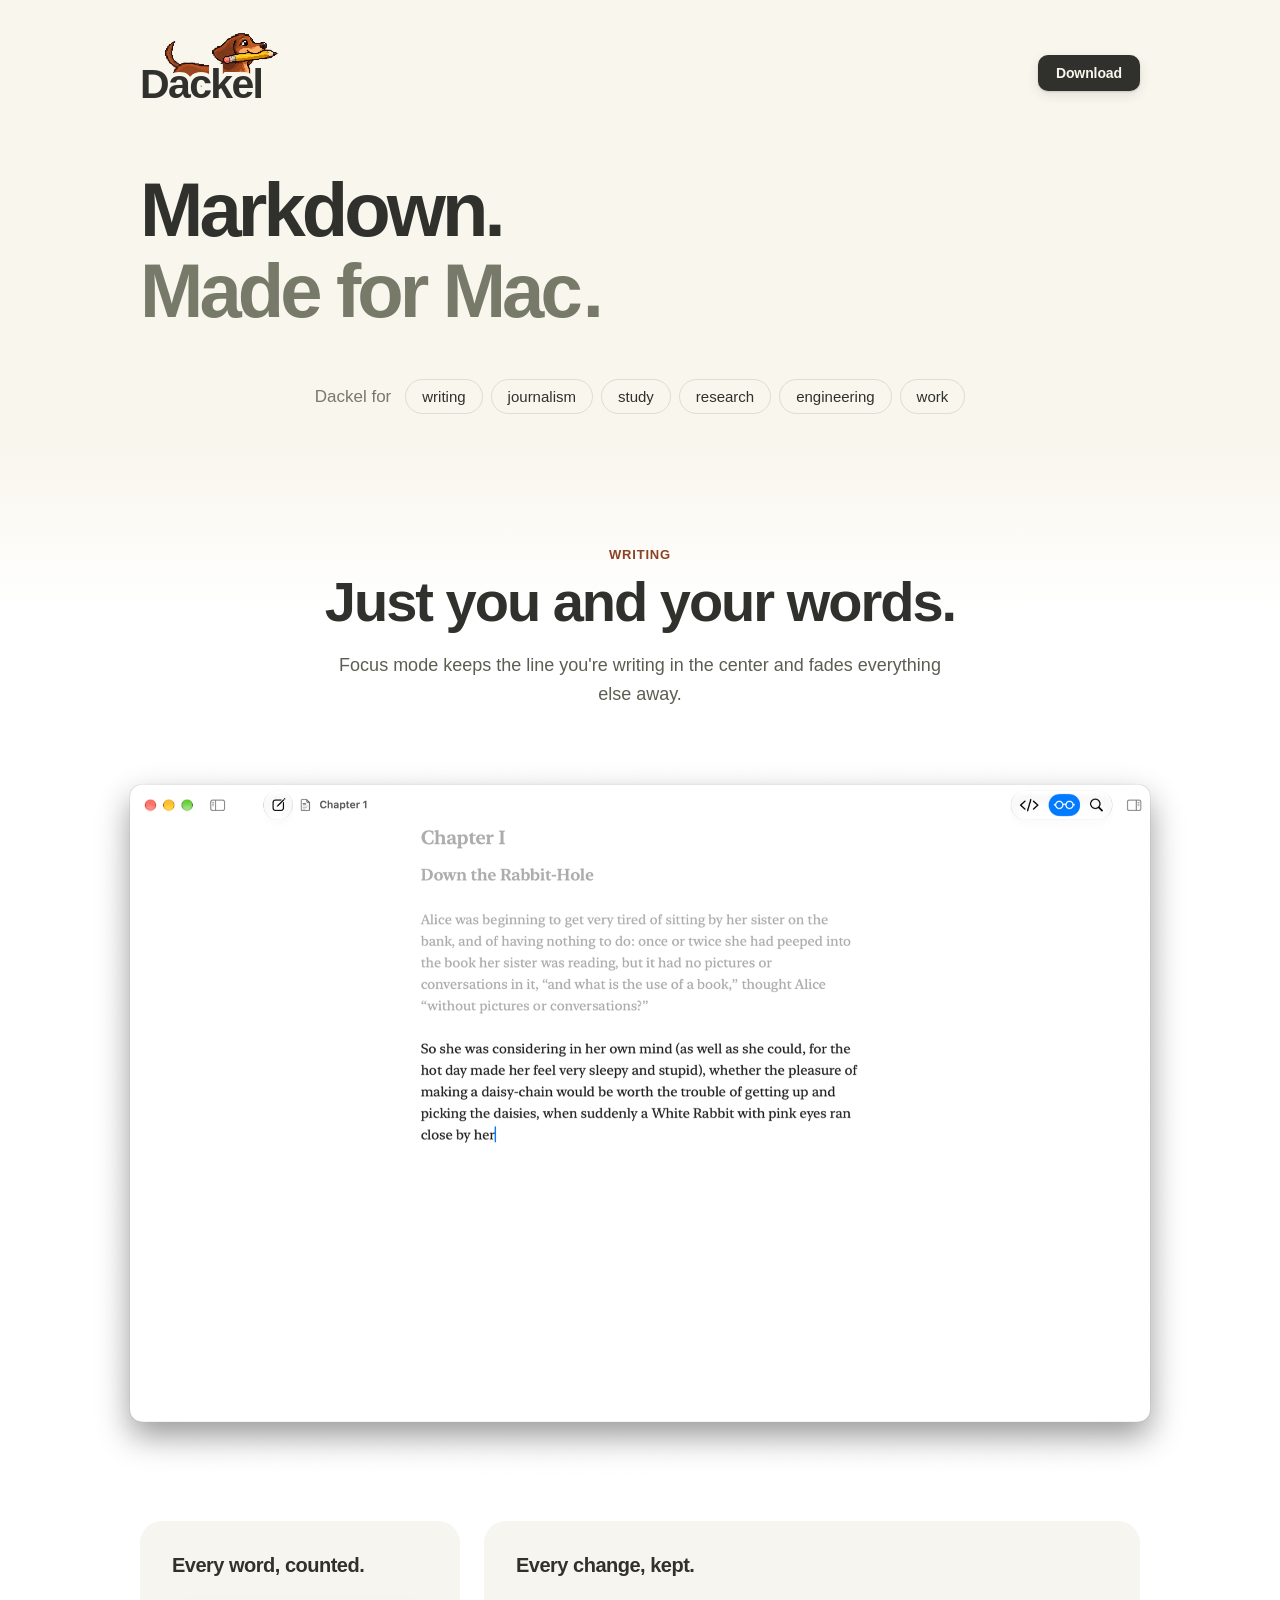
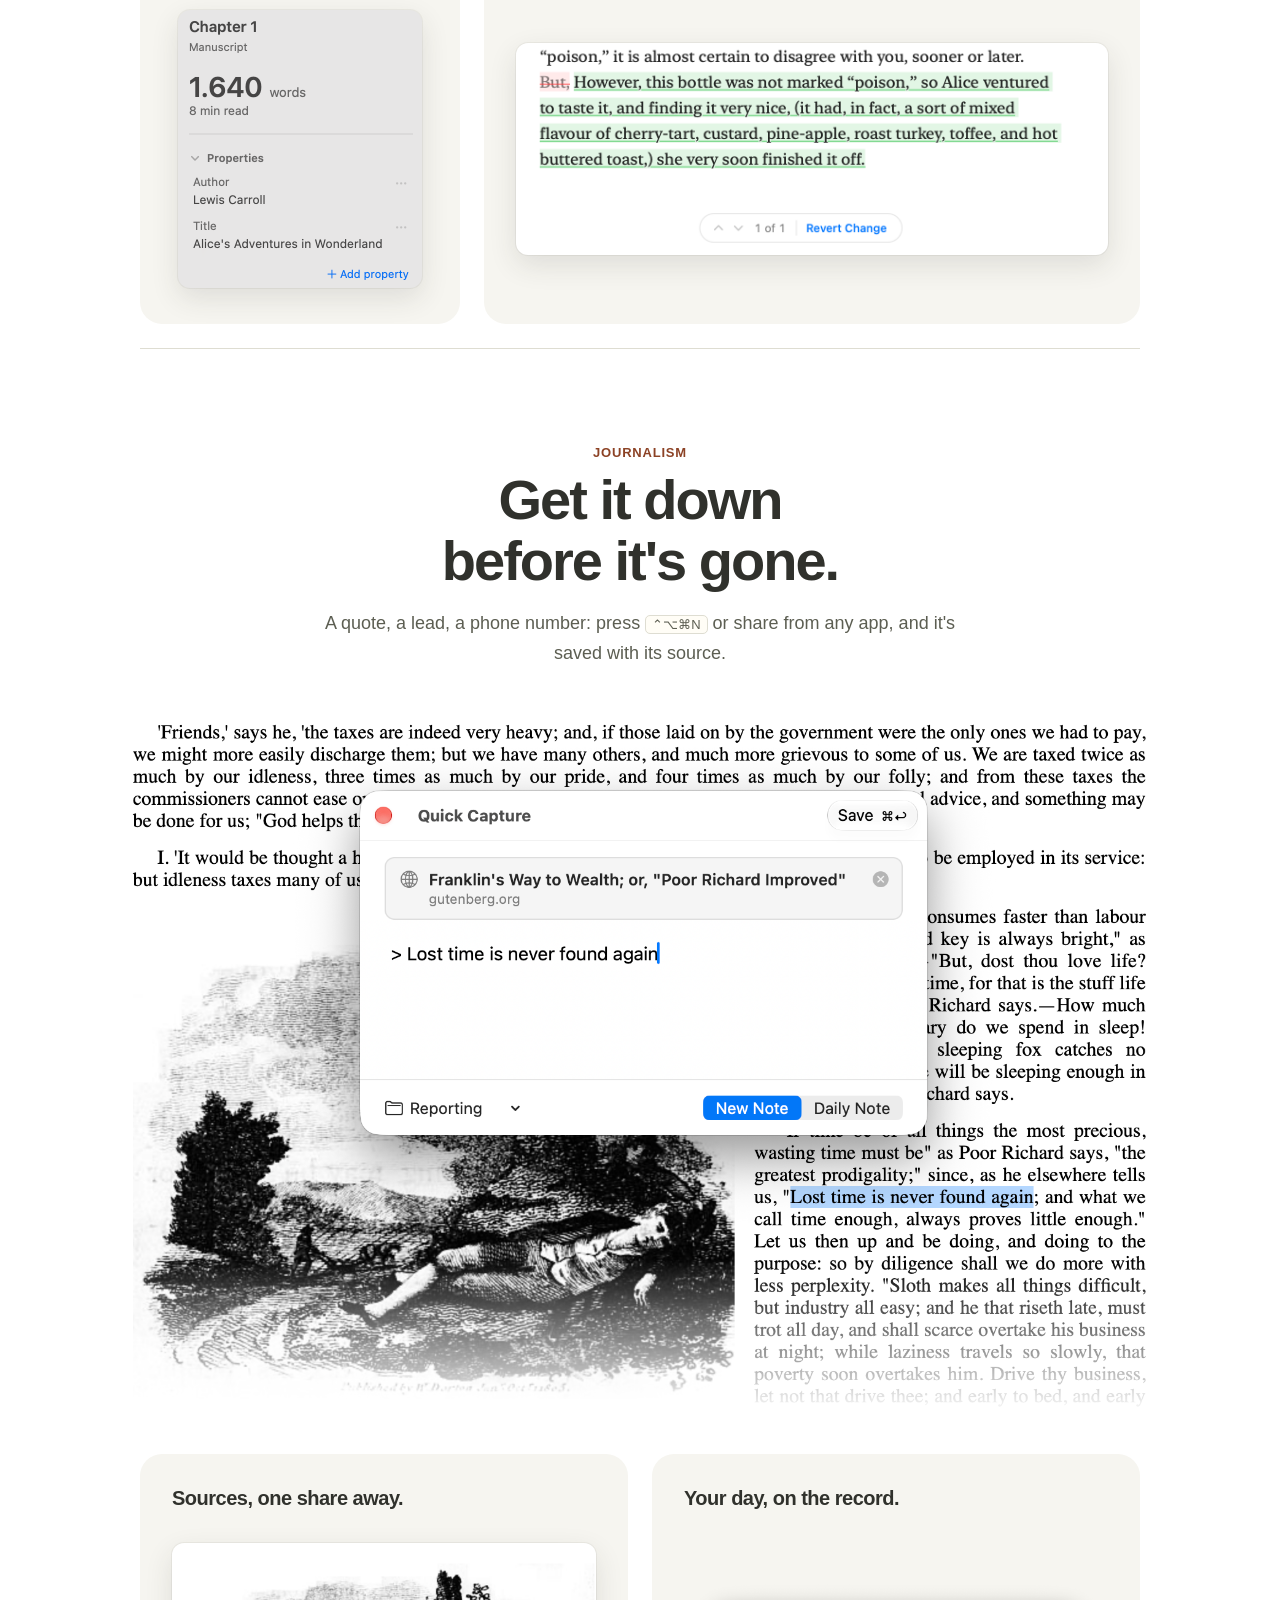
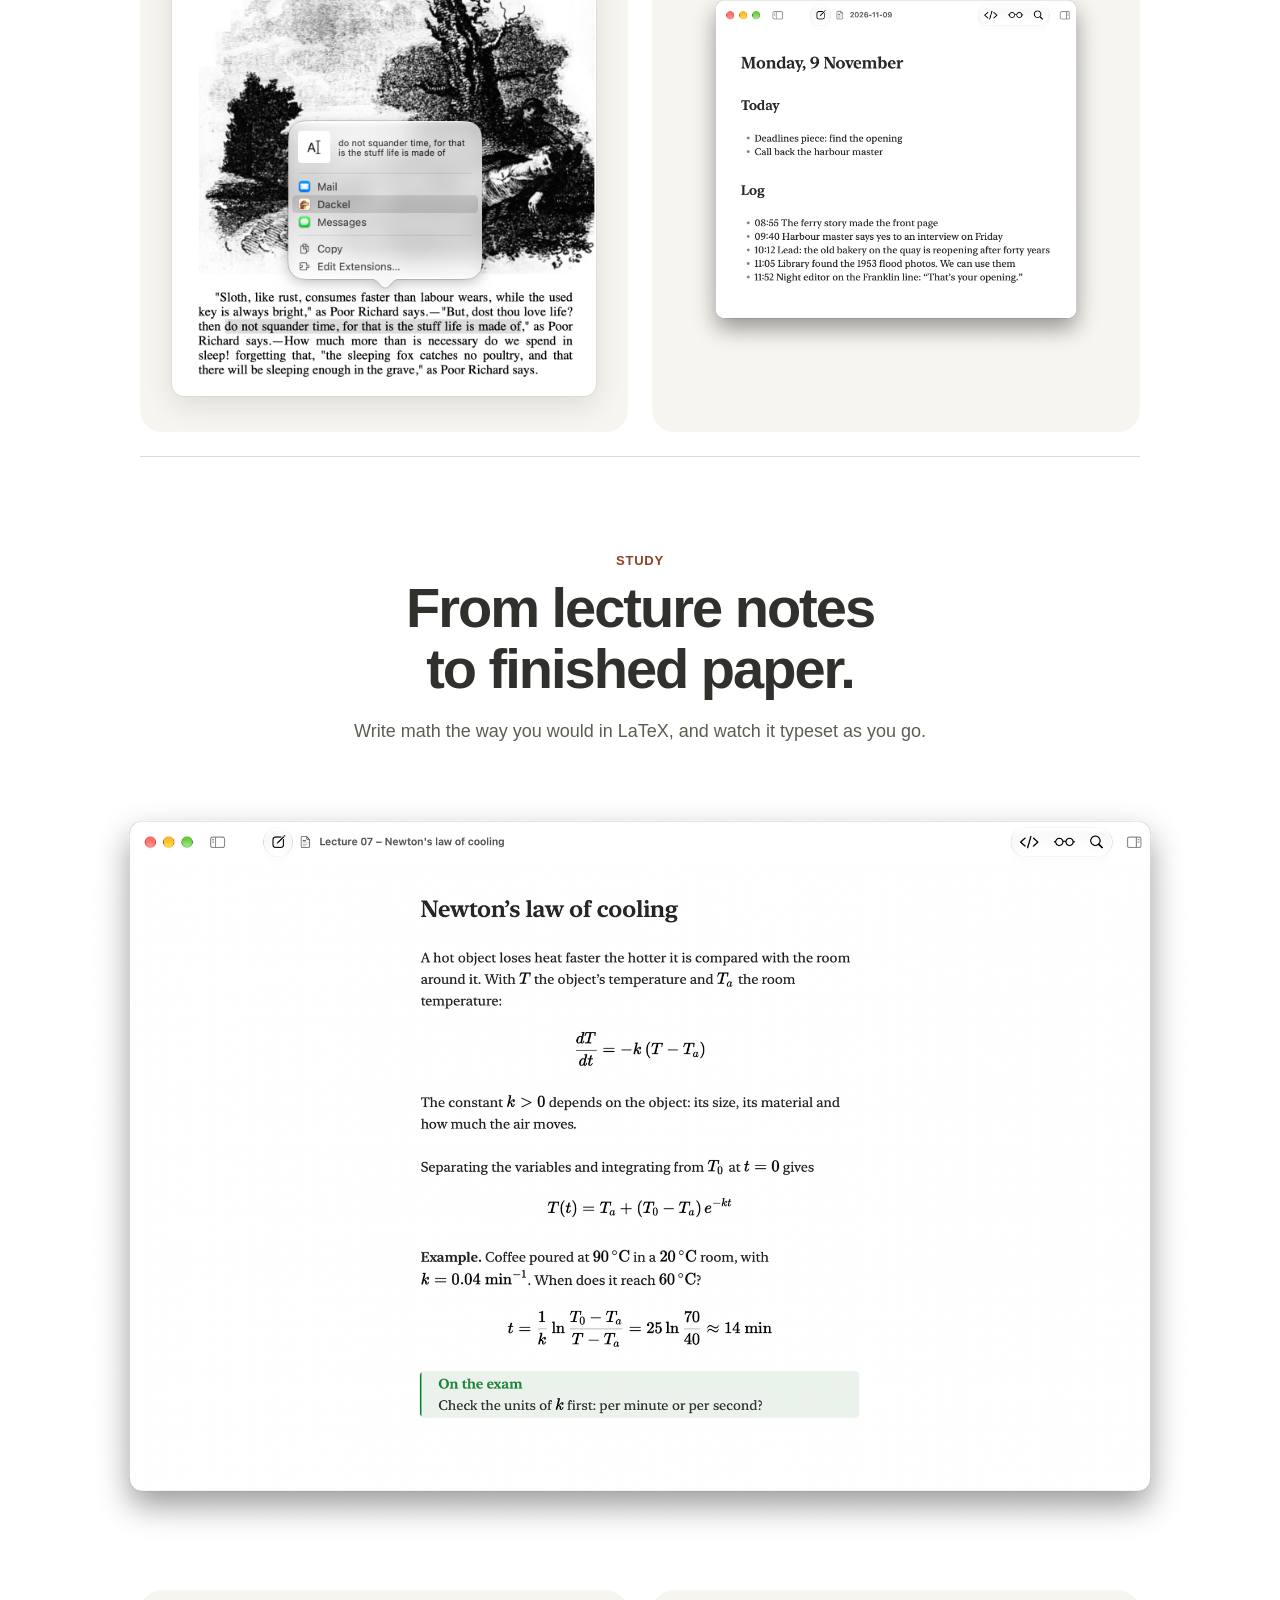
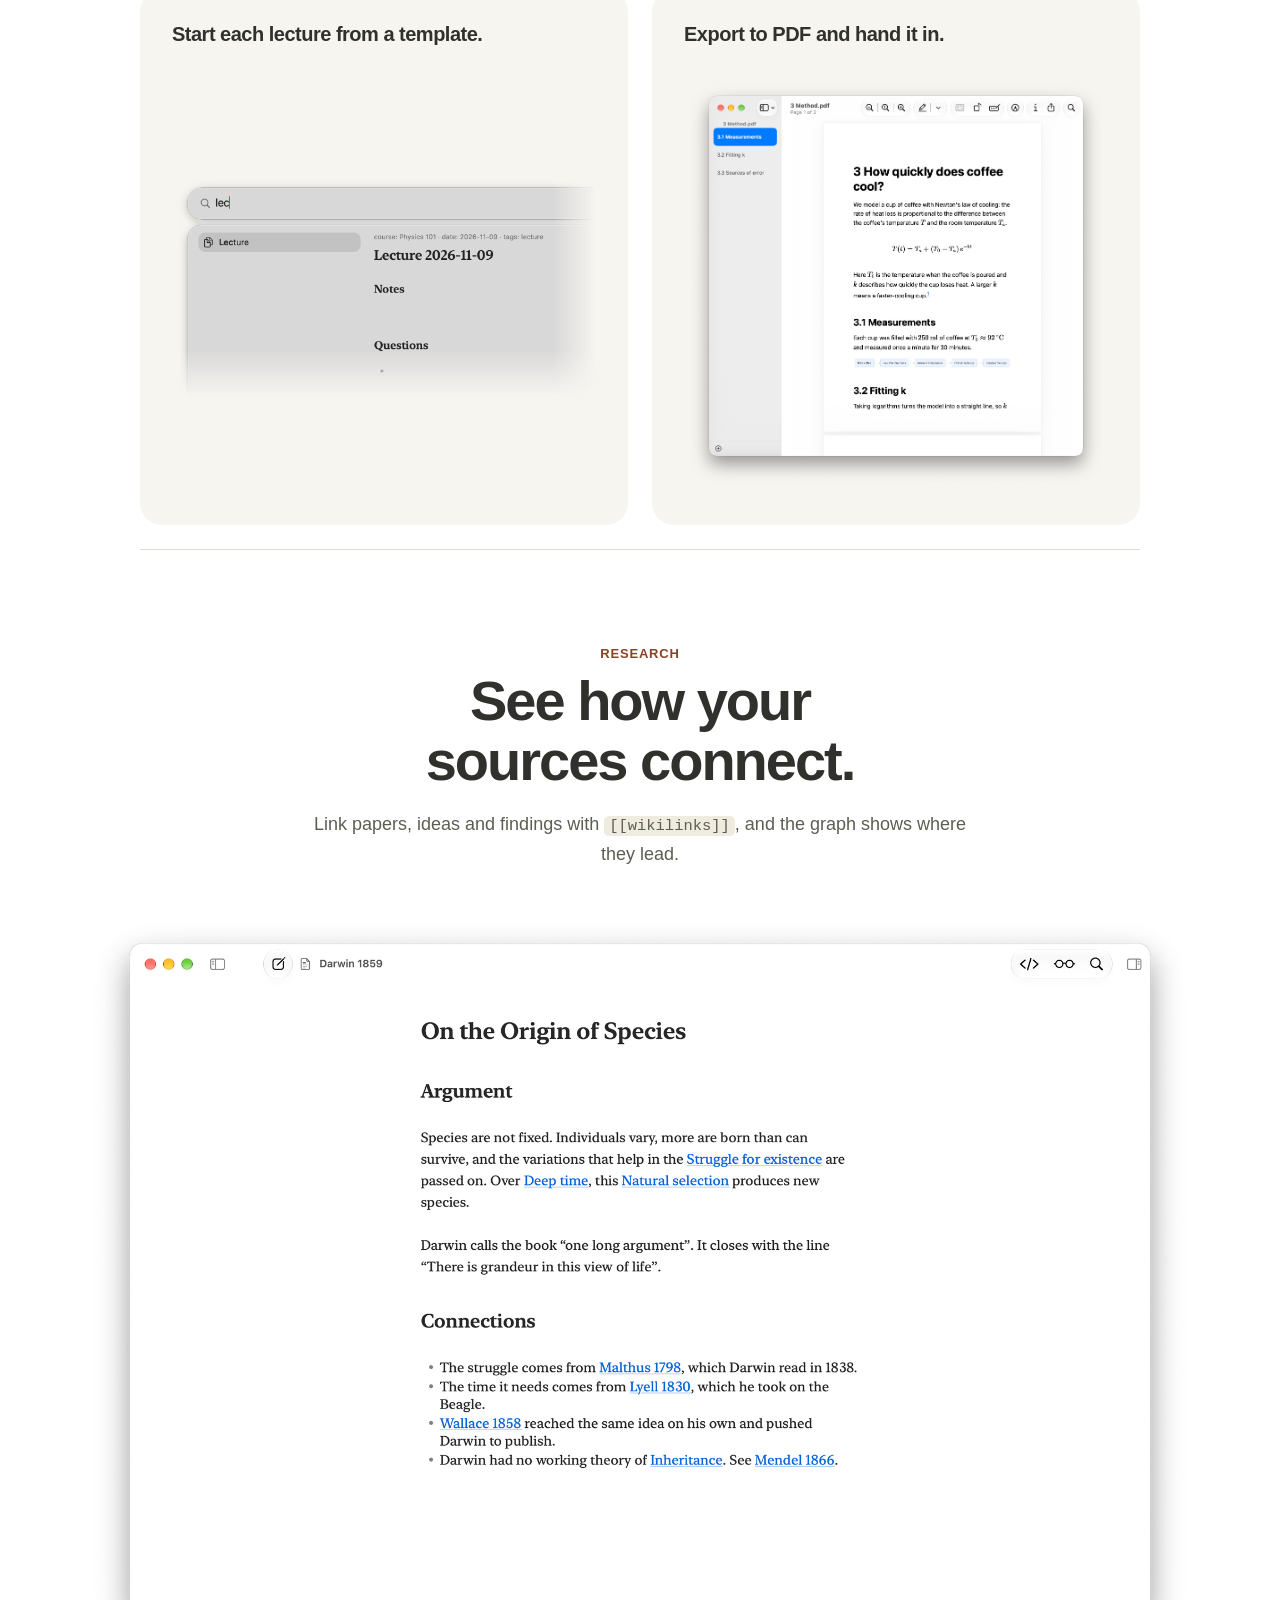
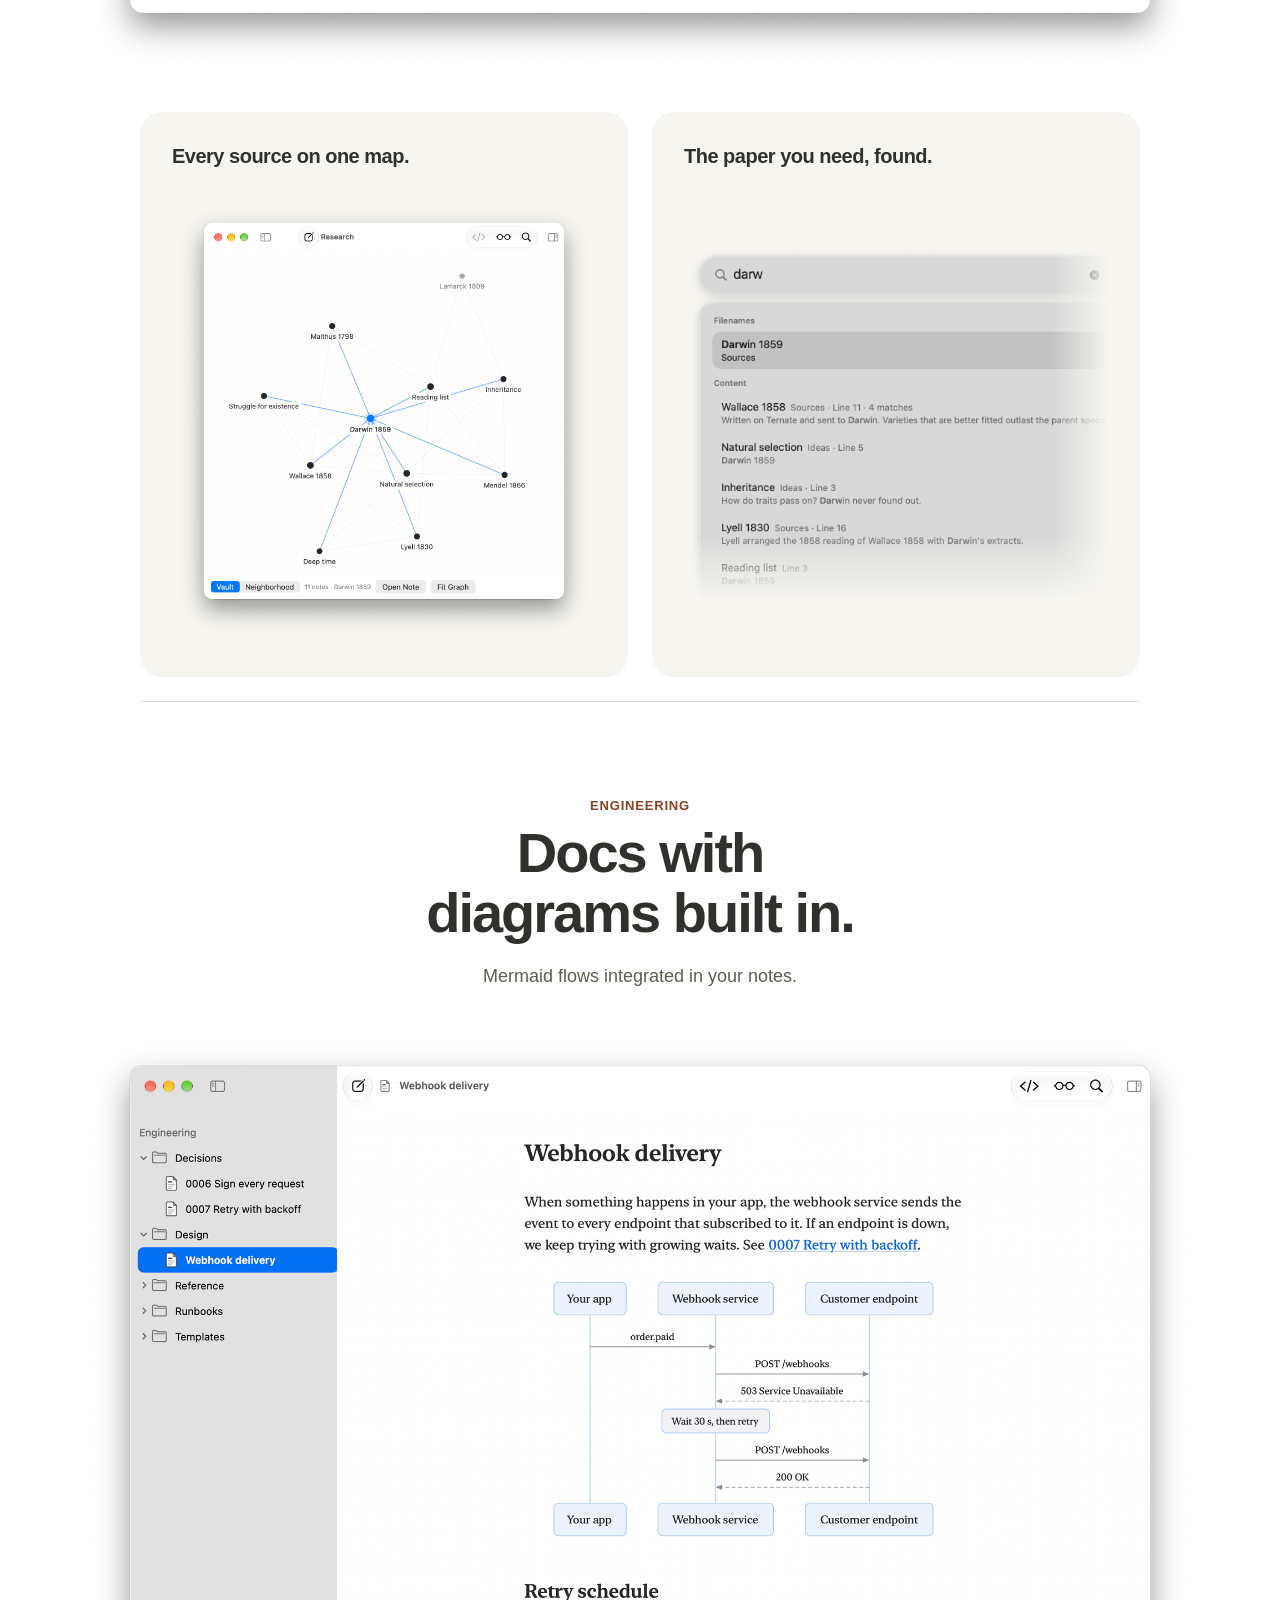
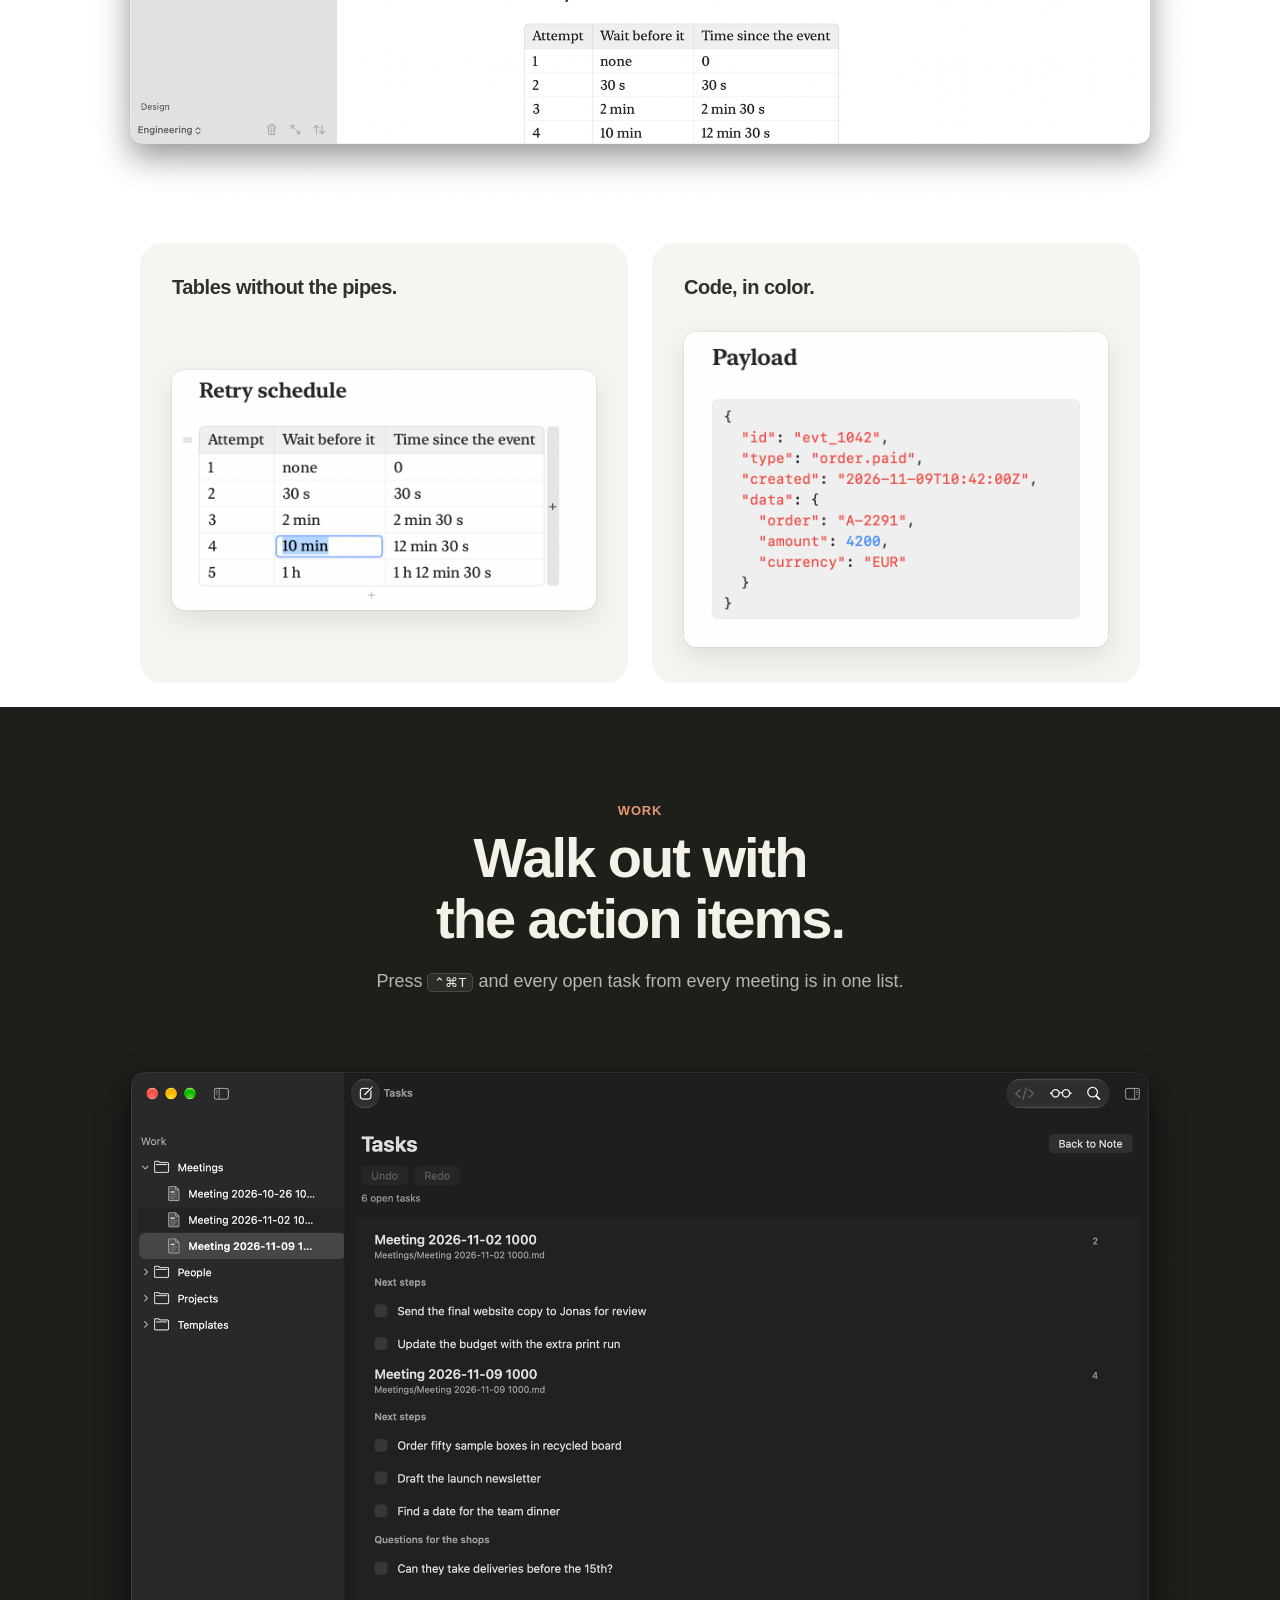
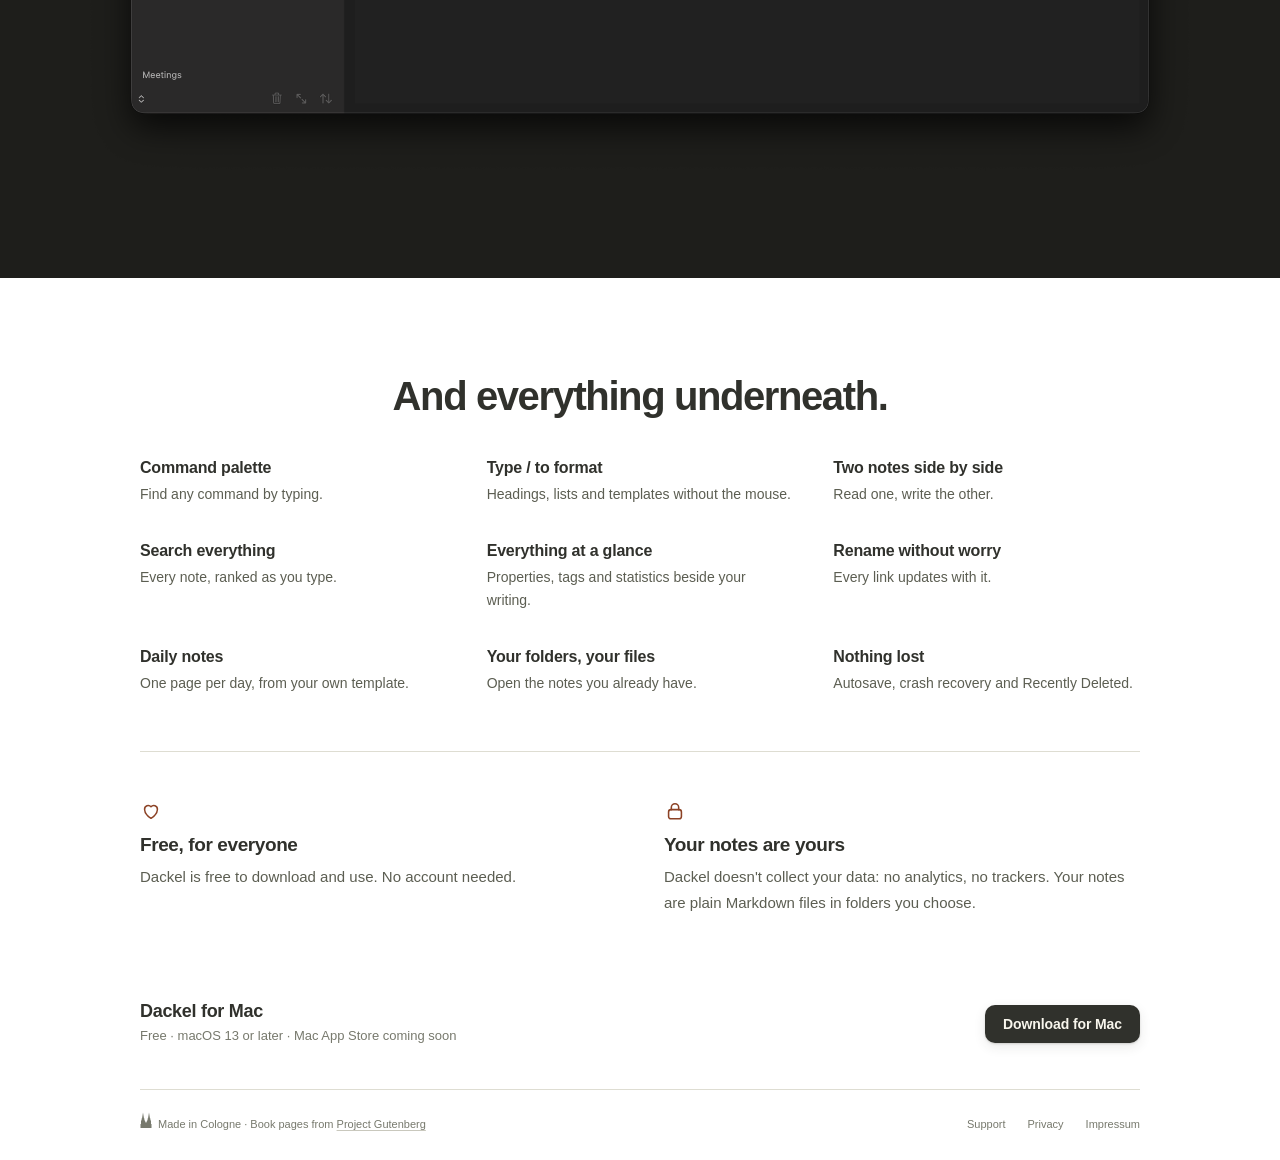
==== index.html @ dba56028 "Say what the Study tiles show: a lecture template and a PDF export" ====
<!doctype html>
<html lang="en" class="home">
<head>
  <meta charset="utf-8">
  <meta name="viewport" content="width=device-width, initial-scale=1">
  <meta name="description" content="A native Markdown editor for writing, journalism, study, research, engineering and work. Plain Markdown files, math, diagrams and Quick Capture. Free, with no accounts or tracking.">
  <meta name="theme-color" content="#f8f6ed">
  <title>Dackel — Markdown for Mac</title>
  <link rel="icon" href="favicon.ico?v=8d63aca" type="image/x-icon" sizes="16x16 32x32 48x48 64x64">
  <link rel="icon" href="assets/dackel-favicon-32-820987a9.png" type="image/png" sizes="32x32">
  <link rel="icon" href="assets/dackel-favicon-64-45338dbb.png" type="image/png" sizes="64x64">
  <link rel="apple-touch-icon" href="assets/dackel-apple-touch-icon-c06fd930.png" sizes="180x180">
  <link rel="stylesheet" href="homepage.css?v=6c8189e8">
  <script src="mascot.js?v=3f0482c3" defer></script>
</head>
<body>
  <main class="page">
    <header class="site-header">
      <div class="brand">
        <a class="wordmark" href="./">Dackel</a>
        <div class="mascot-anchor">
          <button class="mascot-button" type="button" aria-label="Take Dackel for a walk" title="Take Dackel for a walk" disabled>
            <svg class="mascot-frame" viewBox="0 0 424 239" aria-hidden="true">
              <image href="assets/dackel-walk.png" x="-911" y="-140" width="1774" height="887"/>
            </svg>
            <span class="mascot-bone" hidden aria-hidden="true">
              <svg viewBox="0 0 18 12" width="18" height="12" shape-rendering="crispEdges"><path d="M1 1h4v2h8V1h4v4h-2v2h2v4h-4V9H5v2H1V7h2V5H1Z" fill="#eadbb8" stroke="#69563b"/></svg>
            </span>
          </button>
        </div>
      </div>
      <div class="header-get">
        <a class="download-button header-download" href="https://github.com/rblch/dackel-releases/releases/latest/download/Dackel.dmg" download>Download</a>
      </div>
      <canvas class="mascot-walkway" hidden aria-hidden="true"></canvas>
      <span class="sr-only mascot-status" role="status"></span>
    </header>

    <section class="intro" aria-labelledby="headline">
      <div>
        <h1 id="headline">Markdown.<span>Made for Mac<span class="headline-period">.</span></span></h1>
      </div>
      <nav class="uses-nav" aria-label="Ways to use Dackel">
        <p>Dackel for</p>
        <ul>
          <li><a href="#writing">writing</a></li>
          <li><a href="#journalism">journalism</a></li>
          <li><a href="#study">study</a></li>
          <li><a href="#research">research</a></li>
          <li><a href="#engineering">engineering</a></li>
          <li><a href="#work">work</a></li>
        </ul>
      </nav>
    </section>

    <!-- Hero screenshot hidden for now; restore by removing this comment wrapper.
    <figure class="app-screenshot">
      <img src="assets/dackel-main-5a6f9f51.png" alt="Dackel on macOS: a rendered note called Plan a weekend walk, with a checklist, links to other notes and a list of things to notice." width="2000" height="1594" fetchpriority="high">
    </figure>
    -->


    <section class="chapter" id="writing" aria-labelledby="writing-title">
      <header class="chapter-head">
        <p class="chapter-eyebrow">Writing</p>
        <h2 id="writing-title">Just you and your words.</h2>
        <p class="chapter-lede">Focus mode keeps the line you're writing in the center and fades everything else away.</p>
      </header>
      <figure class="chapter-visual">
        <img src="assets/dackel-writing-focus-f88831db.png" alt="Chapter I of Alice's Adventures in Wonderland in Focus mode: the heading and first paragraph faded, the paragraph being written at full strength with the cursor after “close by her”." width="2000" height="1310" loading="lazy">
      </figure>
      <div class="chapter-points tiles">
        <article class="point tile">
          <h3>Every word, counted.</h3>
          <div class="tile-art"><img src="assets/dackel-writing-stats-b9d8fe29.png" class="tile-card" style="--real-width: 244px" alt="The Info panel for Chapter 1: 1,640 words, 8 minutes to read, with Author and Title properties." width="244" height="278" loading="lazy"></div>
        </article>
        <article class="point tile">
          <h3>Every change, kept.</h3>
          <div class="tile-art"><img src="assets/dackel-writing-change-5a0e07f9.png" class="tile-card" style="--real-width: 625px" alt="Version history marking one change: “But,” struck out and replaced by a new sentence, with a Revert Change button." width="625" height="223" loading="lazy"></div>
        </article>
      </div>
    </section>

    <section class="chapter" id="journalism" aria-labelledby="journalism-title">
      <header class="chapter-head">
        <p class="chapter-eyebrow">Journalism</p>
        <h2 id="journalism-title">Get it down before it's gone.</h2>
        <p class="chapter-lede">A quote, a lead, a phone number: press <kbd>⌃⌥⌘N</kbd> or share from any app, and it's saved with its source.</p>
      </header>
      <figure class="chapter-visual">
        <img class="page-fade" src="assets/dackel-journalism-capture-e4ad2b00.png" alt="Quick Capture over Franklin's The Way to Wealth on Project Gutenberg: a link card for the page and the quoted line “Lost time is never found again”, which is highlighted in the text, ready to save as a new note in the Reporting folder." width="1808" height="1142" loading="lazy">
      </figure>
      <div class="chapter-points tiles even">
        <article class="point tile"><h3>Sources, one share away.</h3>
          <div class="tile-art"><img src="assets/dackel-journalism-share-2d779079.png" class="tile-card" style="--real-width: 525px" alt="Safari's share menu over Franklin's The Way to Wealth: the selected line “do not squander time, for that is the stuff life is made of” in the preview, with Dackel highlighted between Mail and Messages." width="1050" height="1124" loading="lazy"></div></article>
        <article class="point tile"><h3>Your day, on the record.</h3>
          <div class="tile-art"><img src="assets/dackel-journalism-log-12c39f4d.png" class="tile-window" alt="The daily note for Monday, 9 November: two tasks under Today, and a Log of five entries stamped from 08:55 to 11:52, ending with the night editor approving the Franklin opening." width="1504" height="1350" loading="lazy"></div></article>
      </div>
    </section>

    <section class="chapter" id="study" aria-labelledby="study-title">
      <header class="chapter-head">
        <p class="chapter-eyebrow">Study</p>
        <h2 id="study-title">From lecture notes to finished paper.</h2>
        <p class="chapter-lede">Write math the way you would in LaTeX, and watch it typeset as you go.</p>
      </header>
      <figure class="chapter-visual">
        <img src="assets/dackel-study-math-b66b06df.png" alt="Lecture notes on Newton's law of cooling: the differential equation and its solution typeset as displayed equations, inline symbols such as T and k in the text, a worked coffee example that ends at about 14 minutes, and an “On the exam” tip." width="2000" height="1368" loading="lazy">
      </figure>
      <div class="chapter-points tiles even">
        <article class="point tile">
          <h3>Start each lecture from a template.</h3>
          <div class="tile-art"><img src="assets/dackel-study-template-1c6376d3.png" class="tile-window" alt="New Note from Template with “lec” typed: the Lecture template is selected, and its preview shows a note named Lecture 2026-11-09 with the course Physics 101, today's date, the lecture tag and empty Notes and Questions sections." width="1400" height="740" loading="lazy"></div>
        </article>
        <article class="point tile">
          <h3>Export to PDF and hand it in.</h3>
          <div class="tile-art"><img src="assets/dackel-study-pdf-2e346667.png" class="tile-window" alt="The thesis chapter “3 How quickly does coffee cool?” exported as a PDF and open in Preview: the sidebar lists bookmarks for 3.1 Measurements, 3.2 Fitting k and 3.3 Sources of error, and the page shows the typeset cooling equation, a footnote link and a flowchart of the experiment." width="1894" height="1830" loading="lazy"></div>
        </article>
      </div>
    </section>

    <section class="chapter" id="research" aria-labelledby="research-title">
      <header class="chapter-head">
        <p class="chapter-eyebrow">Research</p>
        <h2 id="research-title">See how your sources connect.</h2>
        <p class="chapter-lede">Link papers, ideas and findings with <code>[[wikilinks]]</code>, and the graph shows where they lead.</p>
      </header>
      <figure class="chapter-visual">
        <img src="assets/dackel-research-note-005f9072.png" alt="A reading note on Darwin's On the Origin of Species: a short summary of the argument with links to Struggle for existence, Deep time and Natural selection, and a Connections list linking to Malthus 1798, Lyell 1830, Wallace 1858, Inheritance and Mendel 1866." width="2000" height="1368" loading="lazy">
      </figure>
      <div class="chapter-points tiles even">
        <article class="point tile">
          <h3>Every source on one map.</h3>
          <div class="tile-art"><img src="assets/dackel-research-graph-3d7790f7.png" class="tile-window" alt="The vault graph with Darwin 1859 highlighted in the middle and linked to Malthus 1798, Lyell 1830, Wallace 1858, Mendel 1866 and the ideas Struggle for existence, Natural selection, Deep time and Inheritance. Lamarck 1809, which Darwin's note doesn't link, sits greyed at the edge." width="1504" height="1558" loading="lazy"></div>
        </article>
        <article class="point tile">
          <h3>The paper you need, found.</h3>
          <div class="tile-art"><img src="assets/dackel-research-search-2076c32e.png" class="tile-window" alt="Search with “darw” typed: Darwin 1859 first under Filenames, then notes that mention Darwin under Content, such as Wallace 1858 with four matches and Inheritance with the line “How do traits pass on? Darwin never found out.”" width="1138" height="956" loading="lazy"></div>
        </article>
      </div>
    </section>

    <section class="chapter" id="engineering" aria-labelledby="engineering-title">
      <header class="chapter-head">
        <p class="chapter-eyebrow">Engineering</p>
        <h2 id="engineering-title">Docs with diagrams built in.</h2>
        <p class="chapter-lede">Mermaid flows integrated in your notes.</p>
      </header>
      <figure class="chapter-visual">
        <img src="assets/dackel-engineering-diagram-8bc5967b.png" alt="A design doc called Webhook delivery: a short introduction linking to the decision record 0007 Retry with backoff, a sequence diagram drawn from Mermaid in which the webhook service gets a 503 from the customer endpoint, waits 30 seconds and retries to a 200 OK, and the start of a Retry schedule table. The sidebar lists the team's Decisions, Design, Reference and Runbooks folders." width="2000" height="1384" loading="lazy">
      </figure>
      <div class="chapter-points tiles even">
        <article class="point tile">
          <h3>Tables without the pipes.</h3>
          <div class="tile-art"><img src="assets/dackel-engineering-table-e63a8496.png" class="tile-card" style="--real-width: 484px" alt="The Retry schedule table as an editable grid: the cell “10 min” is selected for editing, with a plus button beside the grid to add a column and one below it to add a row." width="968" height="548" loading="lazy"></div>
        </article>
        <article class="point tile">
          <h3>Code, in color.</h3>
          <div class="tile-art"><img src="assets/dackel-engineering-code-985bcc30.png" class="tile-card" style="--real-width: 450px" alt="The Payload section of the design doc: a JSON code block for an order.paid event, with keys and strings in red and the amount 4200 in blue." width="900" height="668" loading="lazy"></div>
        </article>
      </div>
    </section>

    <section class="chapter dark" id="work" aria-labelledby="work-title">
      <header class="chapter-head">
        <p class="chapter-eyebrow">Work</p>
        <h2 id="work-title">Walk out with the action items.</h2>
        <p class="chapter-lede">Press <kbd>⌃⌘T</kbd> and every open task from every meeting is in one list.</p>
      </header>
      <figure class="chapter-visual">
        <img src="assets/dackel-work-tasks-289ebf5d.png" alt="Dackel in dark mode showing the Tasks view: six open tasks gathered from two weekly meeting notes, grouped under each meeting's Next steps, such as sending the final website copy to Jonas and drafting the launch newsletter." width="2000" height="1321" loading="lazy">
      </figure>
    </section>

    <section class="underneath" aria-labelledby="underneath-title">
      <h2 id="underneath-title">And everything underneath.</h2>
      <ul>
        <li><h3>Command palette</h3><p>Find any command by typing.</p></li>
        <li><h3>Type / to format</h3><p>Headings, lists and templates without the mouse.</p></li>
        <li><h3>Two notes side by side</h3><p>Read one, write the other.</p></li>
        <li><h3>Search everything</h3><p>Every note, ranked as you type.</p></li>
        <li><h3>Everything at a glance</h3><p>Properties, tags and statistics beside your writing.</p></li>
        <li><h3>Rename without worry</h3><p>Every link updates with it.</p></li>
        <li><h3>Daily notes</h3><p>One page per day, from your own template.</p></li>
        <li><h3>Your folders, your files</h3><p>Open the notes you already have.</p></li>
        <li><h3>Nothing lost</h3><p>Autosave, crash recovery and Recently Deleted.</p></li>
      </ul>
    </section>

    <section class="promises" aria-label="Free and private">
      <div>
        <span class="promise-icon"><svg viewBox="0 0 24 24" aria-hidden="true" focusable="false"><path d="M12 20s-7-4.4-7-10a4 4 0 0 1 7-2.6A4 4 0 0 1 19 10c0 5.6-7 10-7 10Z"/></svg></span>
        <h2>Free, for everyone</h2>
        <p>Dackel is free to download and use. No account needed.</p>
      </div>
      <div>
        <span class="promise-icon"><svg viewBox="0 0 24 24" aria-hidden="true" focusable="false"><rect x="5" y="10.5" width="14" height="10" rx="2.5"/><path d="M8 10.5V8a4 4 0 0 1 8 0v2.5"/></svg></span>
        <h2>Your notes are yours</h2>
        <p>Dackel doesn't collect your data: no analytics, no trackers. Your notes are plain Markdown files in folders you choose.</p>
      </div>
    </section>

    <section class="closing" aria-label="Download Dackel">
      <div>
        <h2>Dackel for Mac</h2>
        <p>Free · macOS 13 or later · Mac App Store coming soon</p>
      </div>
      <a class="download-button download-button-small" href="https://github.com/rblch/dackel-releases/releases/latest/download/Dackel.dmg" download>Download for Mac</a>
    </section>

    <footer>
      <p class="origin"><svg viewBox="0 0 24 32" fill="currentColor" aria-hidden="true" focusable="false"><!-- Same silhouette as CologneCathedralView in the macOS app. --><polygon points="1,32 1,24 2,24 2,17 3,17 3.5,12 4,13 6,1 8,13 8.5,12 9,17 10,17 10,22 12,18 14,22 14,17 15,17 15.5,12 16,13 18,1 20,13 20.5,12 21,17 22,17 22,24 23,24 23,32"/></svg>Made in Cologne<span class="credit"> · Book pages from <a href="https://www.gutenberg.org/ebooks/43855">Project Gutenberg</a></span></p>
      <nav aria-label="Support and legal information">
        <a href="support.html">Support</a>
        <a href="privacy.html">Privacy</a>
        <a href="impressum.html">Impressum</a>
      </nav>
    </footer>
  </main>
</body>
</html>
---- homepage.css ----
:root {
  color-scheme: light;
  font-family: "Avenir Next", Avenir, "Segoe UI", sans-serif;
  color: #30312c;
  background: #f8f6ed;
  -webkit-font-smoothing: antialiased;
}
* { box-sizing: border-box; }
body { margin: 0; }
a { color: inherit; text-underline-offset: 4px; }
a:hover { color: #8c4225; }
a:focus-visible, button:focus-visible { outline: 2px solid #8c4225; outline-offset: 5px; }
::selection { background: #ecd8a6; }
.page { width: min(100% - 96px, 1000px); margin: 0 auto; }
.site-header { position: relative; display: flex; justify-content: space-between; align-items: center; gap: 24px; padding-top: 38px; }
.wordmark { position: relative; z-index: 2; font-size: 25px; font-weight: 650; letter-spacing: -.04em; text-decoration: none; -webkit-text-stroke: .2em #f8f6ed; paint-order: stroke fill; }
.intro { position: relative; display: grid; grid-template-columns: minmax(0, 1fr); align-items: last baseline; justify-content: space-between; gap: 0 24px; padding-top: 62px; margin-bottom: 37px; }
.intro > div:first-child { width: max-content; max-width: 100%; }
h1 { margin: 0; font-size: clamp(44px, 6.3vw, 76px); line-height: 1.06; letter-spacing: -3.9px; font-weight: 600; }
h1 > span { display: block; color: #777969; }
.headline-period { margin-left: .05em; }
.intro-caption { min-width: 0; grid-column: 1 / -1; grid-row: 2; max-width: 470px; margin: 25px 0 0; font-size: 18px; line-height: 1.65; color: #5c5e52; }
.get-app { grid-column: 1 / -1; grid-row: 3; display: flex; flex-wrap: wrap; align-items: flex-start; gap: 14px; margin-top: 32px; }
.download { display: flex; flex-direction: column; align-items: center; gap: 9px; }
.download-button { display: inline-flex; align-items: center; justify-content: center; width: 180px; height: 46px; padding: 0 16px; border-radius: 12px; background: #30312c; color: #f8f6ed; font-size: 15px; font-weight: 600; letter-spacing: -.1px; text-decoration: none; box-shadow: 0 1px 2px rgba(48, 49, 44, .18), 0 4px 12px rgba(48, 49, 44, .10); transition: background .15s ease; }
.download-button:hover { background: #8c4225; color: #f8f6ed; }
.download-note { margin: 0; font-size: 11.5px; letter-spacing: .1px; color: #8a8b7f; }
.app-store-soon { display: flex; flex-direction: column; justify-content: center; align-items: center; width: 180px; height: 46px; padding: 0 16px; border: 1px solid #deddd2; border-radius: 12px; background: rgba(255, 255, 255, .45); }
.app-store-soon p { display: flex; flex-direction: column; align-items: center; gap: 1px; margin: 0; font-size: 14px; line-height: 1.25; }
.app-store-soon strong { font-weight: 600; color: #30312c; }
.app-store-soon span { font-size: 9px; letter-spacing: .6px; text-transform: uppercase; color: #9c7751; }
/* The capture includes the window's shadow; pull it outward so the window itself lines up with the page column. */
.app-screenshot { margin: 0 -5.5%; }
.app-screenshot img { display: block; width: 100%; height: auto; }
.promises { display: grid; grid-template-columns: repeat(2, minmax(0, 1fr)); gap: 48px; padding: 48px 0 12px; }
.promises > div { padding-top: 22px; border-top: 1px solid #deddd2; }
.promise-icon { display: block; width: 22px; height: 22px; margin-bottom: 12px; color: #8c4225; }
.promise-icon svg { width: 100%; height: 100%; fill: none; stroke: currentColor; stroke-width: 1.7; stroke-linecap: round; stroke-linejoin: round; }
.promises h2 { margin: 0 0 8px; font-size: 19px; font-weight: 600; letter-spacing: -.4px; }
.promises p { margin: 0; font-size: 15px; line-height: 1.7; color: #5c5e52; }
/* Use-case chapters: one large visual, then at most two supporting points. */
/* "Dackel for …" is a centred row of pills under the headline, each a link to its chapter. */
.uses-nav { display: flex; flex-wrap: wrap; justify-content: center; align-items: center; gap: 12px 14px; margin: 48px 0 0; }
.uses-nav p { margin: 0; font-size: 17px; color: #77796d; }
.uses-nav ul { display: flex; flex-wrap: wrap; justify-content: center; gap: 8px; margin: 0; padding: 0; list-style: none; }
.uses-nav a { display: inline-block; padding: 8px 16px; border: 1px solid #deddd2; border-radius: 999px; background: transparent; color: #30312c; font-size: 15px; font-weight: 500; text-decoration: none; transition: border-color .15s ease, color .15s ease; }
.uses-nav a:hover, .uses-nav a:focus-visible { border-color: #8c4225; color: #8c4225; }
.chapter { padding: 96px 0 24px; scroll-margin-top: 16px; }
.chapter + .chapter { border-top: 1px solid #deddd2; }
.chapter-head { max-width: 680px; margin: 0 auto 44px; text-align: center; }
.chapter-eyebrow { margin: 0 0 10px; font-size: 13px; font-weight: 600; letter-spacing: .8px; text-transform: uppercase; color: #8c4225; }
.chapter h2 { margin: 0 0 18px; font-size: clamp(36px, 5vw, 56px); line-height: 1.08; font-weight: 600; letter-spacing: -2px; }
.chapter-lede { margin: 0; font-size: 18px; line-height: 1.65; color: #5c5e52; }
.chapter-visual { margin: 0 -5.5%; }
.chapter-visual img { display: block; width: 100%; height: auto; }
.chapter-points { display: grid; grid-template-columns: repeat(2, minmax(0, 1fr)); gap: 56px; padding: 40px 0 0; }
.point { padding-top: 22px; border-top: 1px solid #deddd2; }
.point h3 { margin: 0 0 8px; font-size: 20px; line-height: 1.25; font-weight: 600; letter-spacing: -.5px; }
.point p { margin: 0; font-size: 15px; line-height: 1.75; color: #5c5e52; }
.point img { display: block; width: 100%; height: auto; margin-top: 18px; }
/* Content crops without a window frame sit on a white card with a window-like shadow. */
.point img.card { padding: 18px 10px 10px 4px; border-radius: 12px; background: #fff; box-shadow: 0 0 0 1px rgba(48, 49, 44, .06), 0 12px 32px rgba(48, 49, 44, .14); }
:is(.chapter, .underneath, .point) code { font-family: ui-monospace, Menlo, monospace; font-size: .86em; padding: 1px 5px; border-radius: 5px; background: #efecdf; }
kbd { font-family: inherit; font-size: 13px; padding: 1px 6px; border: 1px solid #deddd2; border-radius: 5px; background: #fffdf6; white-space: nowrap; }
/* Draft-only frame for screenshots that still need staging in the app. */
.shot-todo { display: grid; place-items: center; width: 89.5%; margin: 0 auto; padding: 32px; border: 2px dashed #cfcab4; border-radius: 14px; background: repeating-linear-gradient(135deg, #f3f0e3 0 14px, #f8f6ed 14px 28px); }
.shot-todo p { max-width: 460px; margin: 0; font-size: 15px; line-height: 1.6; text-align: center; color: #5c5e52; }
.shot-todo strong { display: block; margin-bottom: 6px; font-size: 12px; letter-spacing: .8px; text-transform: uppercase; color: #9c7751; }
.underneath { padding: 96px 0 56px; border-top: 1px solid #deddd2; }
.underneath h2 { margin: 0 0 40px; font-size: clamp(30px, 4vw, 40px); font-weight: 600; letter-spacing: -1.4px; text-align: center; }
.underneath ul { display: grid; grid-template-columns: repeat(3, minmax(0, 1fr)); gap: 36px 40px; margin: 0; padding: 0; list-style: none; }
.underneath h3 { margin: 0 0 6px; font-size: 16px; font-weight: 600; letter-spacing: -.2px; }
.underneath p { margin: 0; font-size: 14px; line-height: 1.65; color: #5c5e52; }
.promises { border-top: 1px solid #deddd2; padding-bottom: 48px; }
.promises > div { border-top: 0; padding-top: 0; }
.closing { display: flex; justify-content: space-between; align-items: center; flex-wrap: wrap; gap: 18px 38px; padding: 38px 0 42px; }
.closing h2 { margin: 0 0 4px; font-size: 18px; font-weight: 600; letter-spacing: -.3px; }
.closing p { margin: 0; font-size: 13px; line-height: 1.6; color: #77796d; }
.closing .download-button-small { width: auto; height: 38px; padding: 0 18px; border-radius: 10px; font-size: 14px; }
footer { display: flex; justify-content: space-between; align-items: baseline; gap: 20px; border-top: 1px solid #deddd2; padding: 22px 0 30px; font-size: 11px; color: #77796d; }
footer p { margin: 0; }
.origin svg { width: 12px; height: 16px; margin-right: 6px; vertical-align: baseline; }
footer nav { display: flex; flex-wrap: wrap; gap: 22px; }
footer a { text-decoration: none; }
footer a:hover { text-decoration: underline; }
[hidden] { display: none !important; }
/* Dackel stands behind the wordmark as if peeking over a fence: a zero-height anchor puts his feet
   on the text baseline, a negative margin slides him behind the letters, and the letters' outline
   in the page colour cuts them cleanly across his body. */
/* The dog's size is independent of the word; --dog-peek is how far his head reaches past the last letter. */
.brand { --wordmark-size: 41px; --dog-scale: 1.05; --dog-peek: 17px; display: flex; align-items: baseline; padding-top: calc(22px * var(--dog-scale)); font-size: var(--wordmark-size); }
.brand .wordmark { font-size: 1em; }
.mascot-anchor { position: relative; z-index: 1; width: calc(112px * var(--dog-scale)); height: 0; margin-left: calc(var(--dog-peek) - 112px * var(--dog-scale)); }
.mascot-button { position: absolute; left: 0; bottom: 0; display: block; width: 100%; aspect-ratio: 424 / 239; border: 0; padding: 0; margin: 0; background: transparent; color: inherit; border-radius: 6px; }
.mascot-button:enabled { cursor: pointer; }
.mascot-frame { position: absolute; right: 0; bottom: 0; width: 100%; height: auto; overflow: hidden; image-rendering: pixelated; }
.mascot-bone { position: absolute; top: -2px; right: -8px; line-height: 0; }
.mascot-walkway { position: absolute; z-index: 1; inset: 0; width: 100%; height: 100%; pointer-events: none; image-rendering: pixelated; }
.sr-only { position: absolute; width: 1px; height: 1px; padding: 0; margin: -1px; overflow: hidden; clip: rect(0, 0, 0, 0); white-space: nowrap; border: 0; }
@media (max-width: 700px) {
  .page { width: calc(100% - 40px); }
  .site-header { padding-top: 26px; }
  .intro { padding-top: 44px; margin-bottom: 28px; column-gap: 12px; }
  h1 { font-size: 48px; letter-spacing: -2.4px; }
  .intro-caption { font-size: 16px; margin-top: 21px; }
  .get-app { margin-top: 26px; }
  .closing { padding: 29px 0 32px; }
  .uses-nav { margin-top: 32px; }
  .chapter { padding: 64px 0 12px; }
  .chapter-head { margin-bottom: 28px; }
  .chapter h2 { letter-spacing: -1.4px; }
  .chapter-lede { font-size: 16px; }
  .chapter-points { grid-template-columns: 1fr; gap: 28px; padding-top: 28px; }
  .shot-todo { width: 100%; padding: 20px; }
  .shot-todo p { font-size: 13px; }
  .underneath { padding: 64px 0 36px; }
  .underneath ul { grid-template-columns: 1fr 1fr; gap: 24px; }
  .promises { grid-template-columns: 1fr; gap: 28px; padding-top: 32px; }
}
@media (max-width: 520px) {
  h1 { font-size: clamp(34px, 9.3vw, 48px); letter-spacing: -2px; }
  .brand { --dog-scale: .9; }
  .get-app { display: grid; grid-template-columns: 1fr 1fr; gap: 10px; }
  .download-button, .app-store-soon { width: 100%; padding: 0 8px; font-size: 14px; }
  .app-store-soon p { font-size: 13px; }
  .download-note { font-size: 10.5px; white-space: nowrap; }
  .underneath ul { grid-template-columns: 1fr; }
  .chapter-visual { margin: 0 -2%; }
  footer { flex-wrap: wrap; gap: 15px; }
  footer nav { gap: 19px; }
}
/* Homepage: the cream page colour stays in the hero band, and the chapters sit on white.
   The band runs edge to edge behind the header and intro, then fades to white behind the
   main screenshot, so there is no hard edge between hero and chapters. */
.home { background: #fff; }
.home body { overflow-x: clip; }
.home .site-header, .home .intro { background: #f8f6ed; box-shadow: 0 0 0 100vmax #f8f6ed; }
.home .site-header { clip-path: inset(0 -100vmax); }
.home .intro { margin-bottom: 0; padding-bottom: 37px; clip-path: inset(0 -100vmax); }
.home .app-screenshot { position: relative; }
.home .app-screenshot::before { content: ""; position: absolute; z-index: -1; top: 0; left: calc(50% - 50vw); right: calc(50% - 50vw); height: 100%; background: linear-gradient(#f8f6ed 25%, #fff 90%); }
/* With the hero screenshot hidden, the cream fades out at the top of the first chapter. */
.home .intro + .chapter { position: relative; }
.home .intro + .chapter::before { content: ""; position: absolute; z-index: -1; top: 0; left: calc(50% - 50vw); right: calc(50% - 50vw); height: 160px; background: linear-gradient(#f8f6ed, #fff); }
/* One compact download button sits in the header, opposite the wordmark. */
.header-get { position: relative; z-index: 3; display: flex; align-items: center; gap: 16px; }
.download-button.header-download { width: auto; height: 36px; padding: 0 18px; border-radius: 10px; font-size: 14px; }
@media (max-width: 700px) { .home .intro { padding-bottom: 28px; } }
/* Links in "Dackel for …" glide to their chapter instead of jumping; Reduce Motion keeps the jump. */
@media (prefers-reduced-motion: no-preference) { .home { scroll-behavior: smooth; } }
.home .chapter { scroll-margin-top: -40px; }
/* Tiles: each point sits on a soft panel with its picture centred below the title, so crops of
   different shapes still line up. Captures are 2× and shown at their real size. */
.chapter-points.tiles { grid-template-columns: minmax(0, 320px) minmax(0, 1fr); gap: 24px; }
.point.tile { display: flex; flex-direction: column; padding: 32px 32px 36px; border-top: 0; border-radius: 22px; background: #f6f5f0; }
.tile-art { flex: 1; display: flex; align-items: center; justify-content: center; min-height: 300px; padding-top: 24px; }
.point .tile-card { width: 100%; max-width: var(--real-width, 100%); height: auto; margin: 0; border-radius: 12px; background: #fff; box-shadow: 0 0 0 1px rgba(48, 49, 44, .06), 0 10px 28px rgba(48, 49, 44, .12); }
@media (max-width: 860px) { .chapter-points.tiles { grid-template-columns: 1fr; } }
@media (max-width: 700px) { .chapter-points.tiles { gap: 16px; } .point.tile { padding: 24px 20px 28px; } .tile-art { min-height: 0; } }
/* A crop of a web page has no window frame: fade its bottom edge into the white page. */
.chapter-visual img.page-fade { -webkit-mask-image: linear-gradient(#000 78%, transparent); mask-image: linear-gradient(#000 78%, transparent); }
.chapter-points.tiles.even { grid-template-columns: repeat(2, minmax(0, 1fr)); }
.tile-art .shot-todo { width: 100%; }
@media (max-width: 860px) { .chapter-points.tiles.even { grid-template-columns: 1fr; } }
/* A window screenshot already carries its own shadow, so it needs no card. */
.point .tile-window { width: 100%; height: auto; margin: 0; }

/* Work closes the chapters on a dark band and shows Dackel in dark mode. */
.home .chapter.dark { position: relative; padding-bottom: 104px; border-top: 0; color: #f3f1e8; }
.home .chapter.dark::before { content: ""; position: absolute; z-index: -1; top: 0; bottom: 0; left: calc(50% - 50vw); right: calc(50% - 50vw); background: #1e1e1b; }
.chapter.dark .chapter-eyebrow { color: #e39a72; }
.chapter.dark .chapter-lede { color: #b8b7ac; }
.chapter.dark kbd { border-color: #4a4a44; background: #2c2c28; color: #f3f1e8; }
.chapter.dark + .underneath { border-top: 0; }
@media (max-width: 860px) { .home .chapter.dark { padding-bottom: 64px; } }

/* Two-line headlines split evenly instead of leaving one word on the second line. */
.chapter h2, .underneath h2 { text-wrap: balance; }
.chapter-lede { text-wrap: pretty; }

/* The book pages in the Journalism shots come from Project Gutenberg. */
footer .credit a { text-decoration: underline; text-decoration-color: #c9c8bd; text-underline-offset: 2px; }
footer .credit a:hover { color: #30312c; }
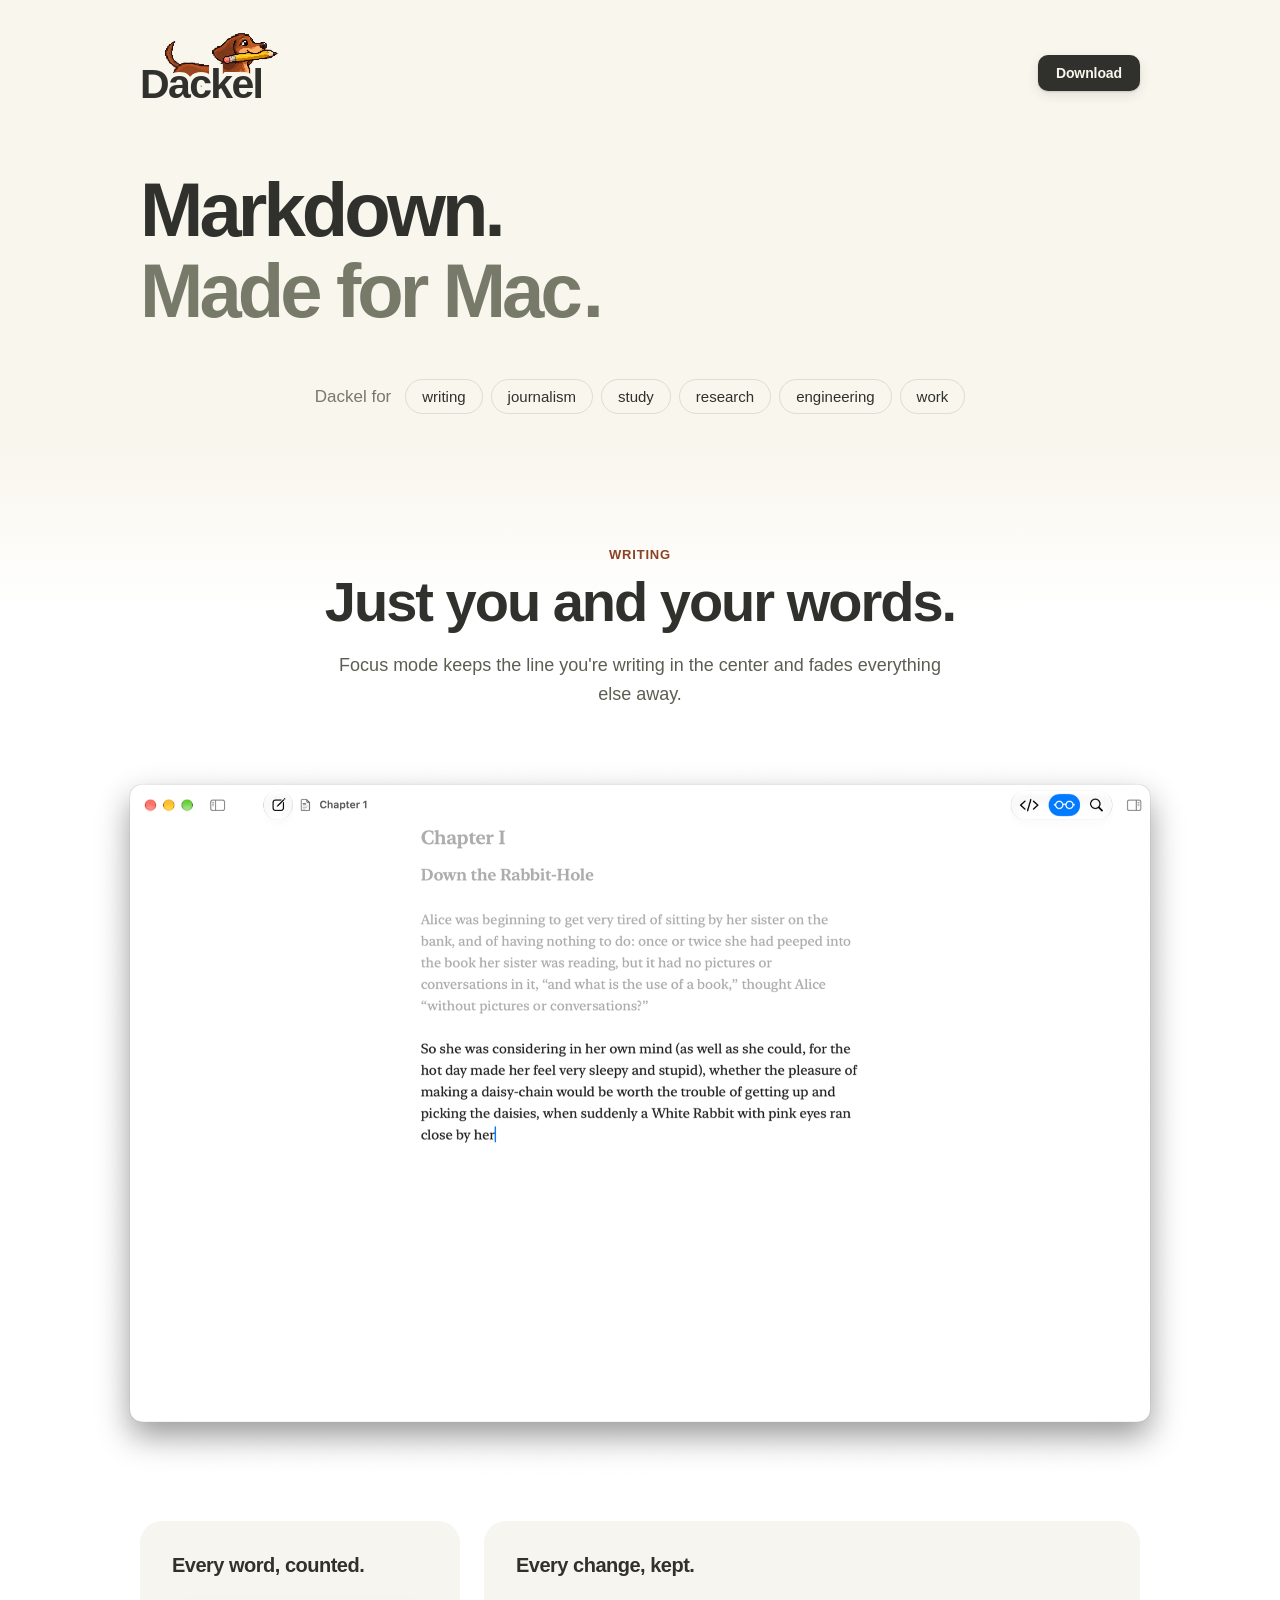
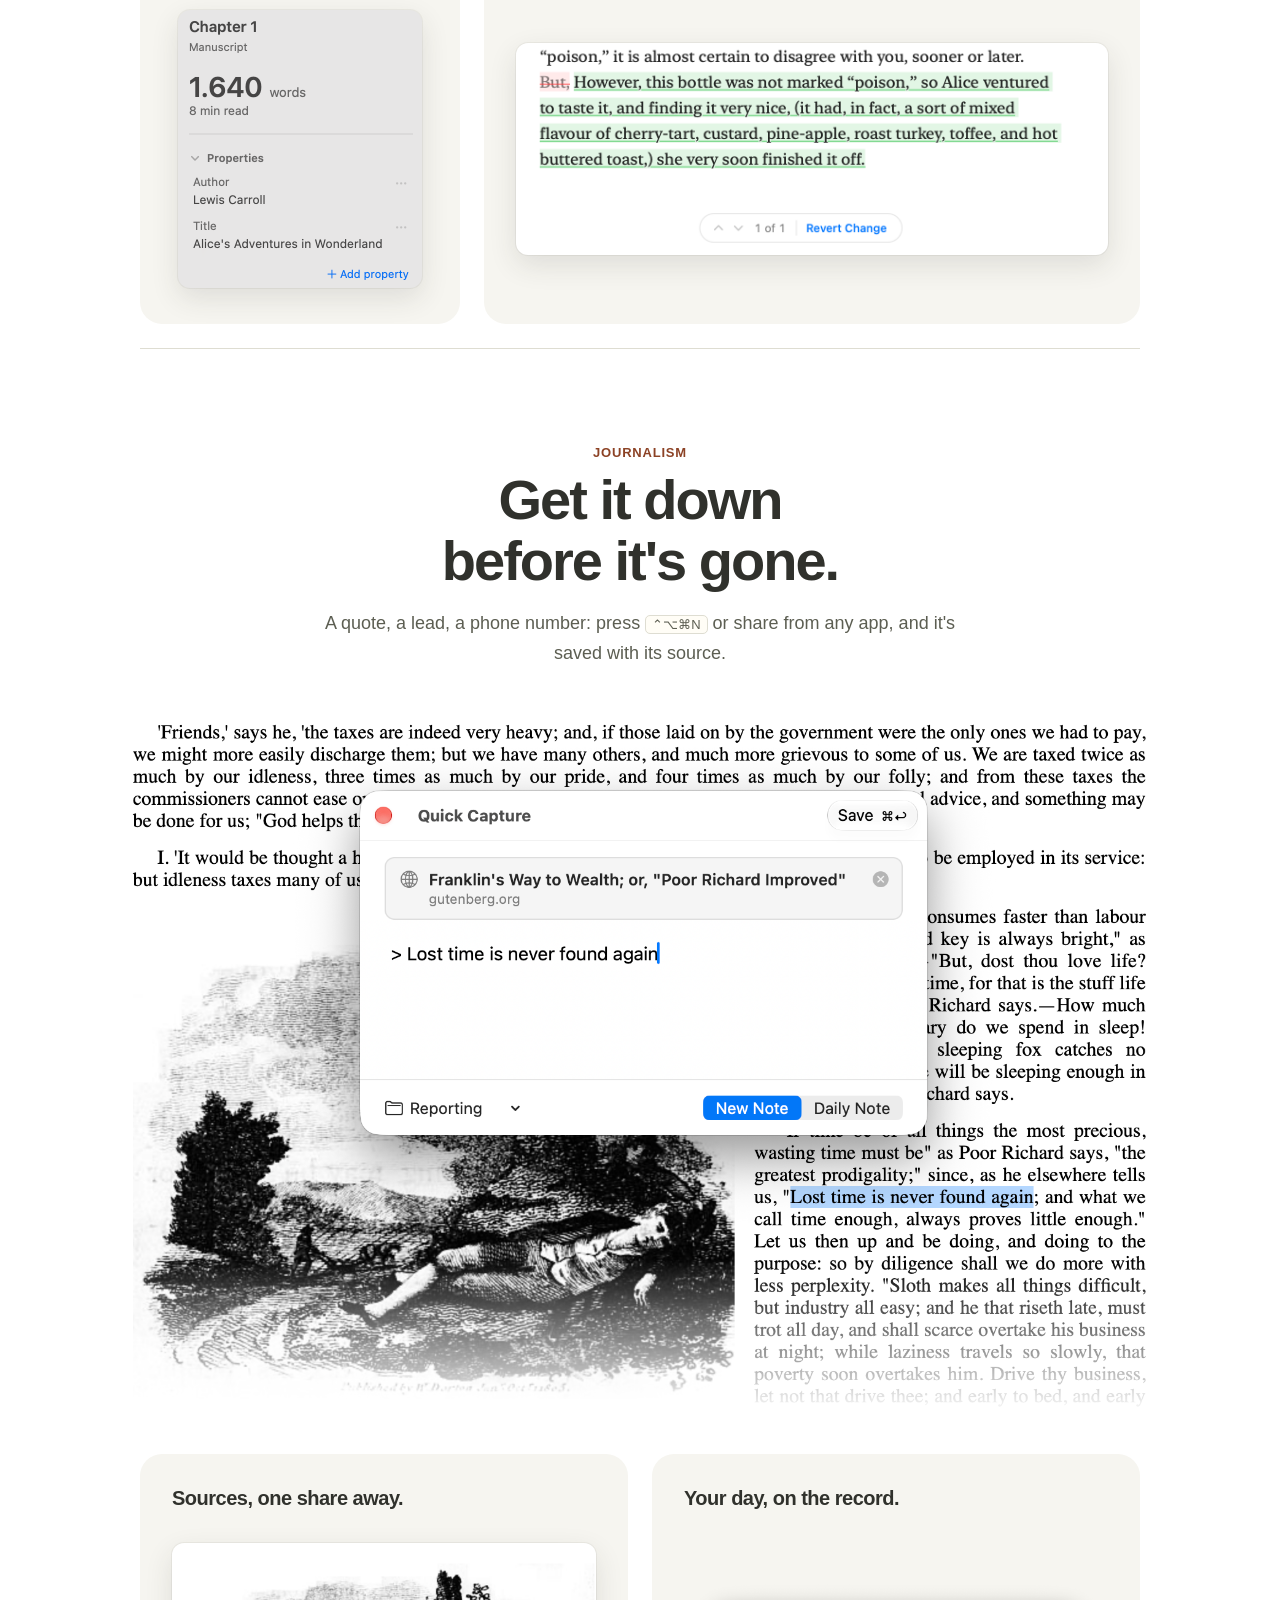
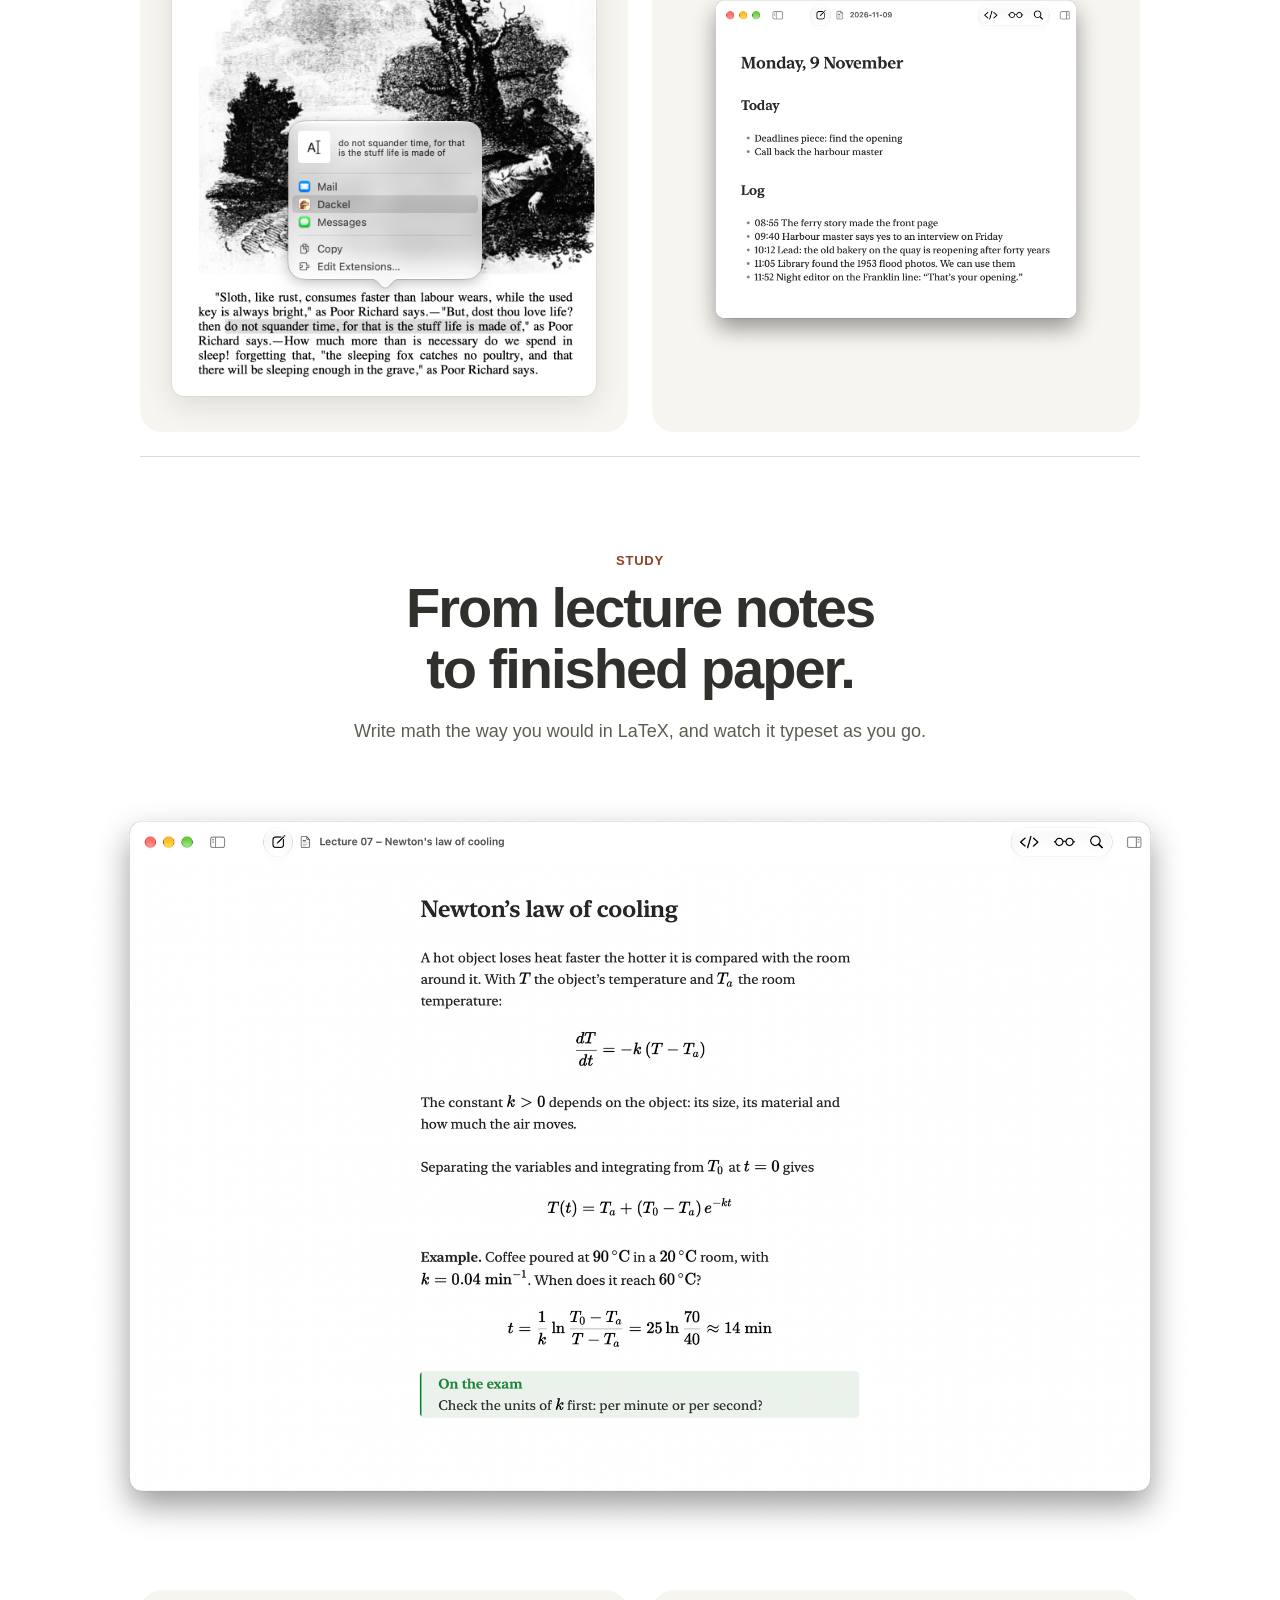
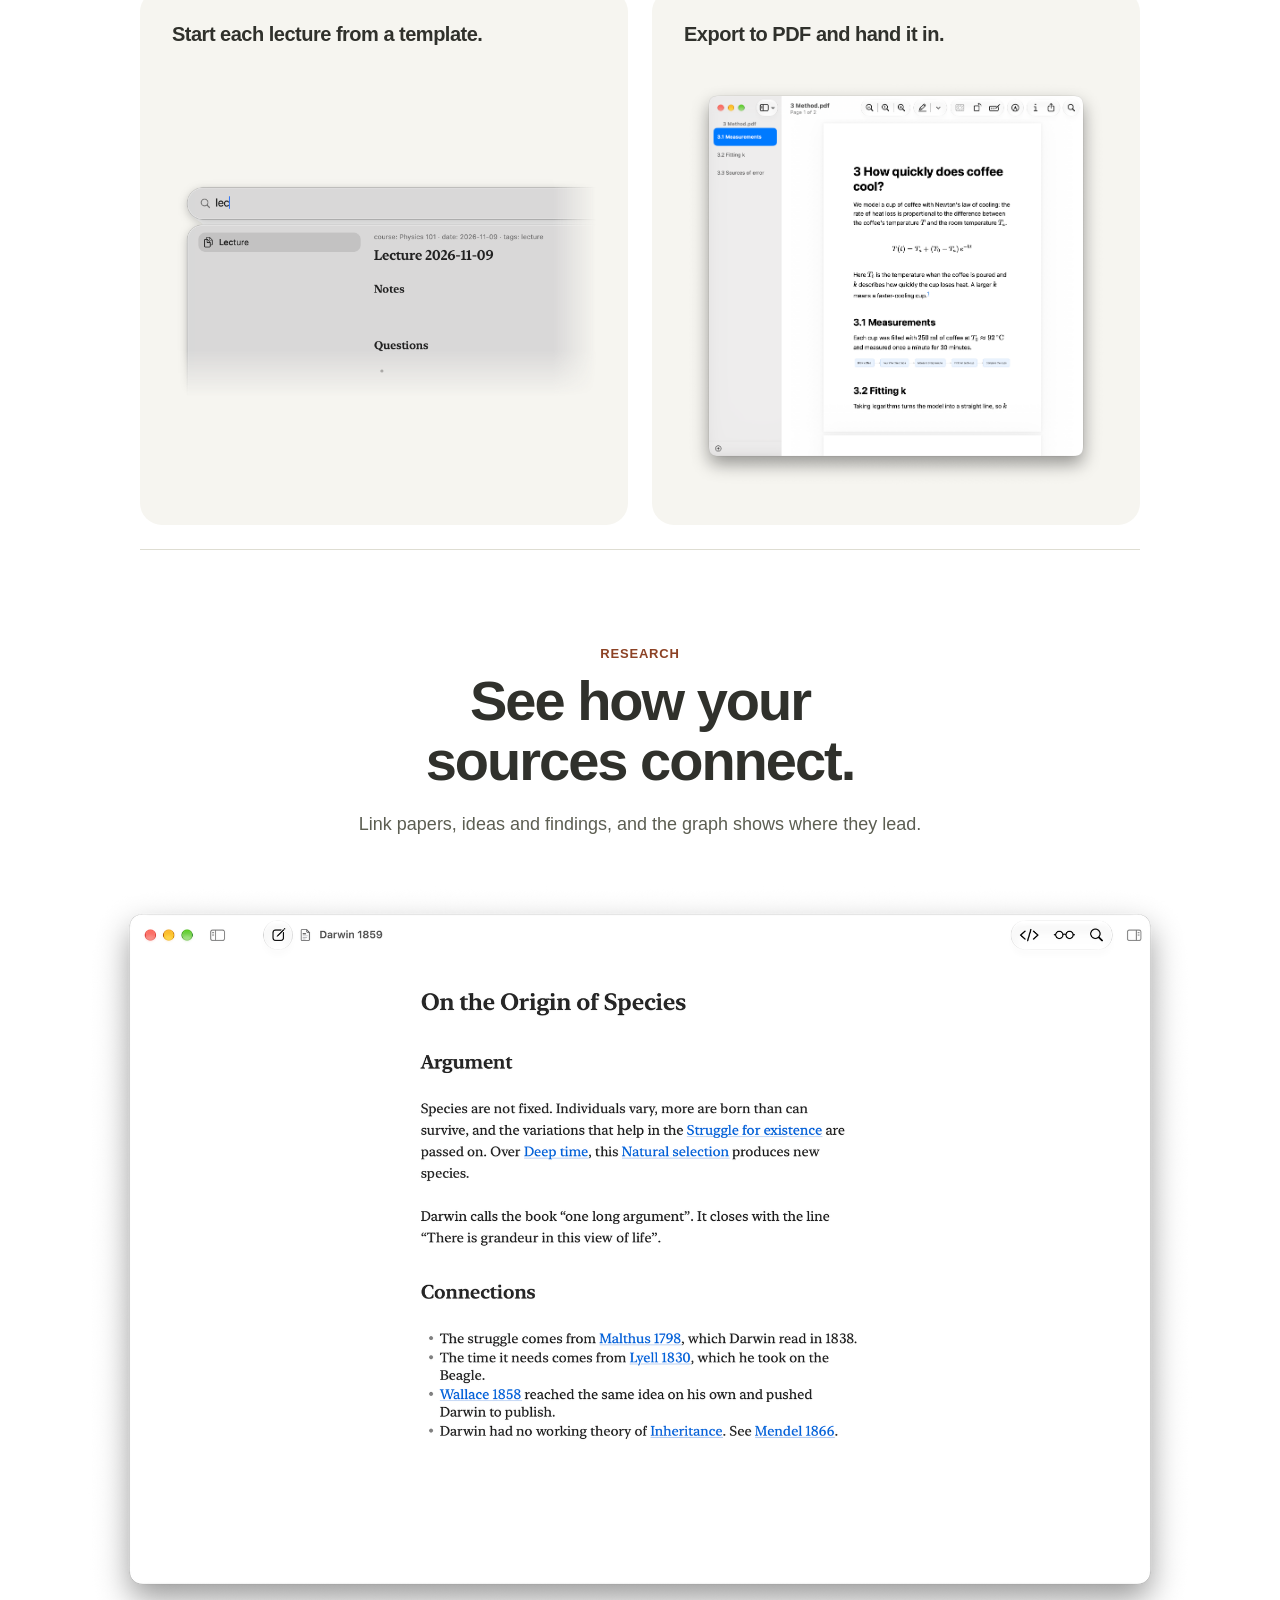
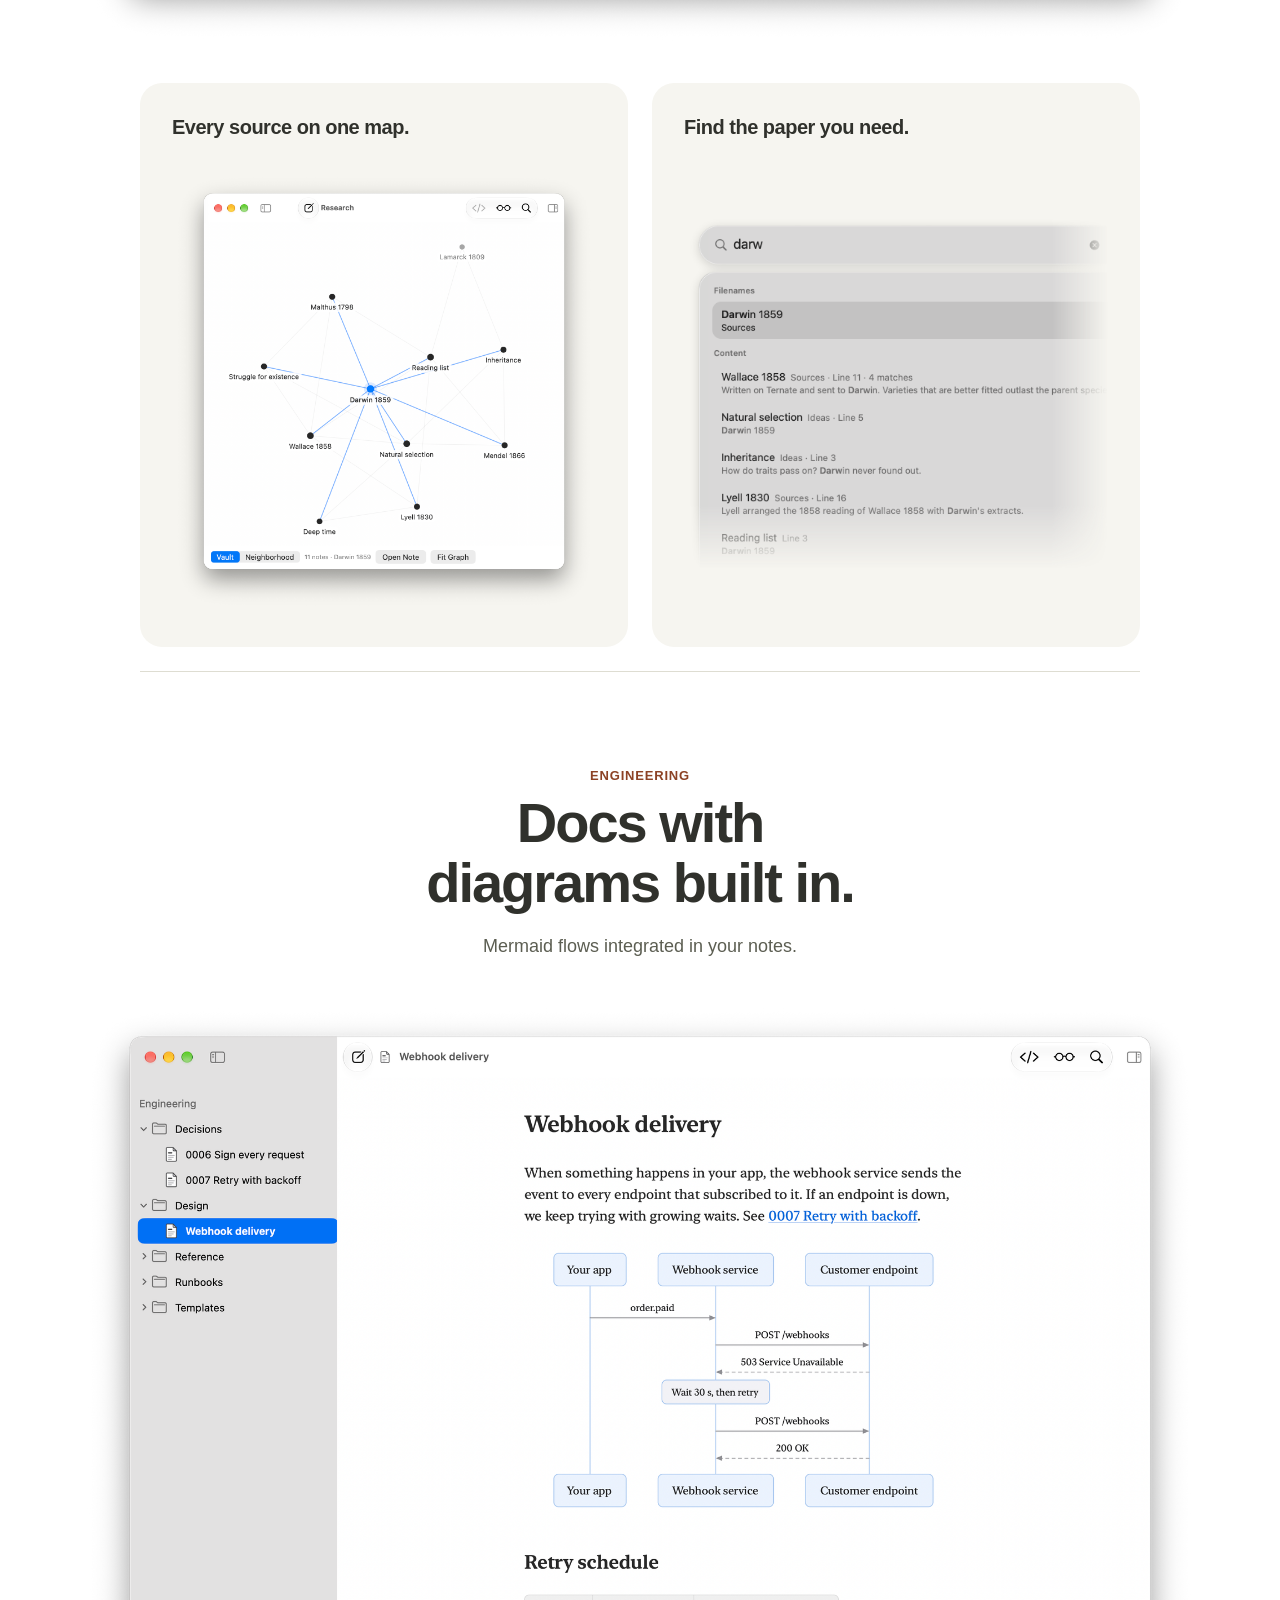
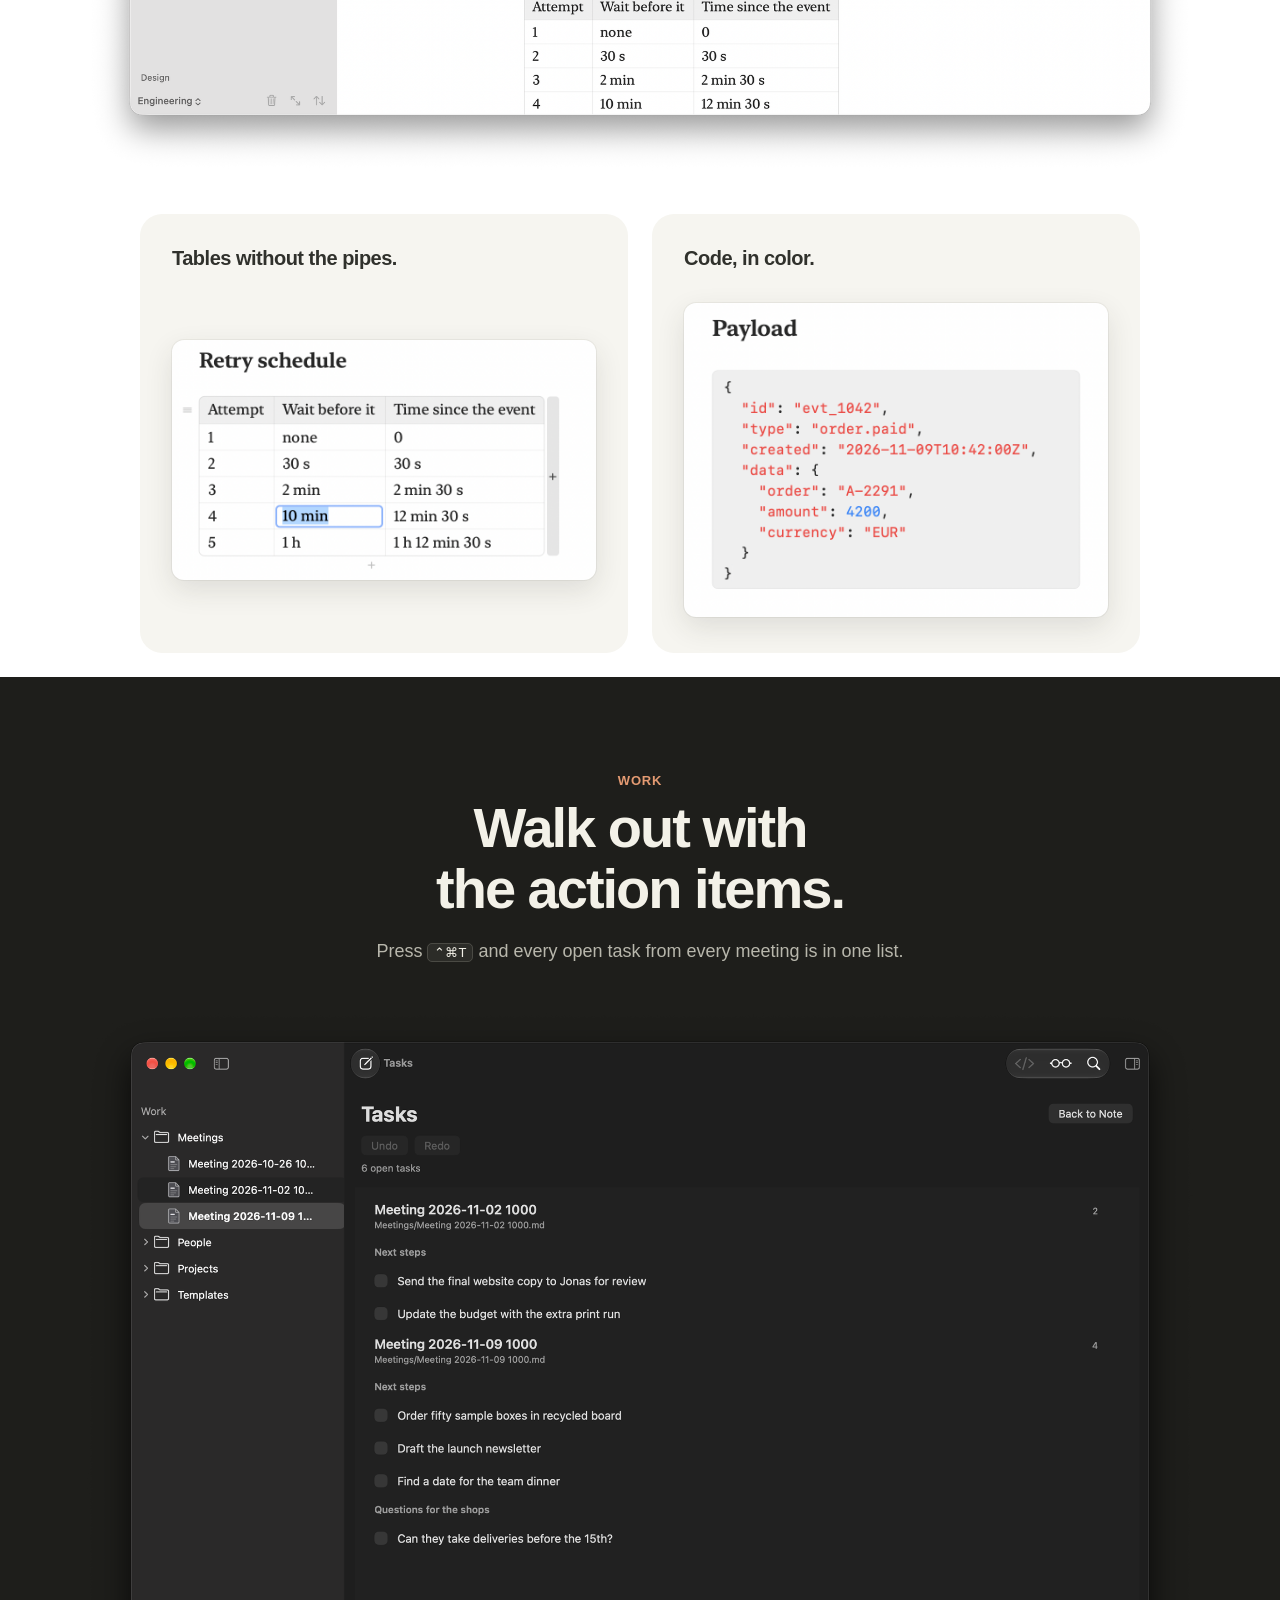
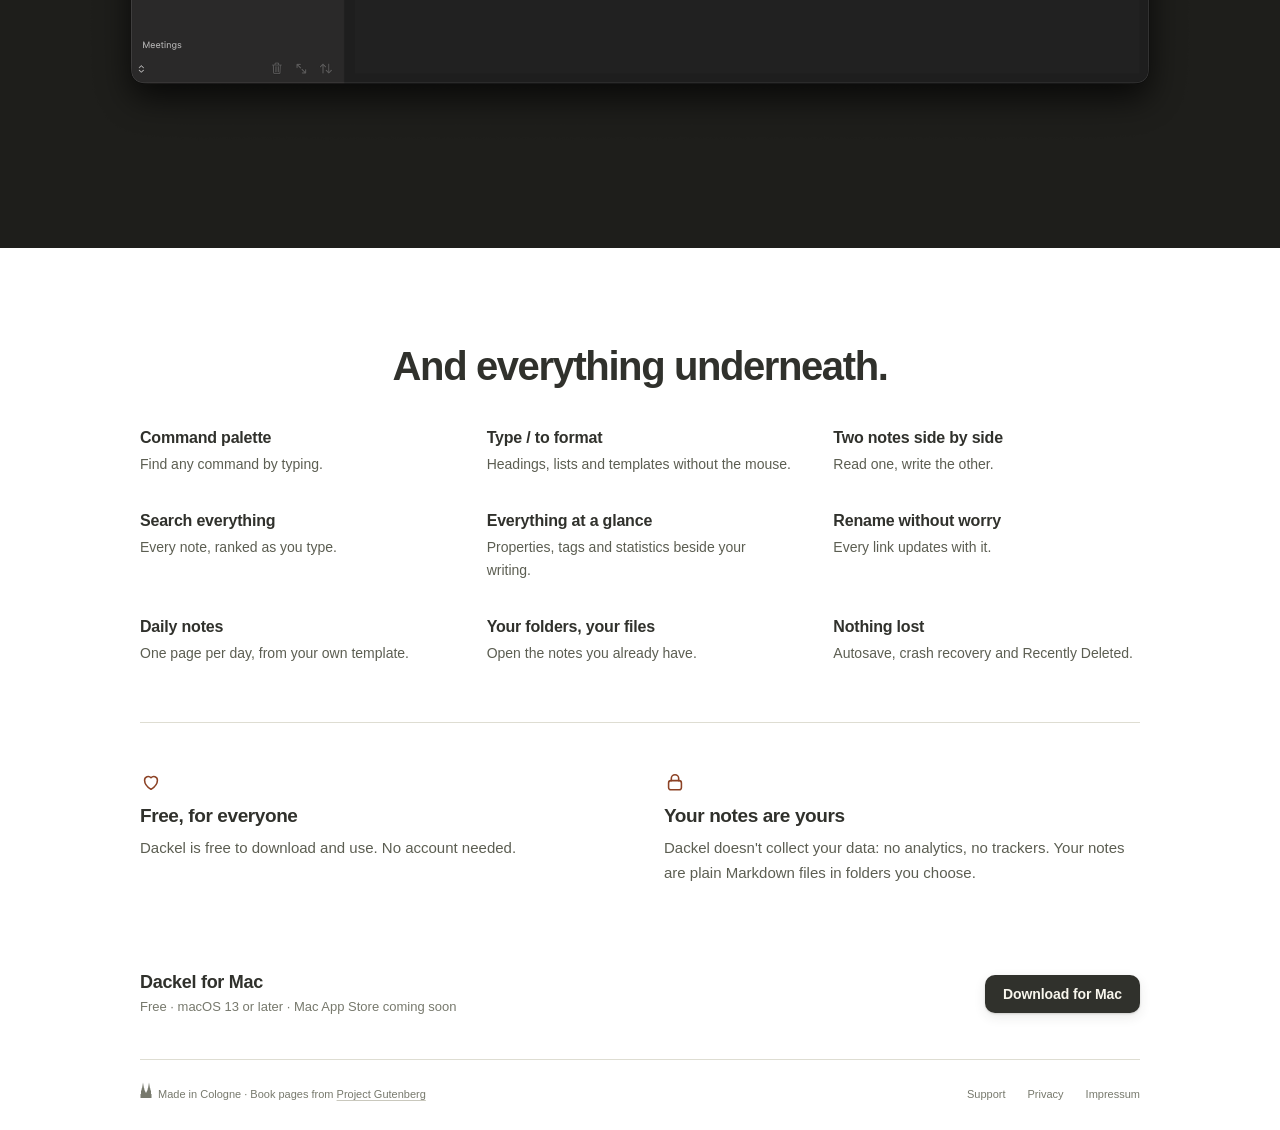
==== commit 31ae9592: "Drop the wikilink syntax from the Research lede and retitle the search tile" ====
--- a/index.html
+++ b/index.html
@@ -123,7 +123,7 @@
       <header class="chapter-head">
         <p class="chapter-eyebrow">Research</p>
         <h2 id="research-title">See how your sources connect.</h2>
-        <p class="chapter-lede">Link papers, ideas and findings with <code>[[wikilinks]]</code>, and the graph shows where they lead.</p>
+        <p class="chapter-lede">Link papers, ideas and findings, and the graph shows where they lead.</p>
       </header>
       <figure class="chapter-visual">
         <img src="assets/dackel-research-note-005f9072.png" alt="A reading note on Darwin's On the Origin of Species: a short summary of the argument with links to Struggle for existence, Deep time and Natural selection, and a Connections list linking to Malthus 1798, Lyell 1830, Wallace 1858, Inheritance and Mendel 1866." width="2000" height="1368" loading="lazy">
@@ -134,7 +134,7 @@
           <div class="tile-art"><img src="assets/dackel-research-graph-3d7790f7.png" class="tile-window" alt="The vault graph with Darwin 1859 highlighted in the middle and linked to Malthus 1798, Lyell 1830, Wallace 1858, Mendel 1866 and the ideas Struggle for existence, Natural selection, Deep time and Inheritance. Lamarck 1809, which Darwin's note doesn't link, sits greyed at the edge." width="1504" height="1558" loading="lazy"></div>
         </article>
         <article class="point tile">
-          <h3>The paper you need, found.</h3>
+          <h3>Find the paper you need.</h3>
           <div class="tile-art"><img src="assets/dackel-research-search-2076c32e.png" class="tile-window" alt="Search with “darw” typed: Darwin 1859 first under Filenames, then notes that mention Darwin under Content, such as Wallace 1858 with four matches and Inheritance with the line “How do traits pass on? Darwin never found out.”" width="1138" height="956" loading="lazy"></div>
         </article>
       </div>
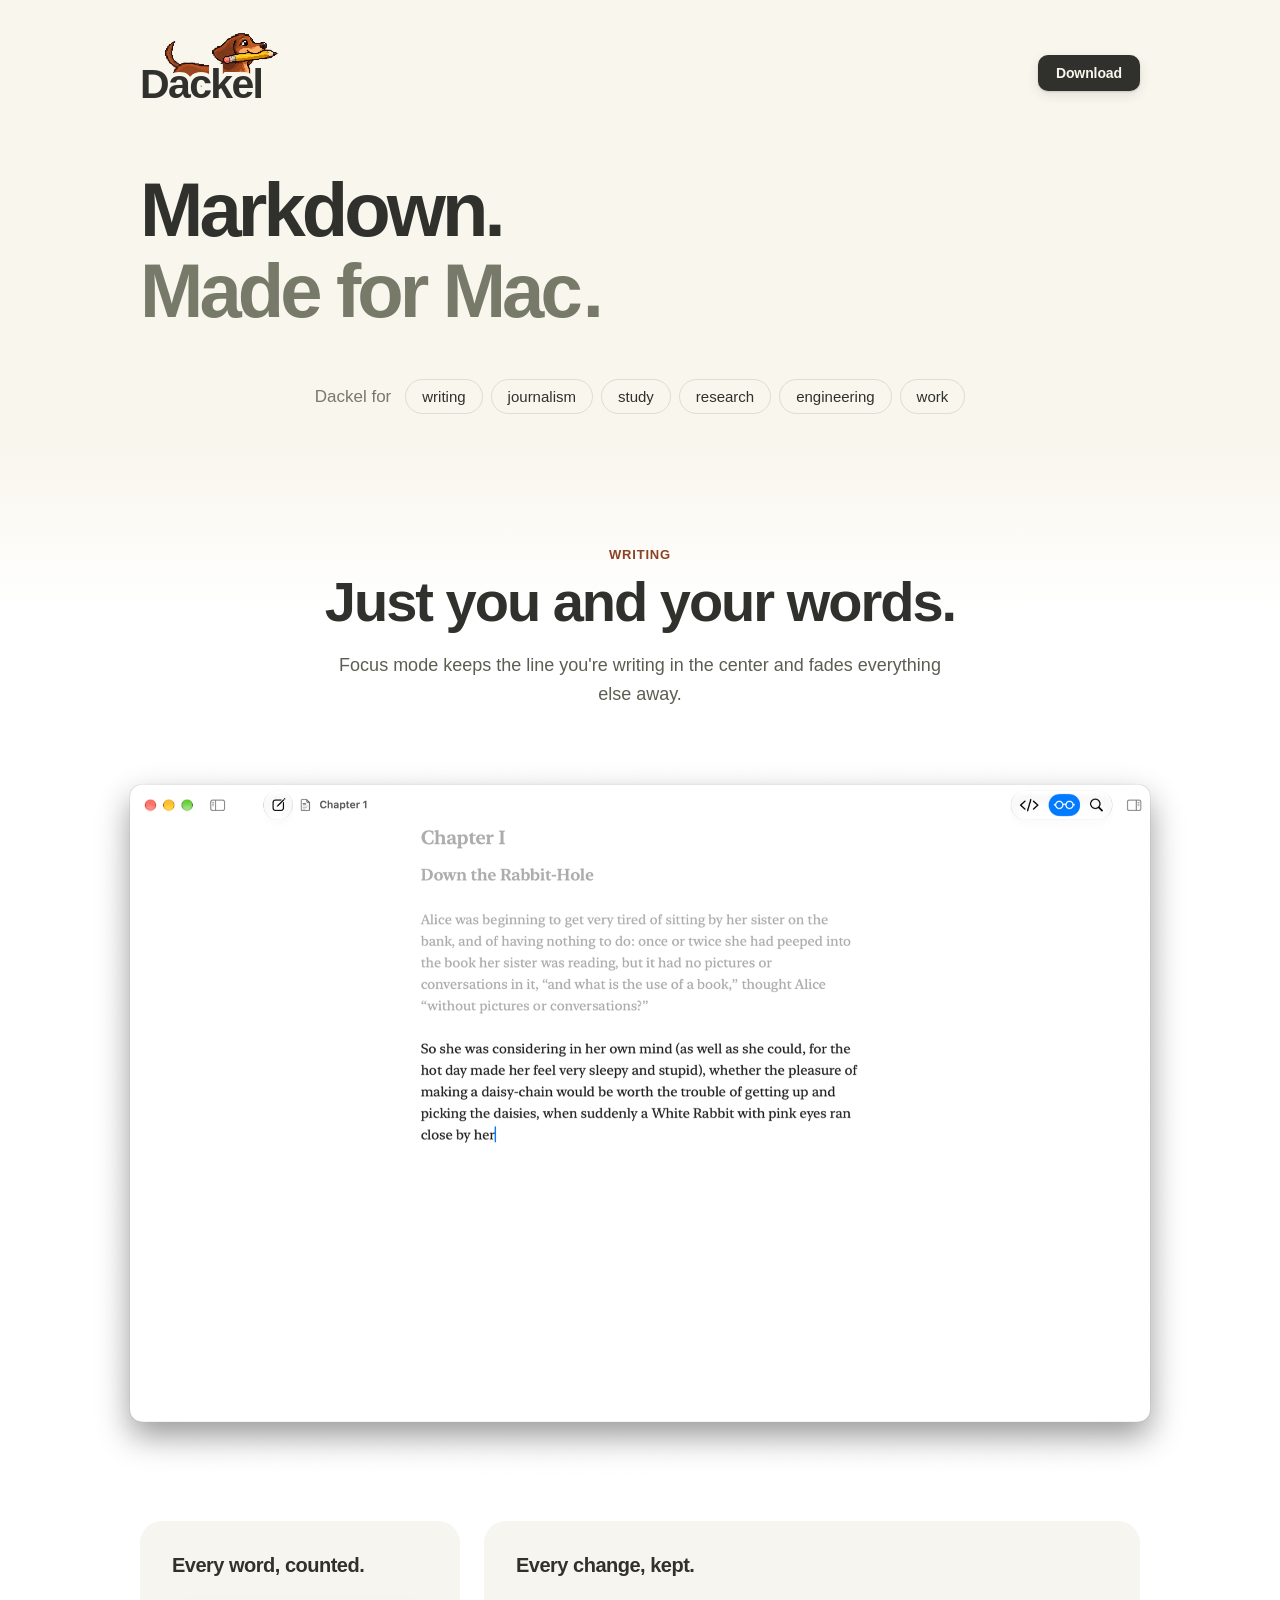
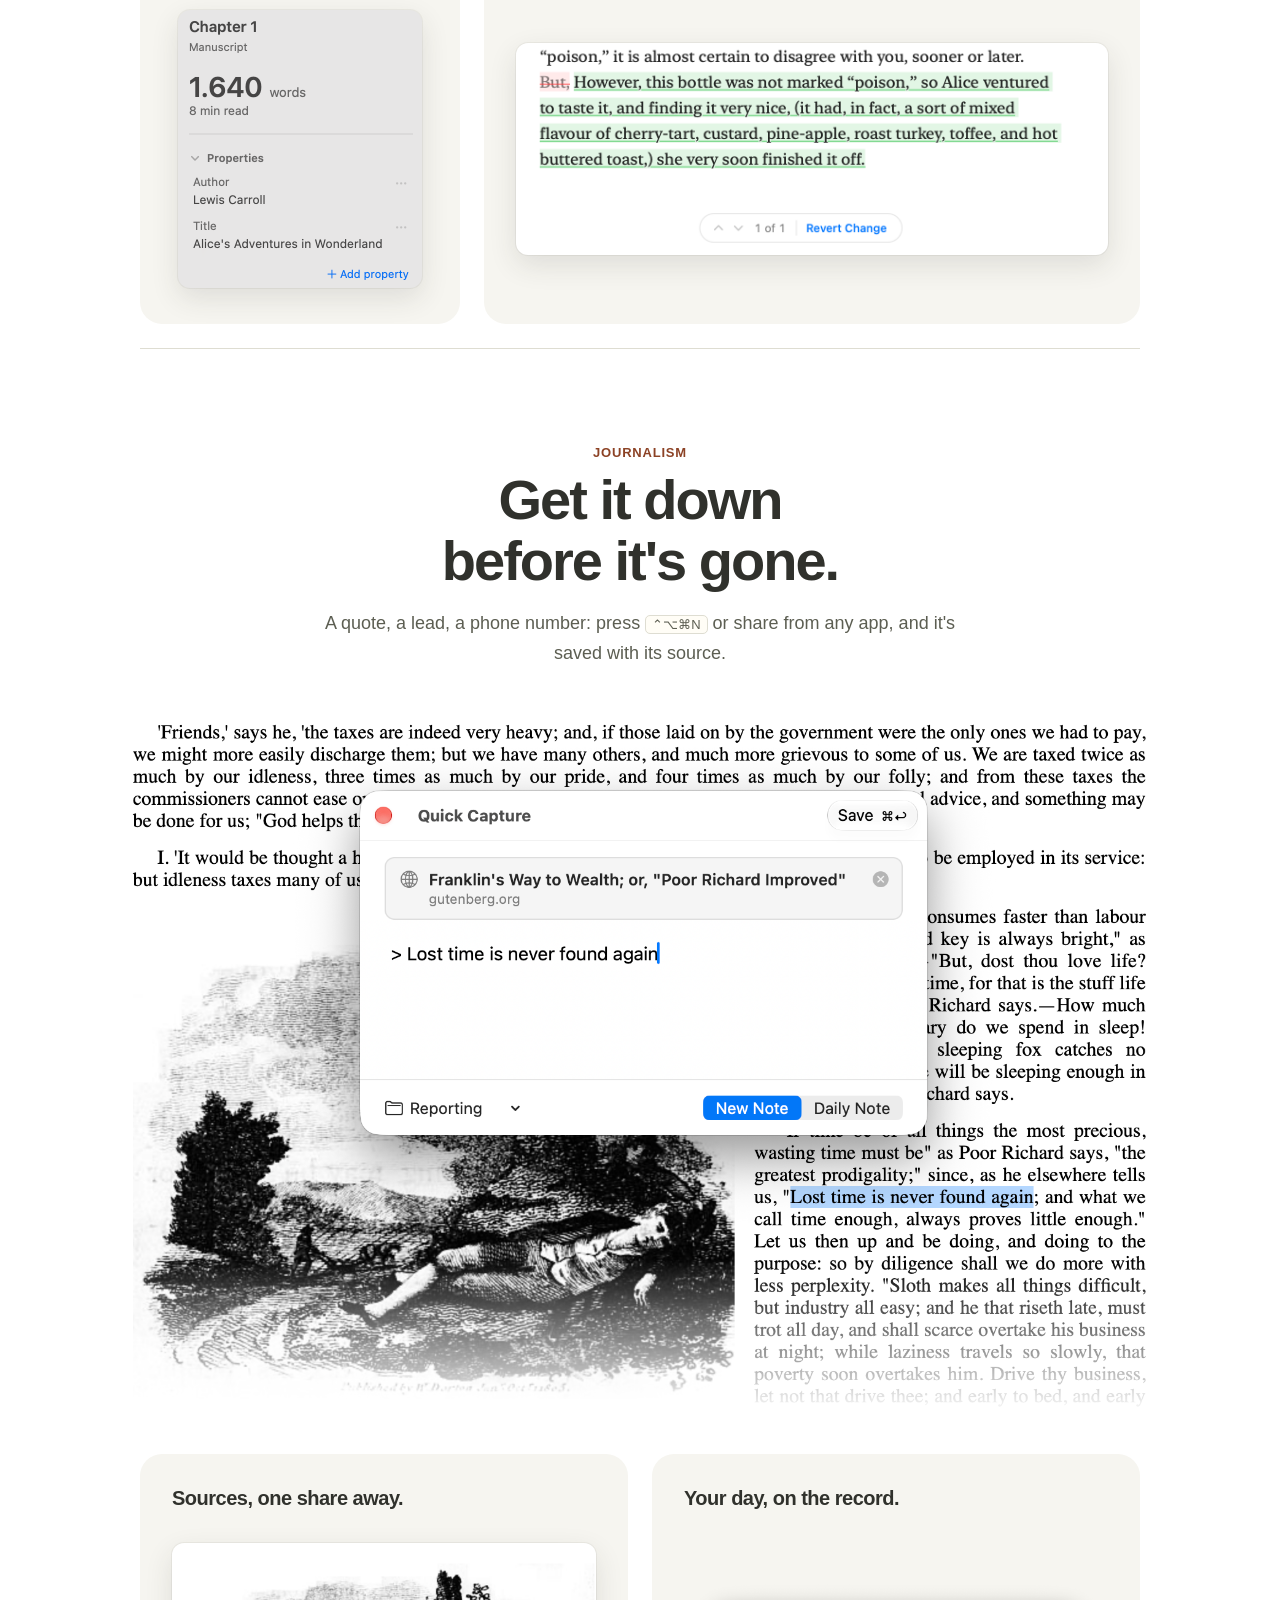
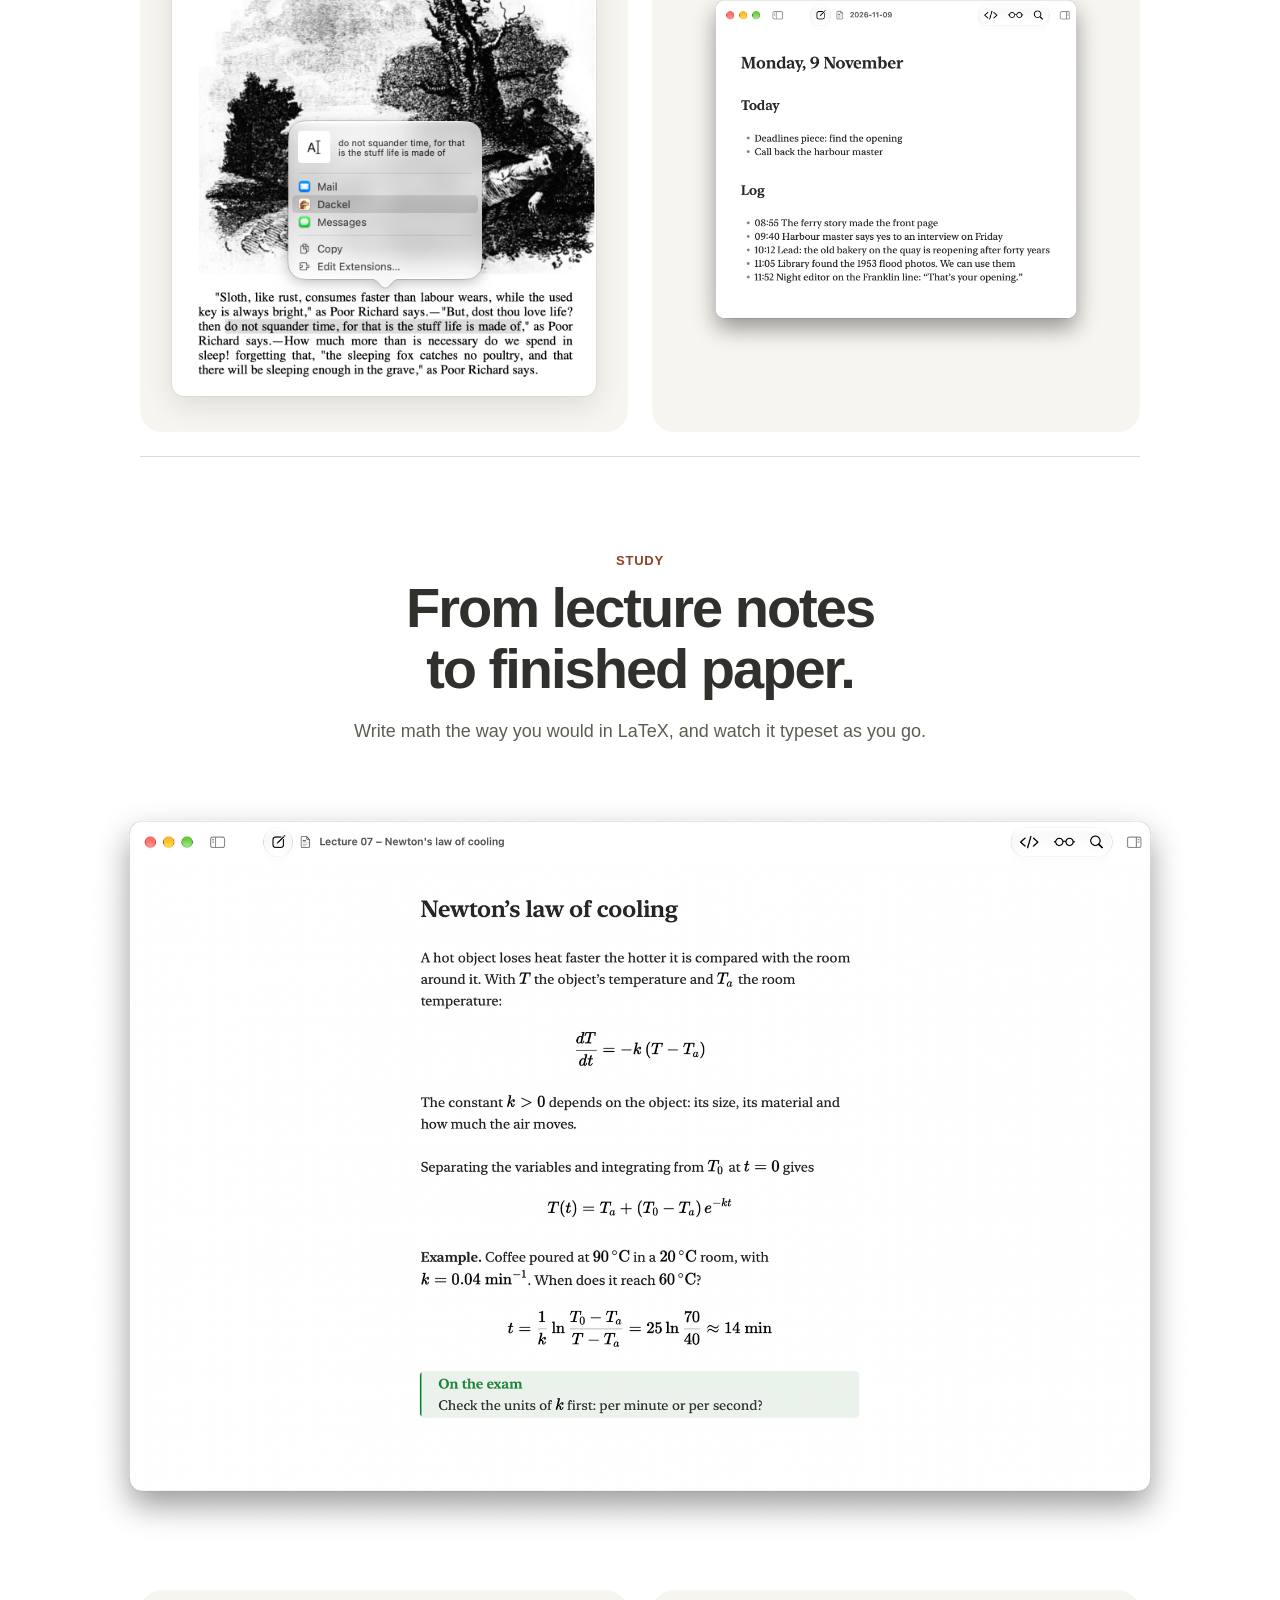
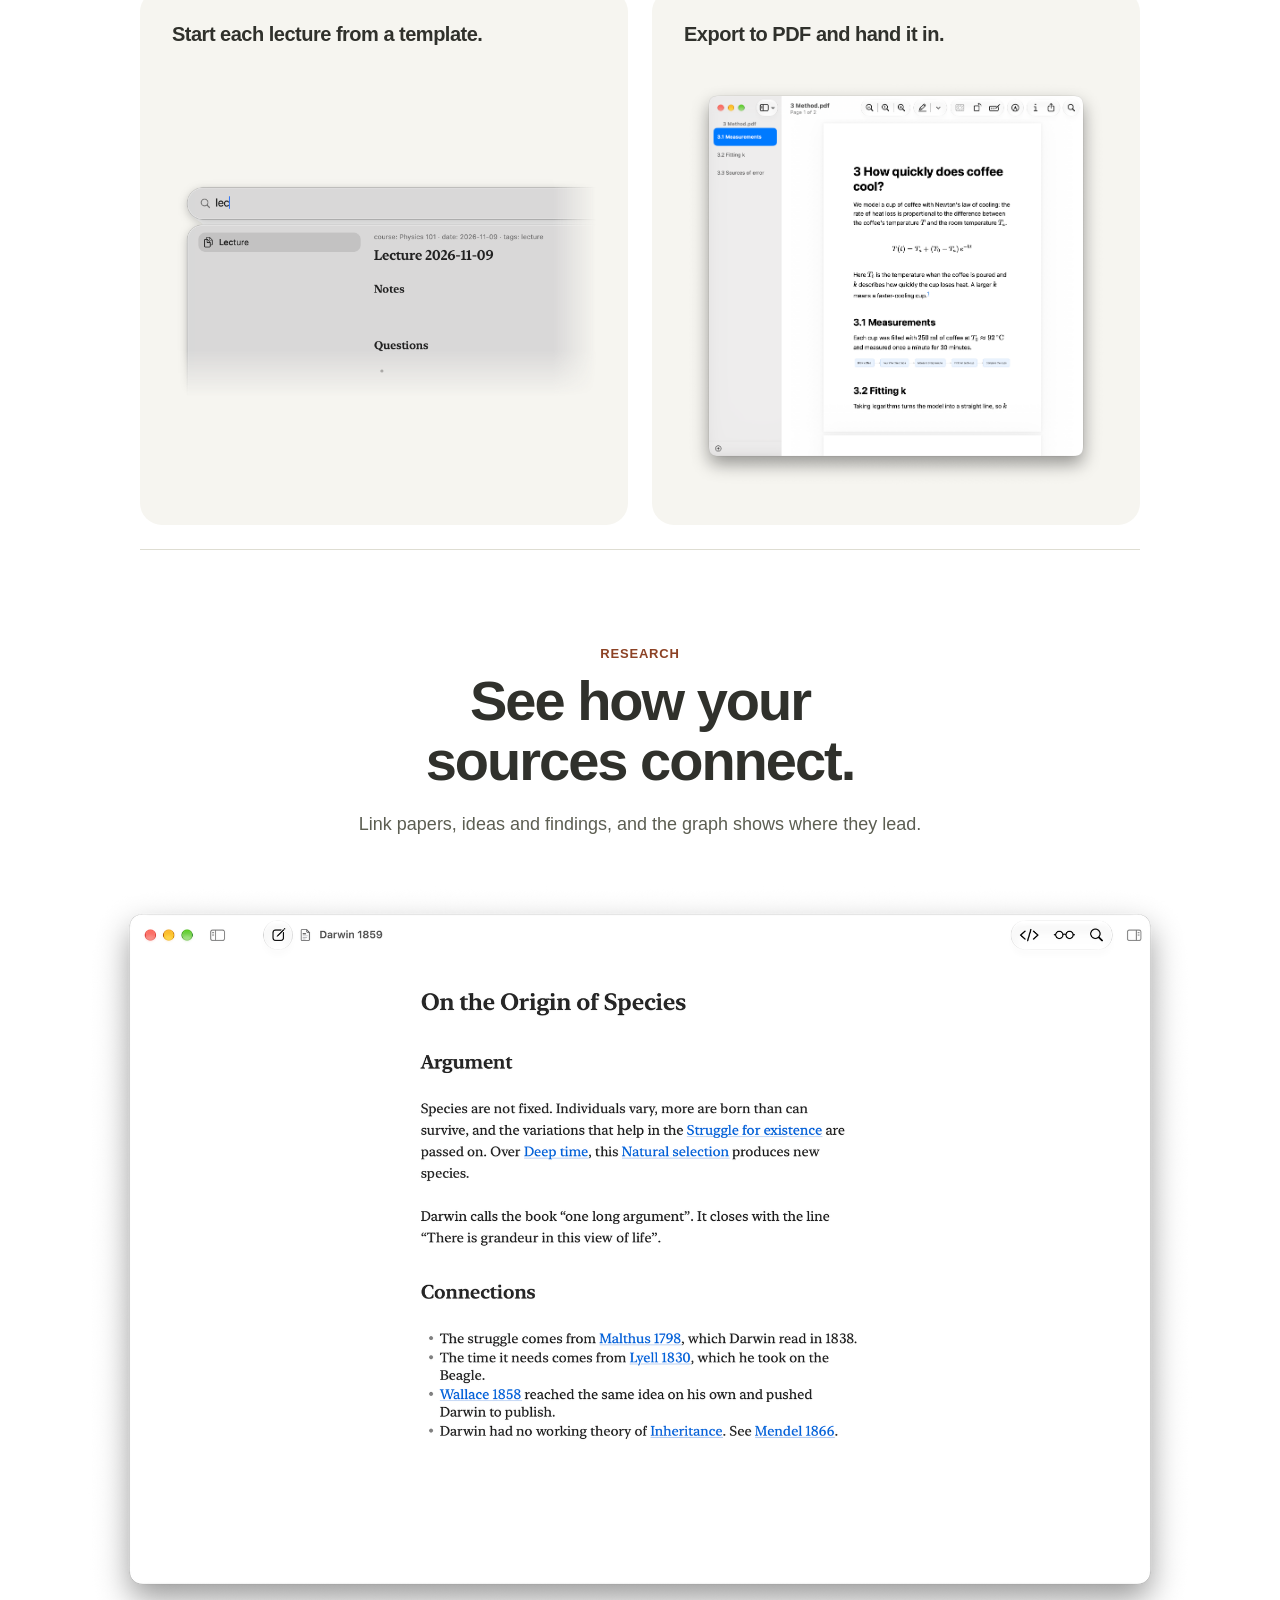
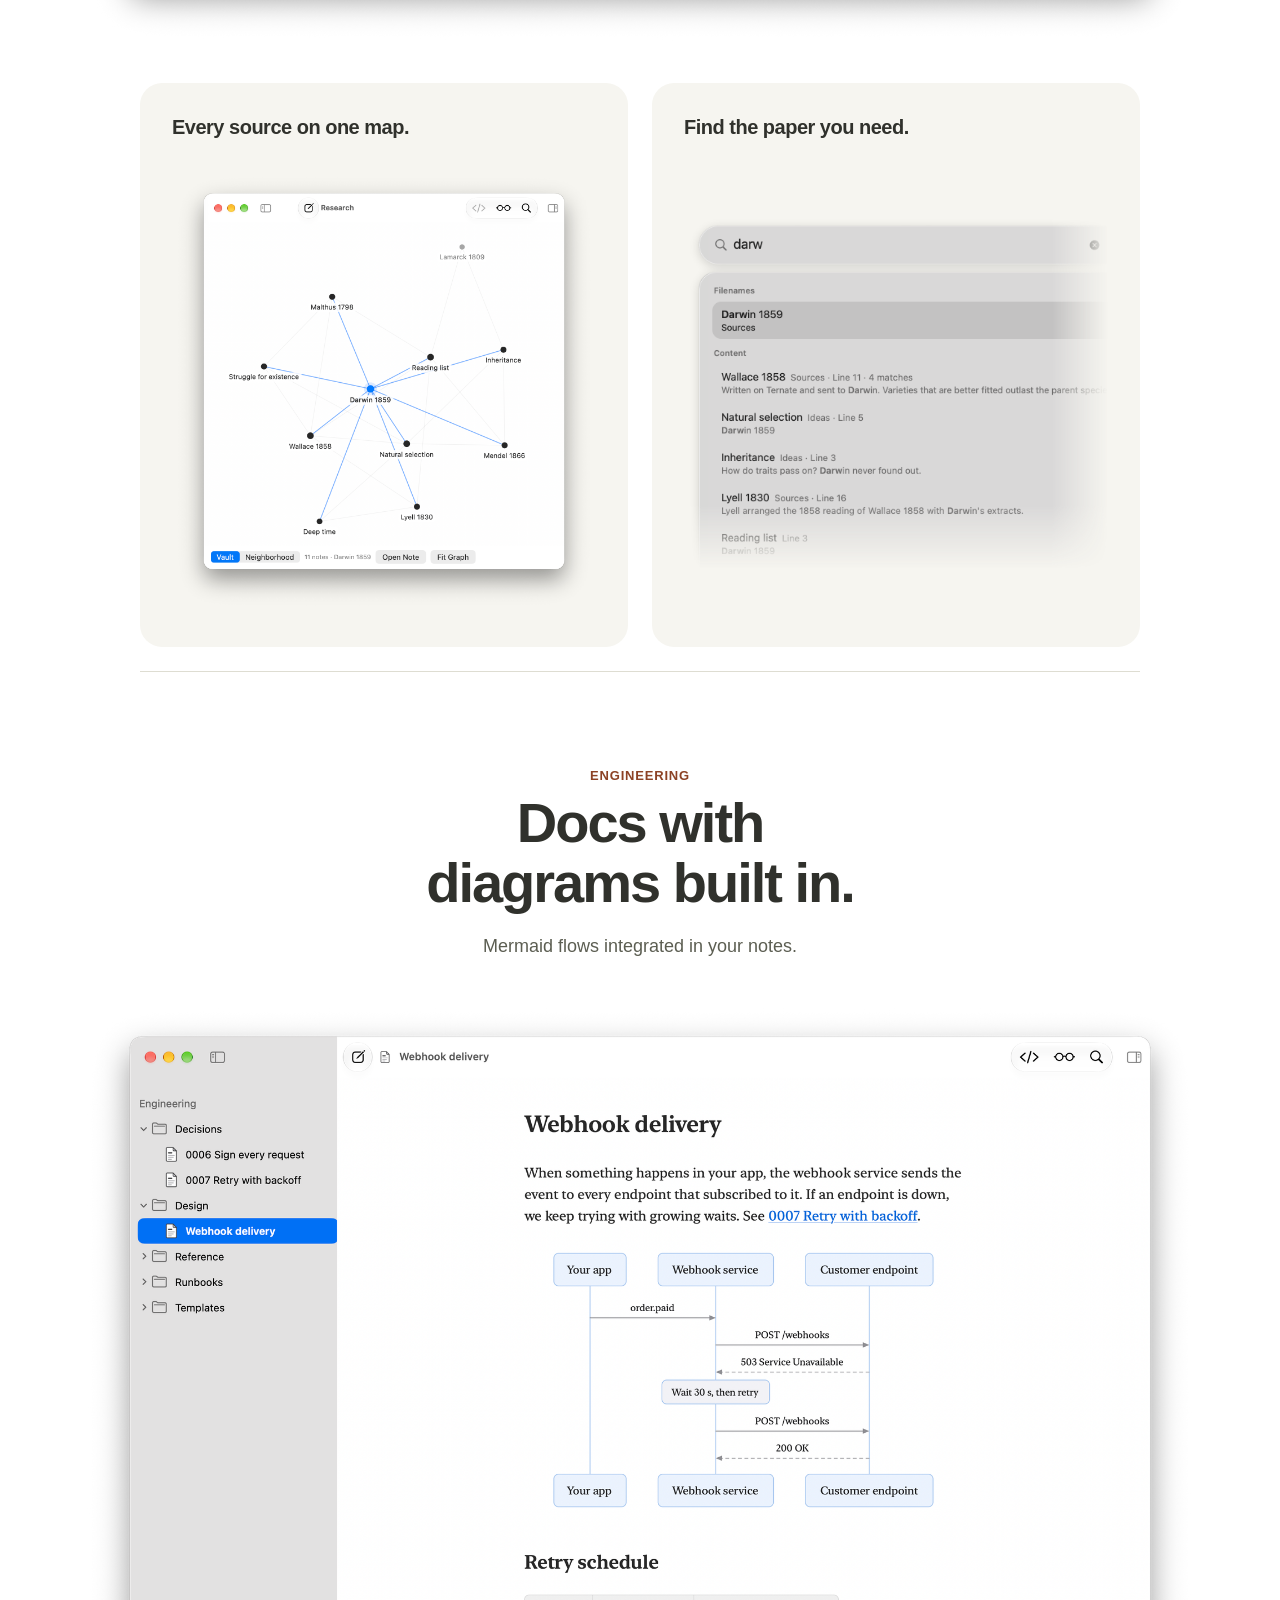
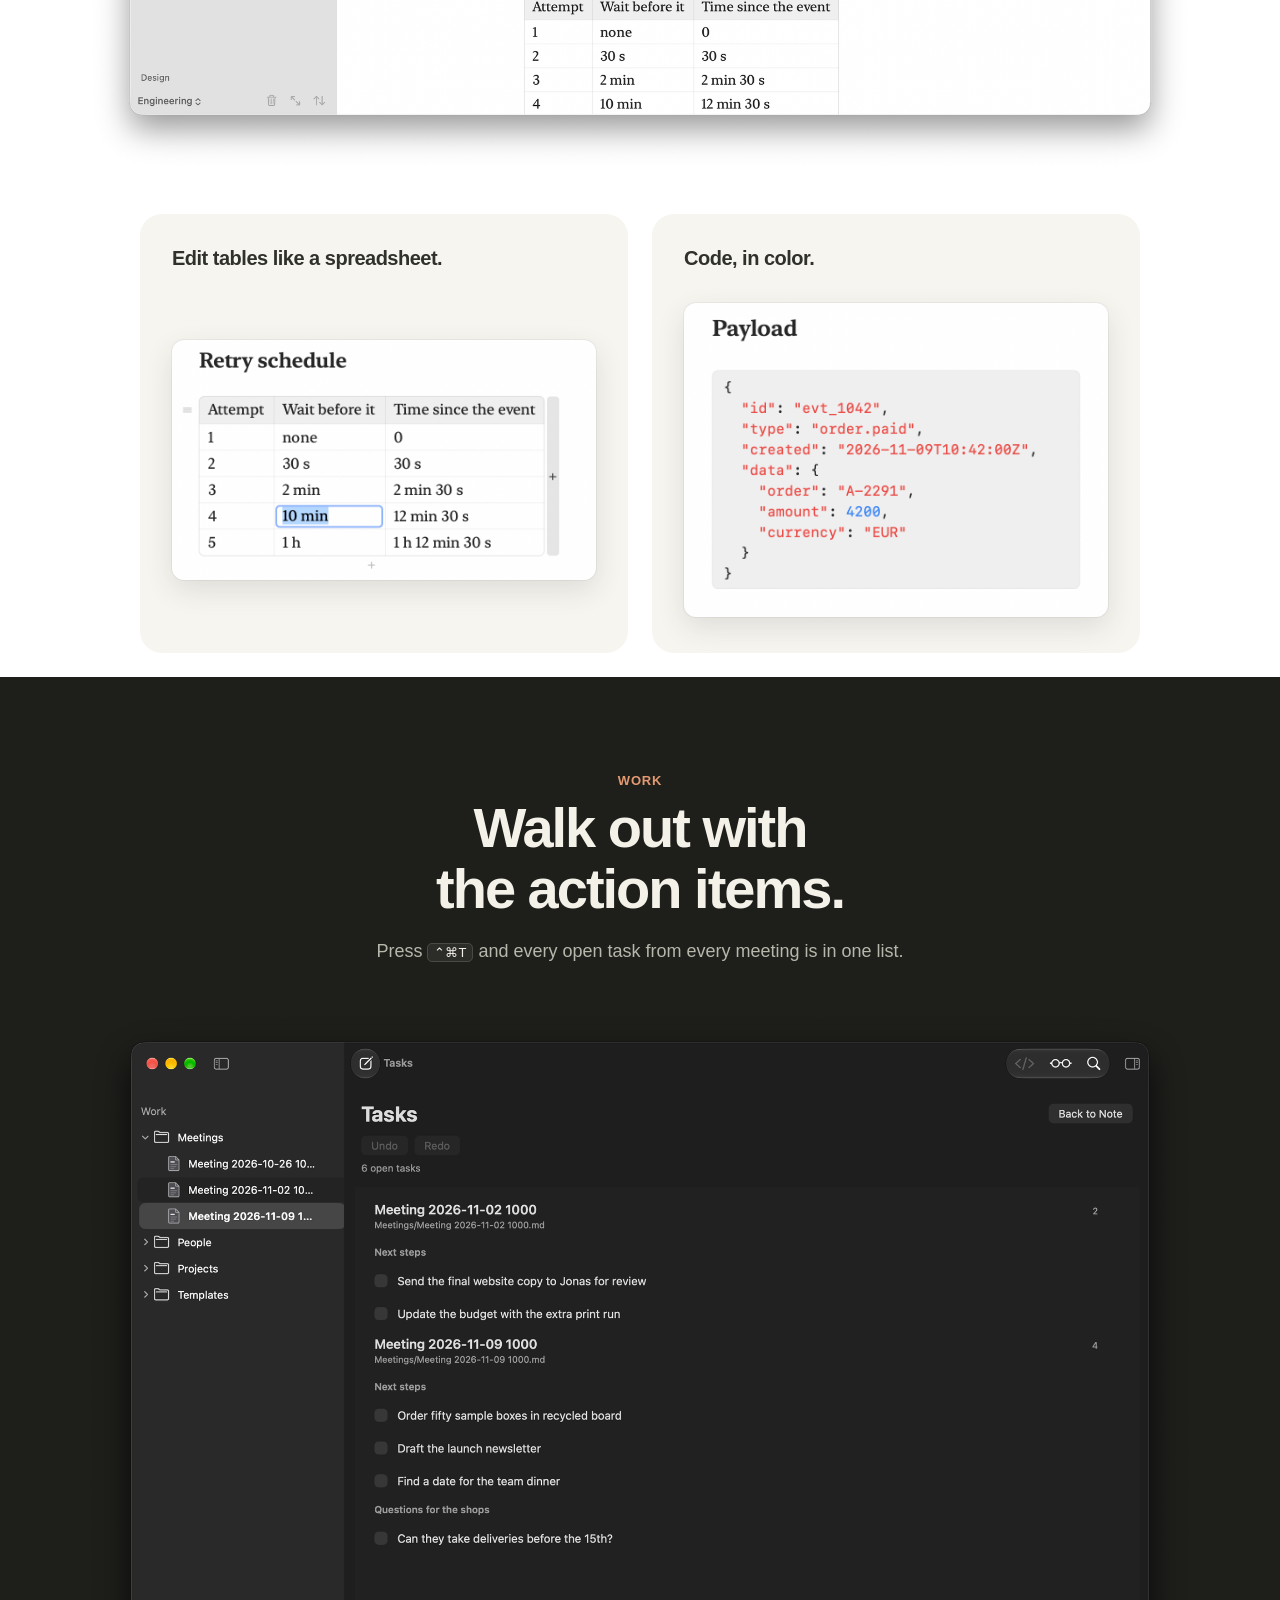
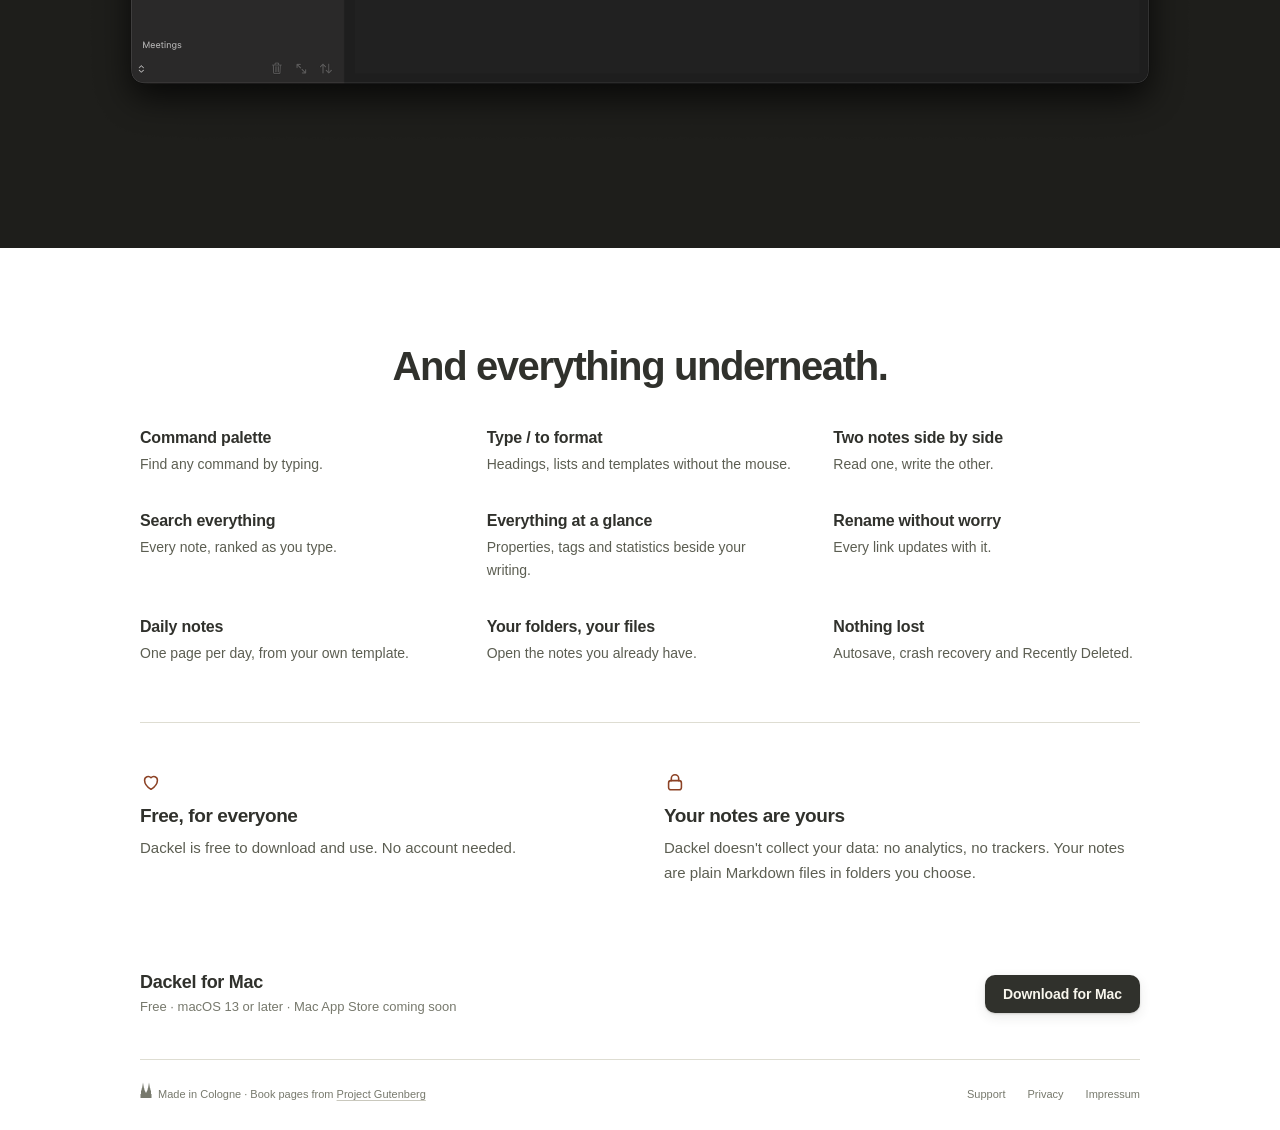
==== commit 5c55e140: "Retitle the Engineering table tile" ====
--- a/index.html
+++ b/index.html
@@ -151,7 +151,7 @@
       </figure>
       <div class="chapter-points tiles even">
         <article class="point tile">
-          <h3>Tables without the pipes.</h3>
+          <h3>Edit tables like a spreadsheet.</h3>
           <div class="tile-art"><img src="assets/dackel-engineering-table-e63a8496.png" class="tile-card" style="--real-width: 484px" alt="The Retry schedule table as an editable grid: the cell “10 min” is selected for editing, with a plus button beside the grid to add a column and one below it to add a row." width="968" height="548" loading="lazy"></div>
         </article>
         <article class="point tile">
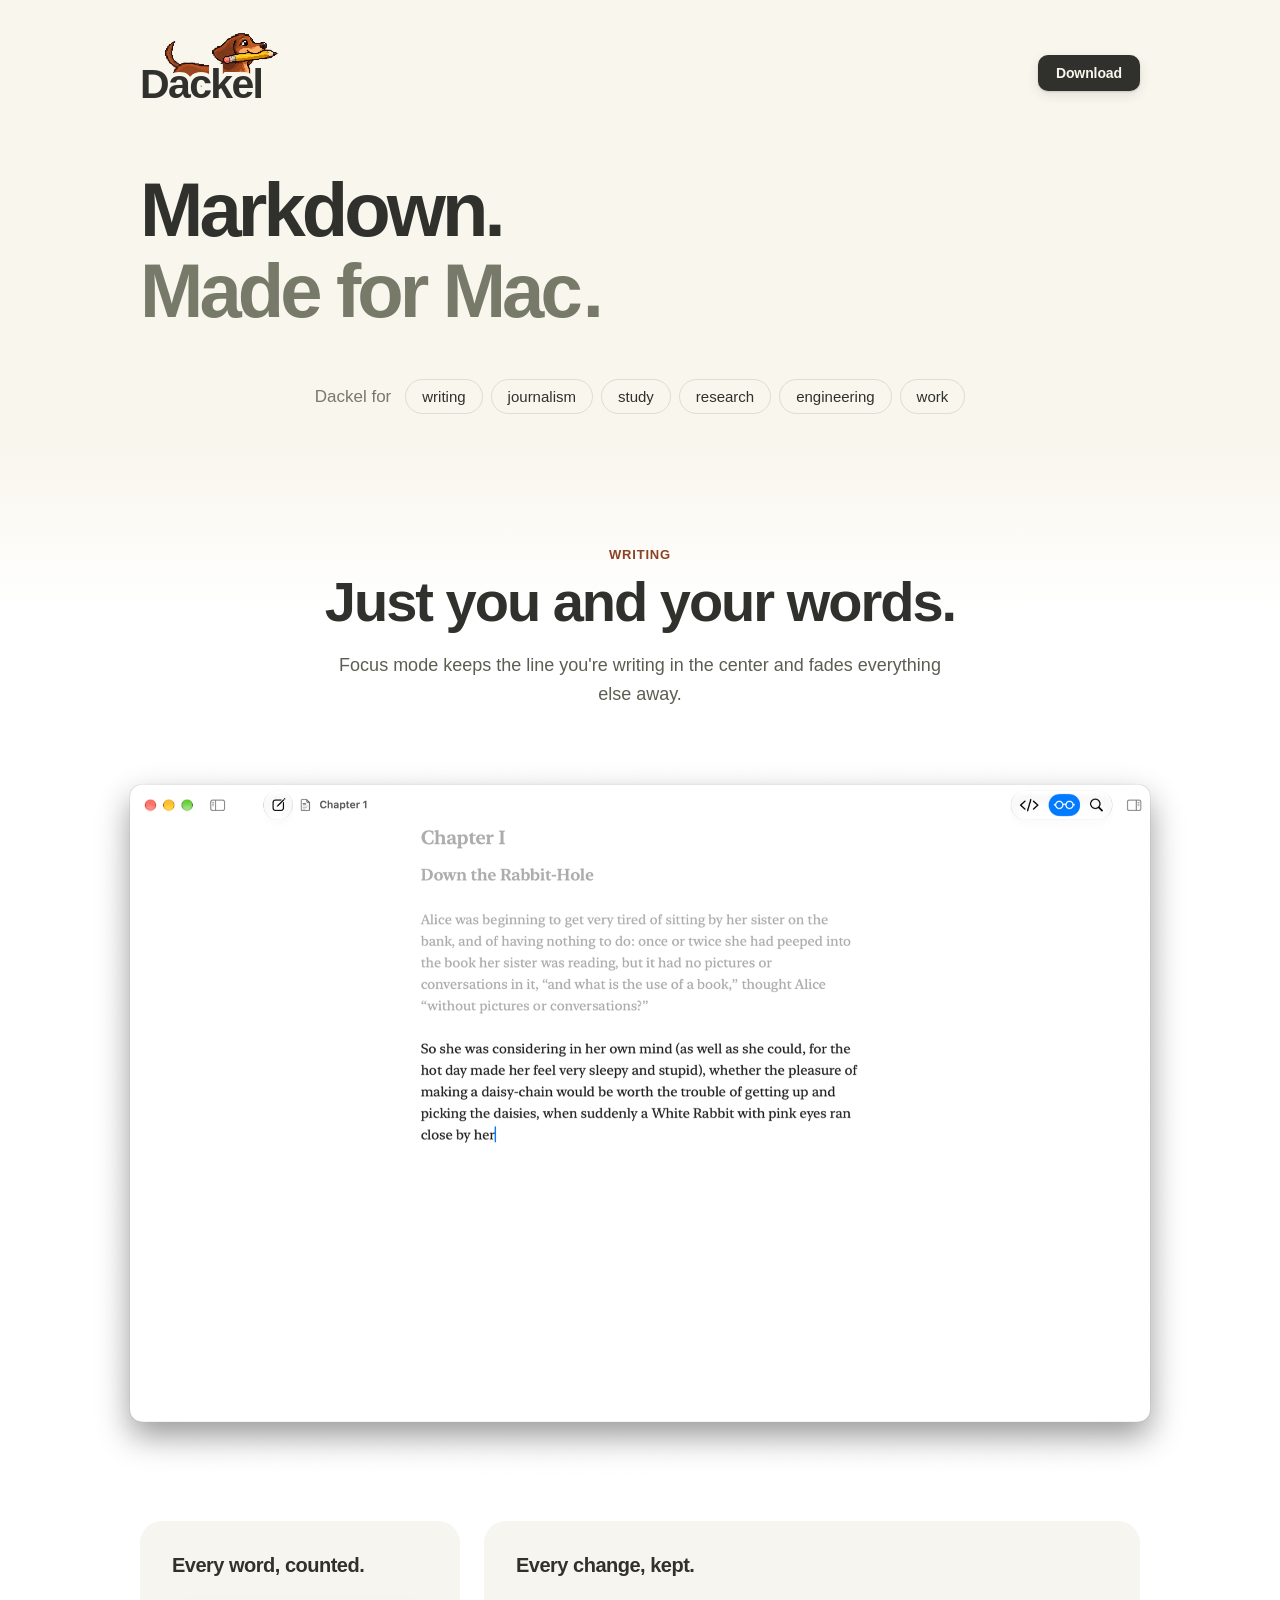
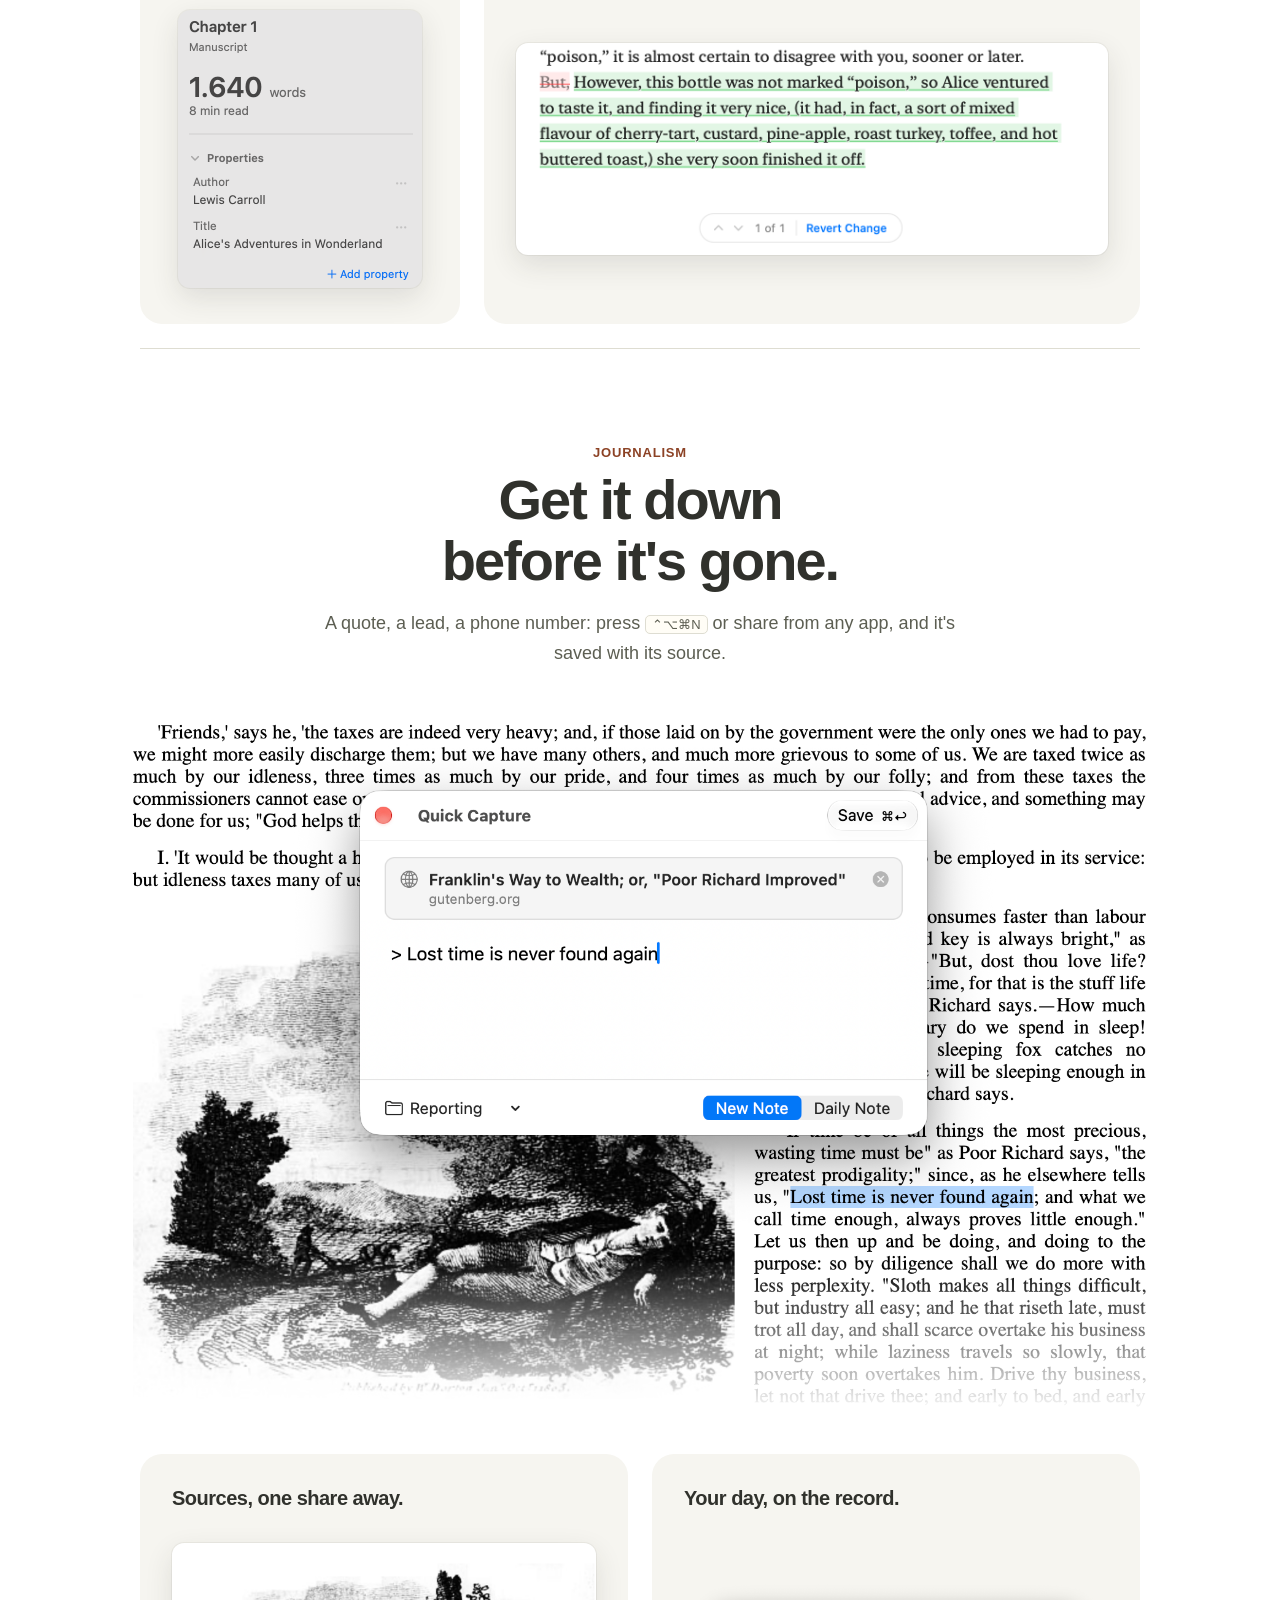
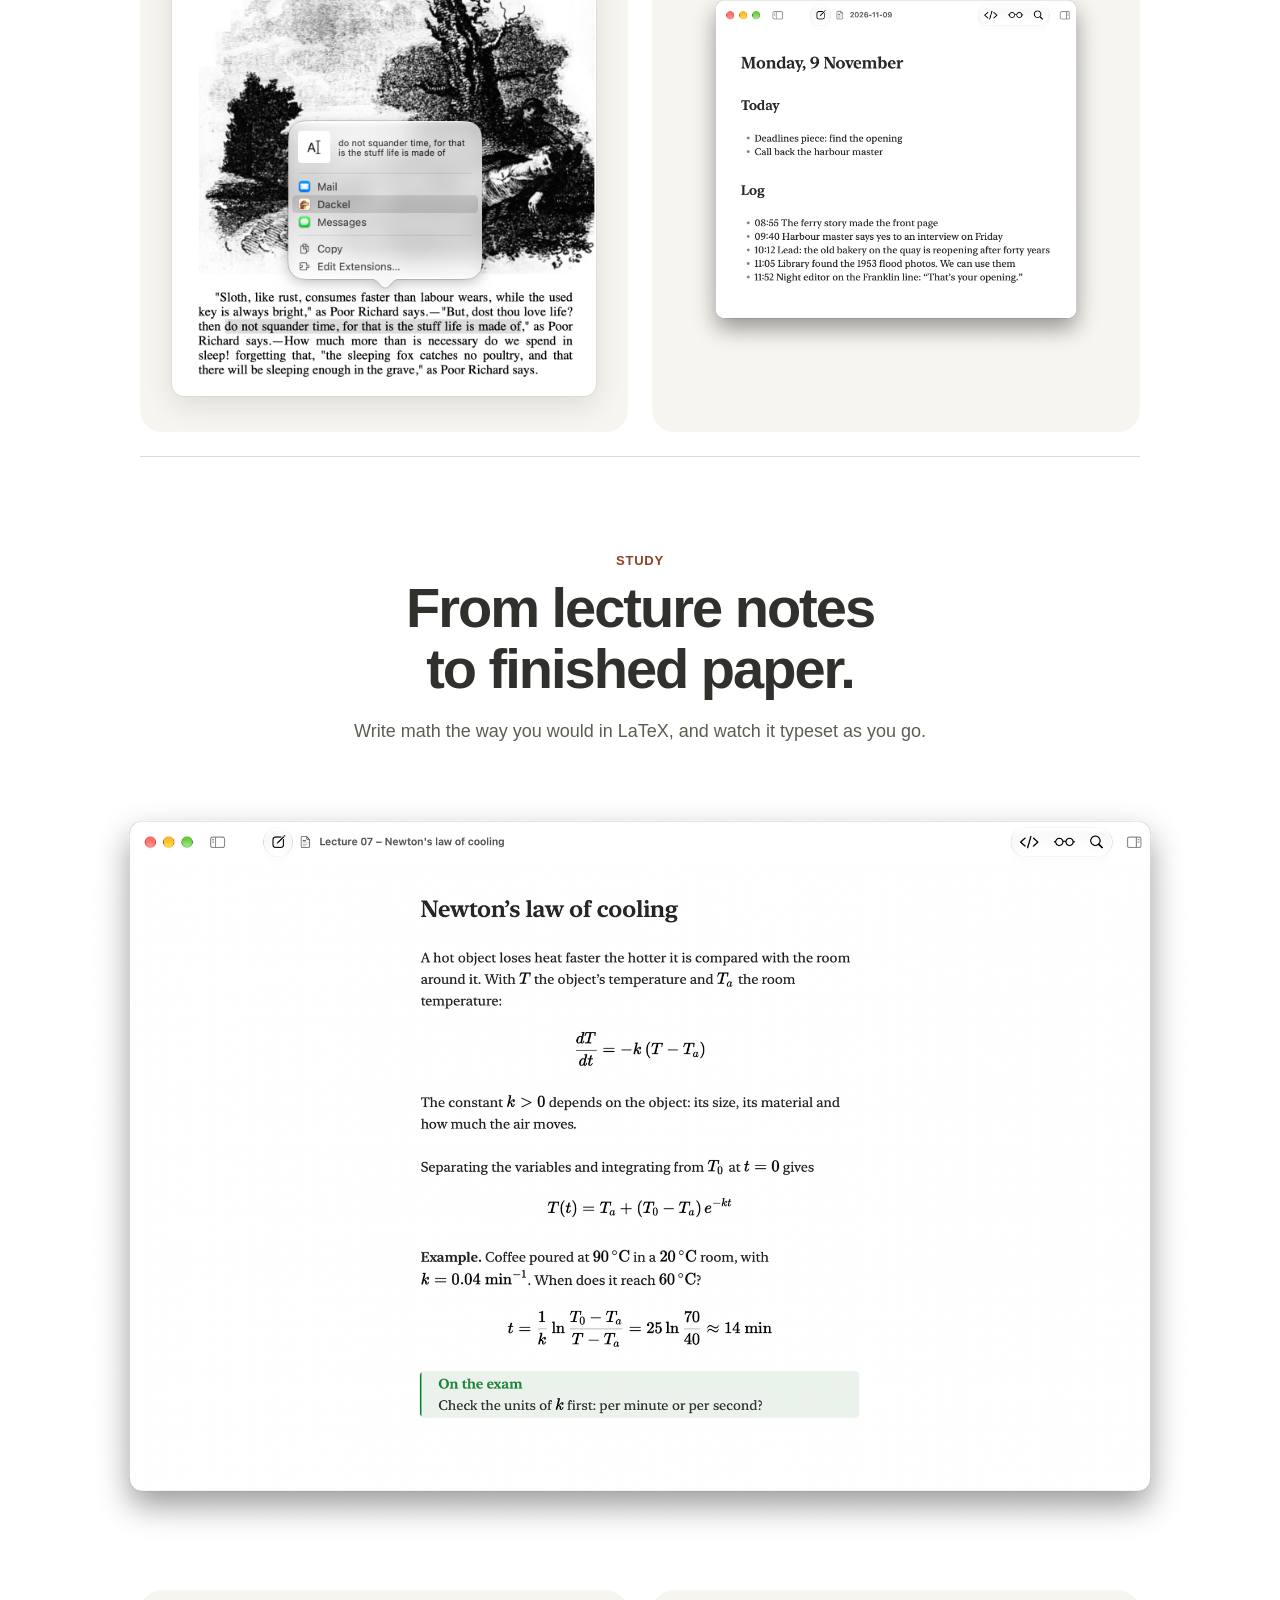
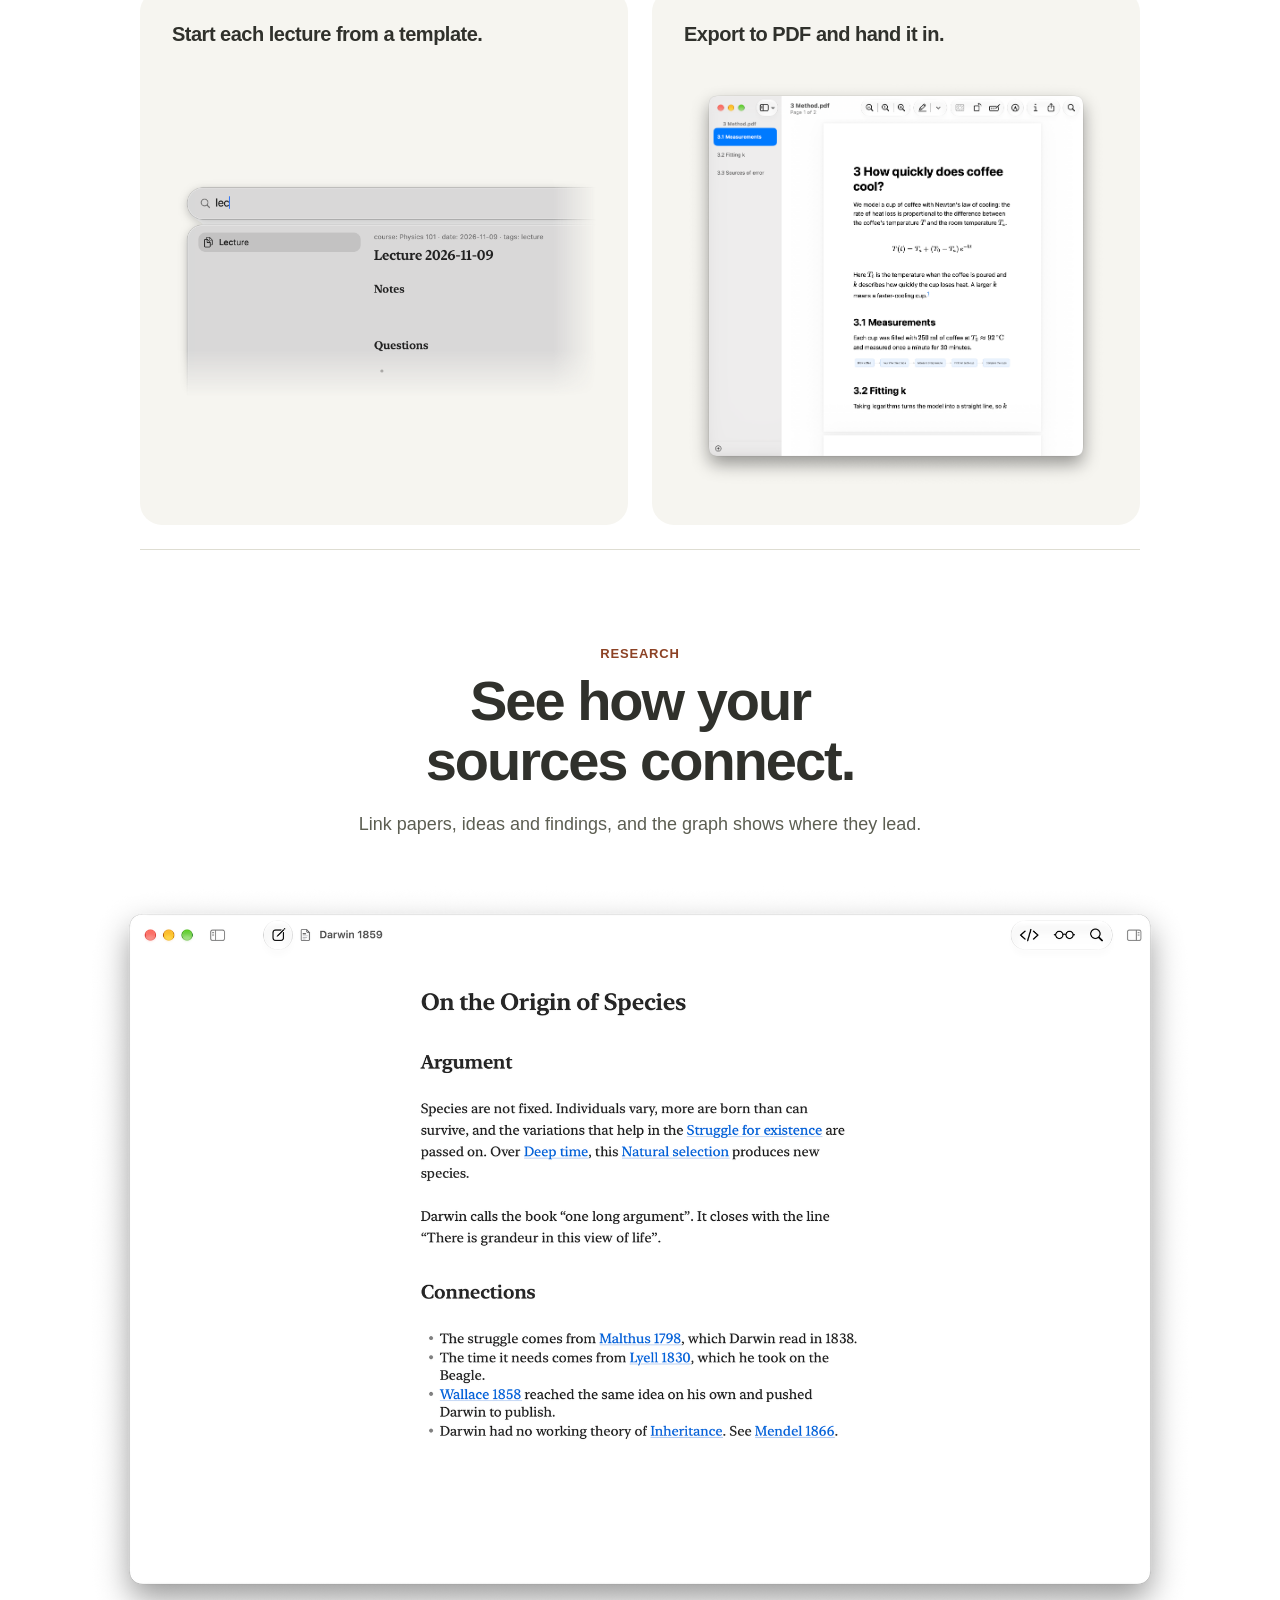
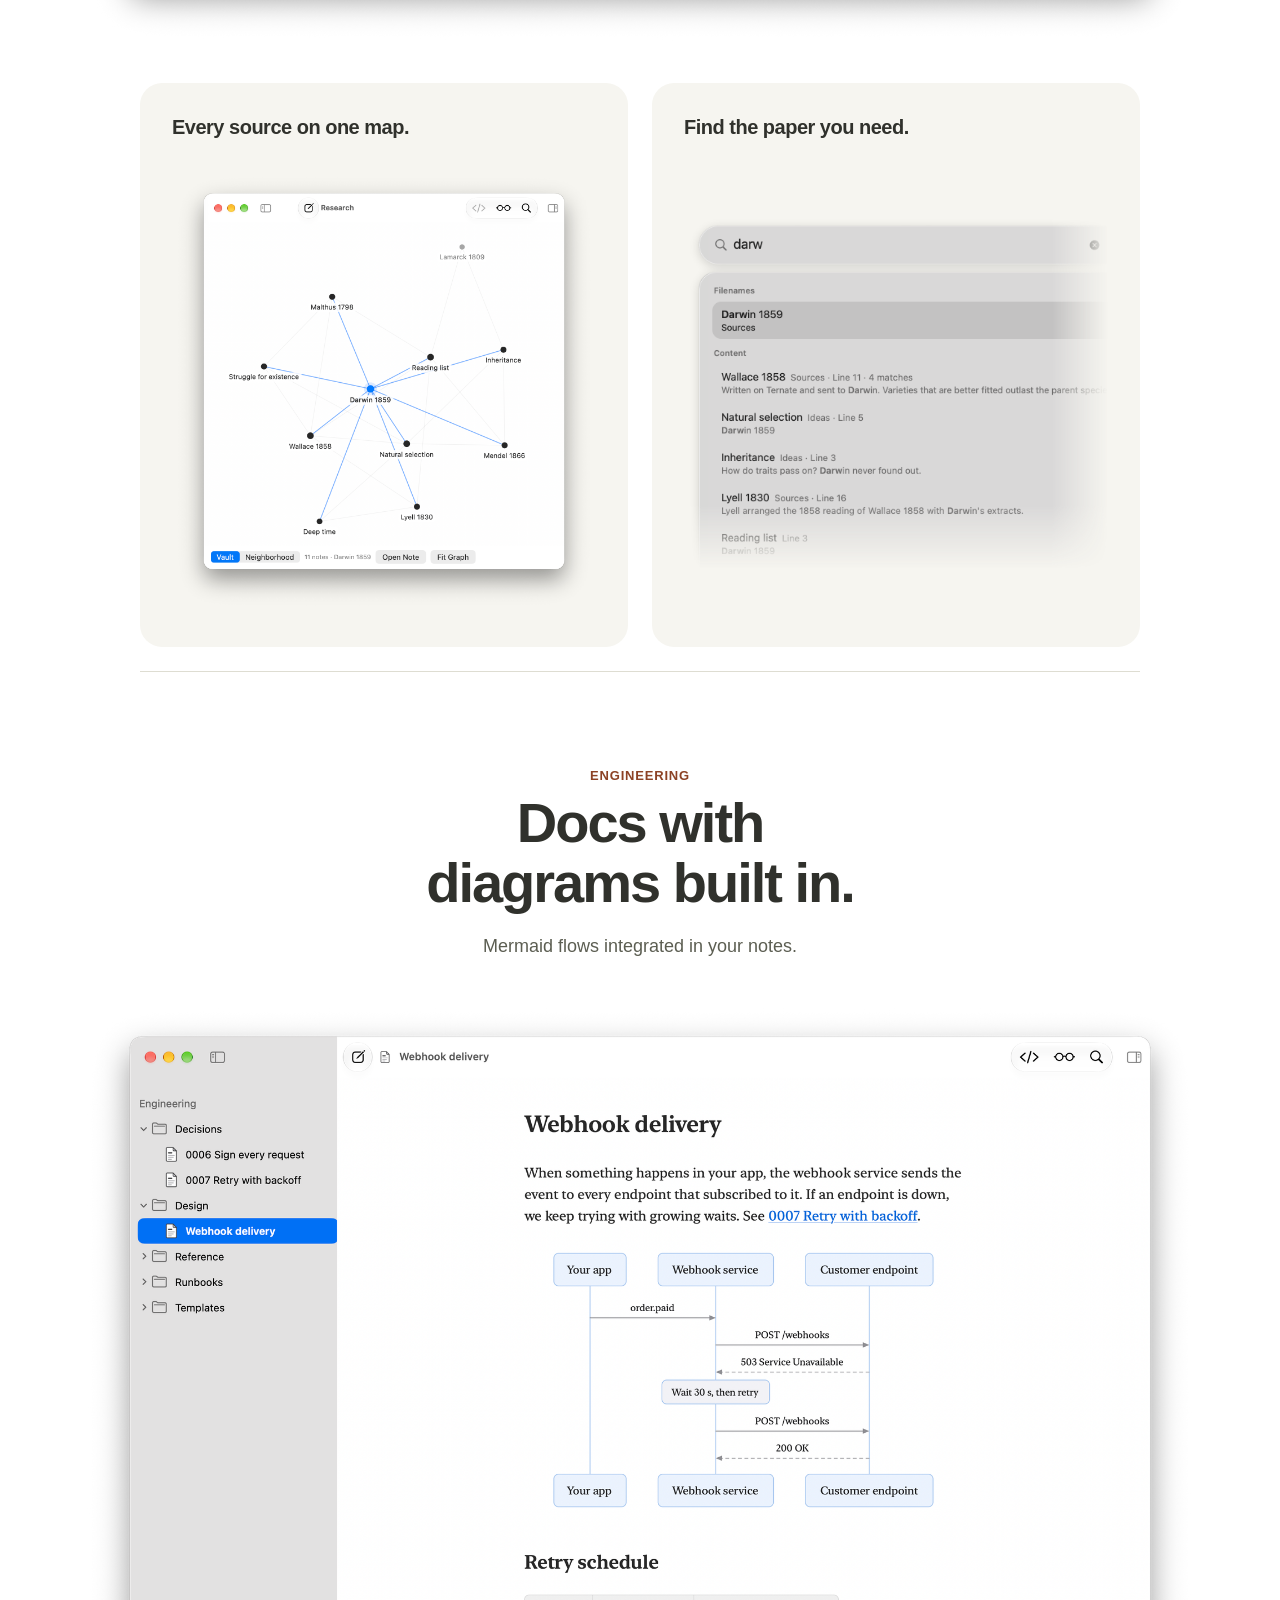
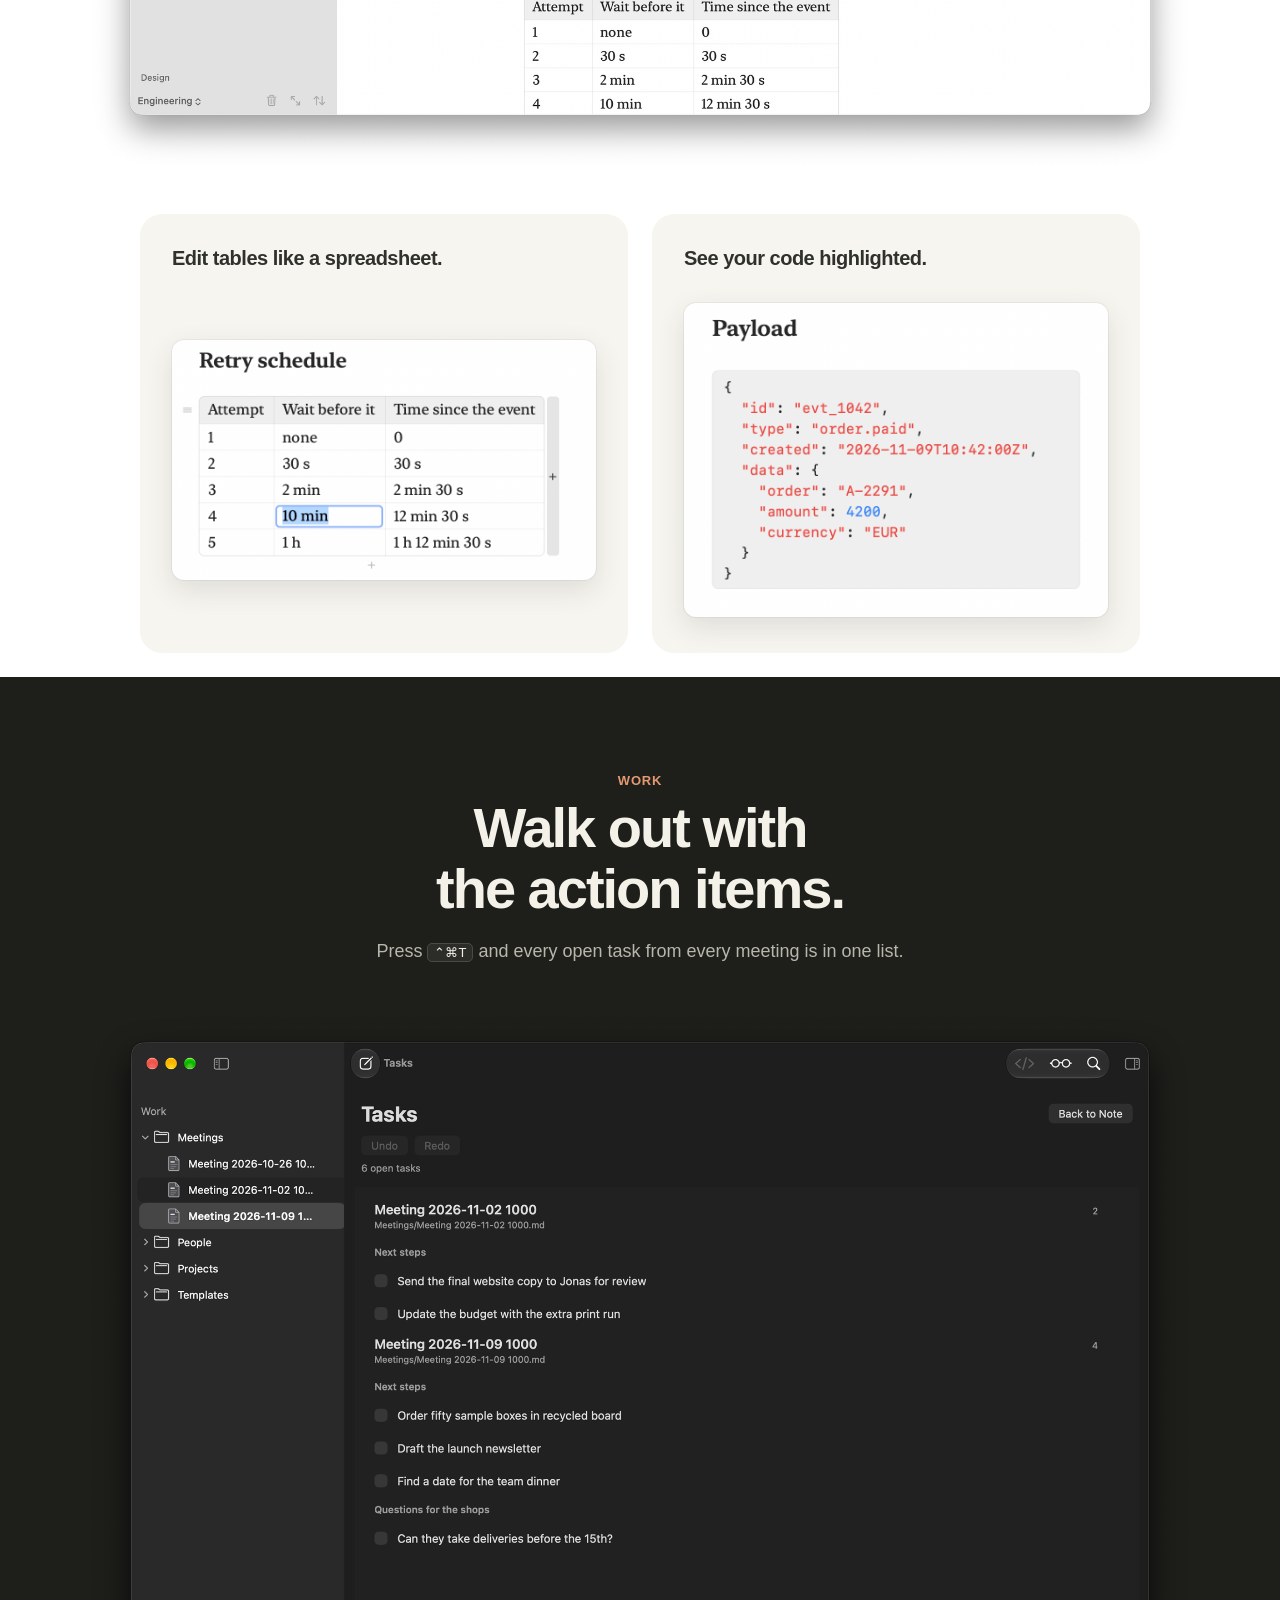
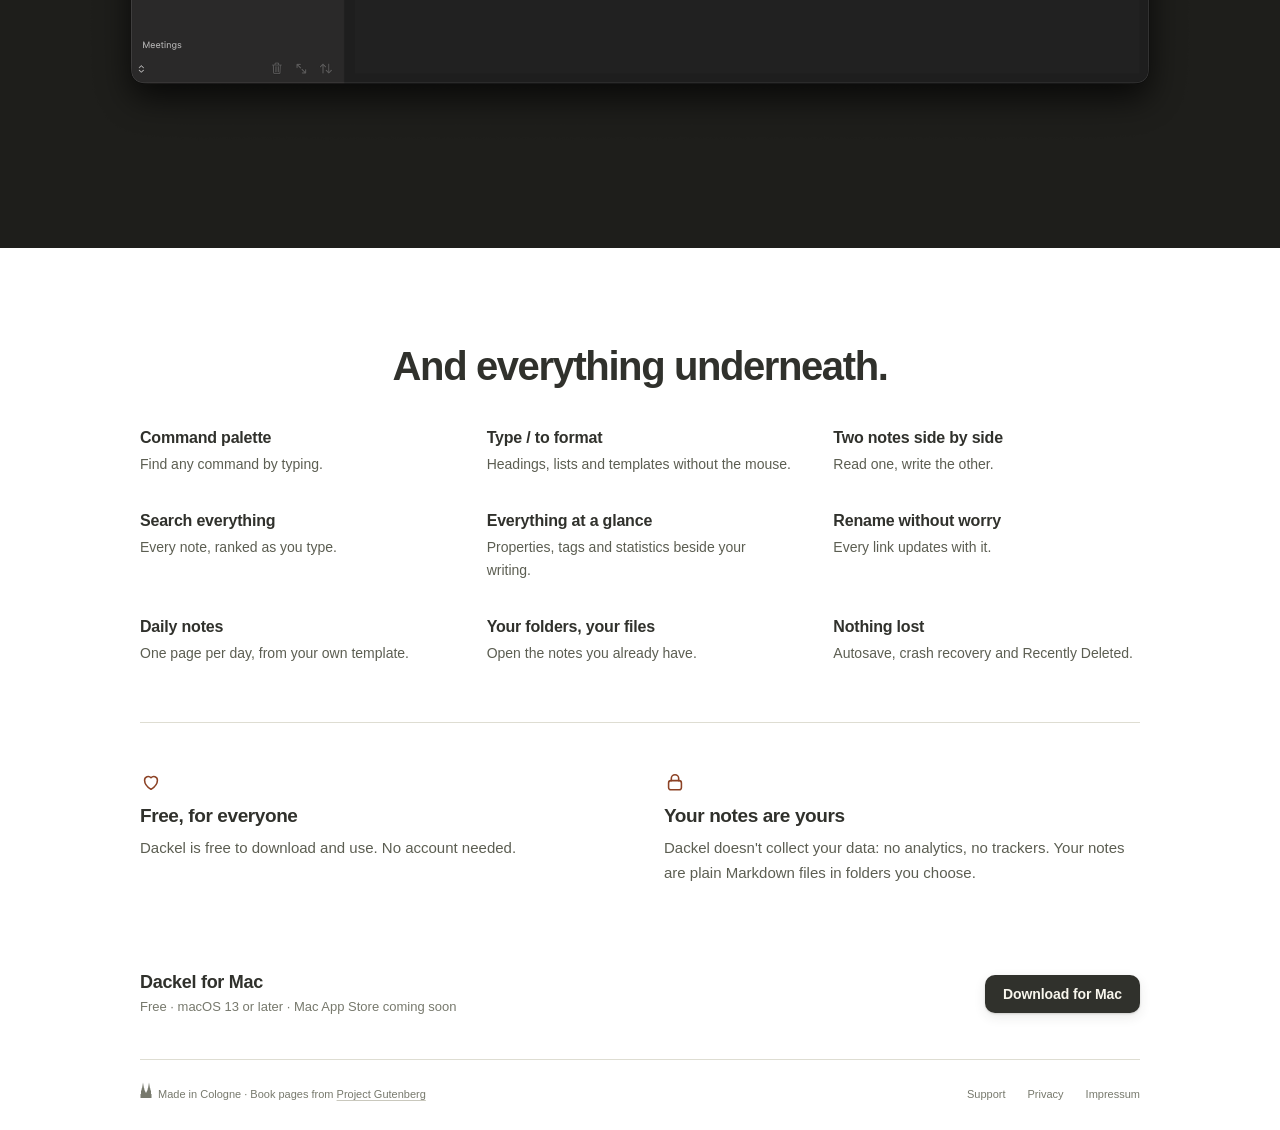
==== commit ec8110e8: "Retitle the Engineering code tile" ====
--- a/index.html
+++ b/index.html
@@ -155,7 +155,7 @@
           <div class="tile-art"><img src="assets/dackel-engineering-table-e63a8496.png" class="tile-card" style="--real-width: 484px" alt="The Retry schedule table as an editable grid: the cell “10 min” is selected for editing, with a plus button beside the grid to add a column and one below it to add a row." width="968" height="548" loading="lazy"></div>
         </article>
         <article class="point tile">
-          <h3>Code, in color.</h3>
+          <h3>See your code highlighted.</h3>
           <div class="tile-art"><img src="assets/dackel-engineering-code-985bcc30.png" class="tile-card" style="--real-width: 450px" alt="The Payload section of the design doc: a JSON code block for an order.paid event, with keys and strings in red and the amount 4200 in blue." width="900" height="668" loading="lazy"></div>
         </article>
       </div>
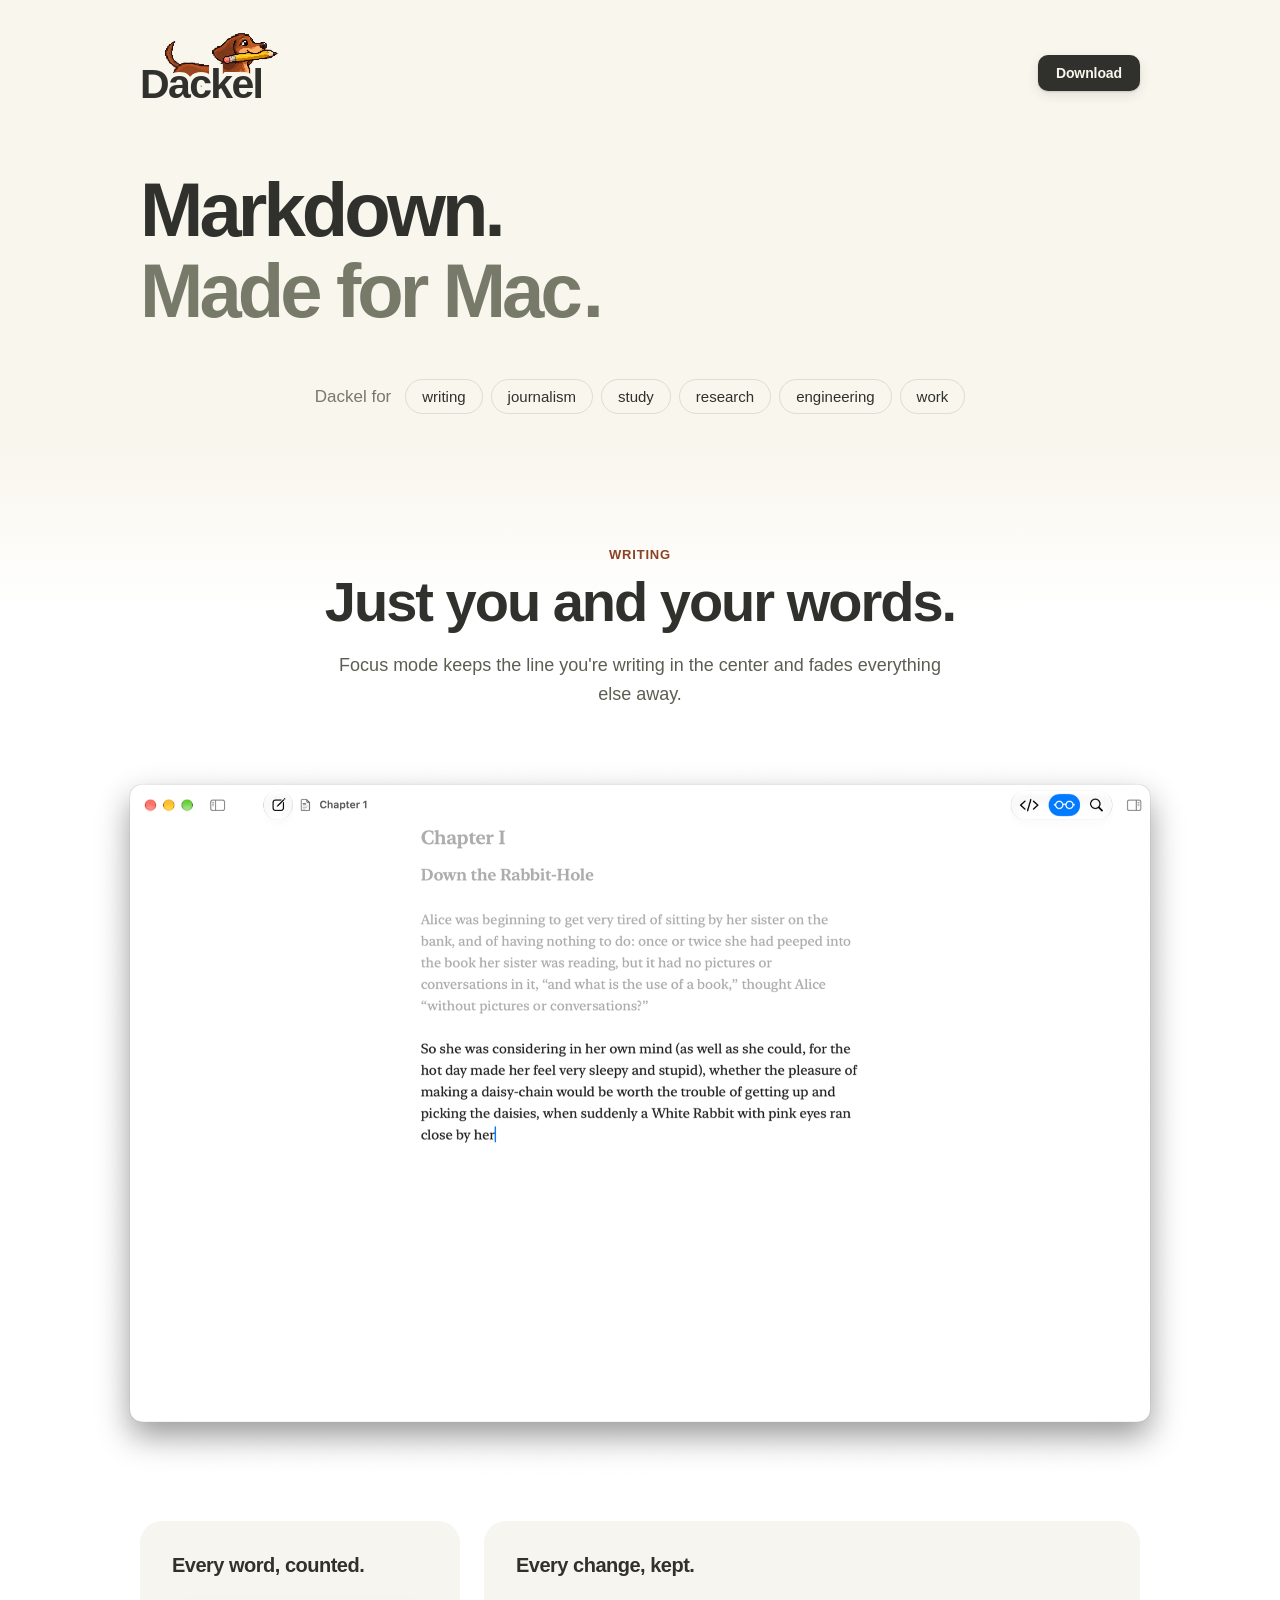
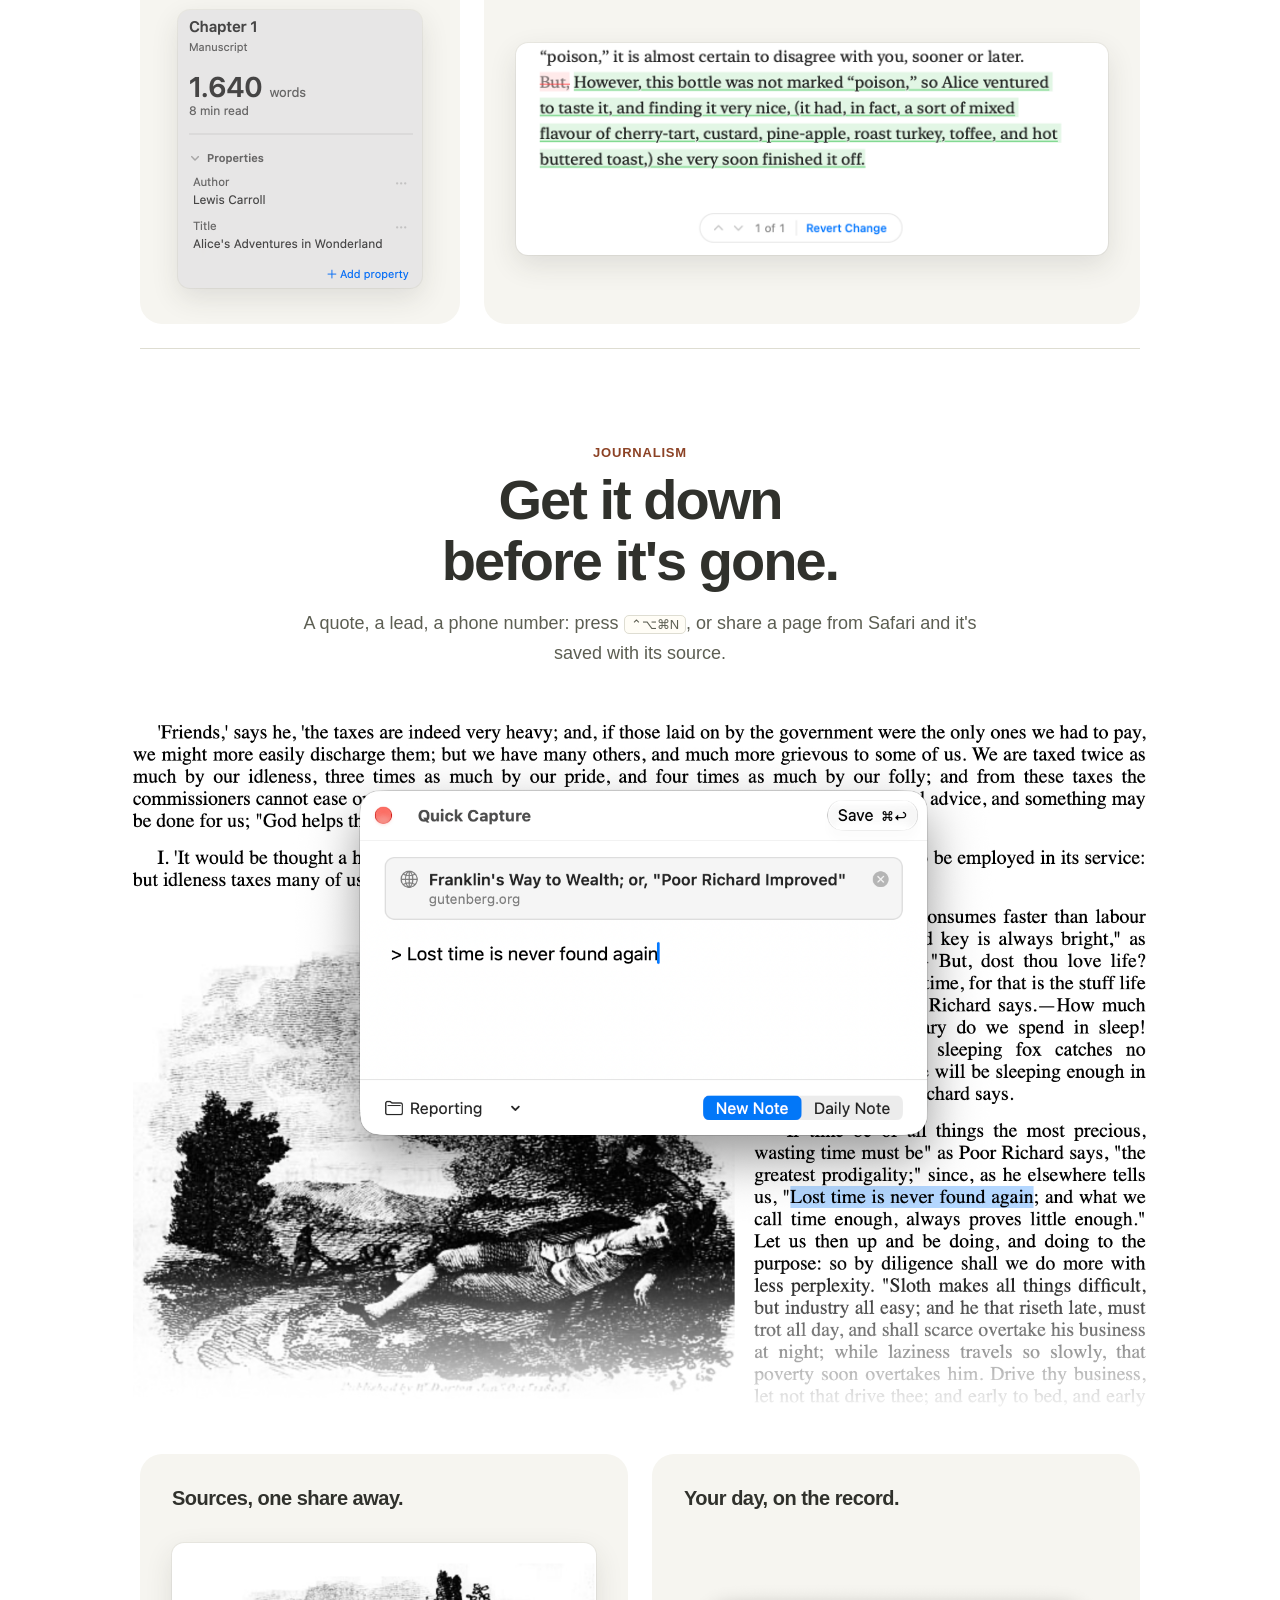
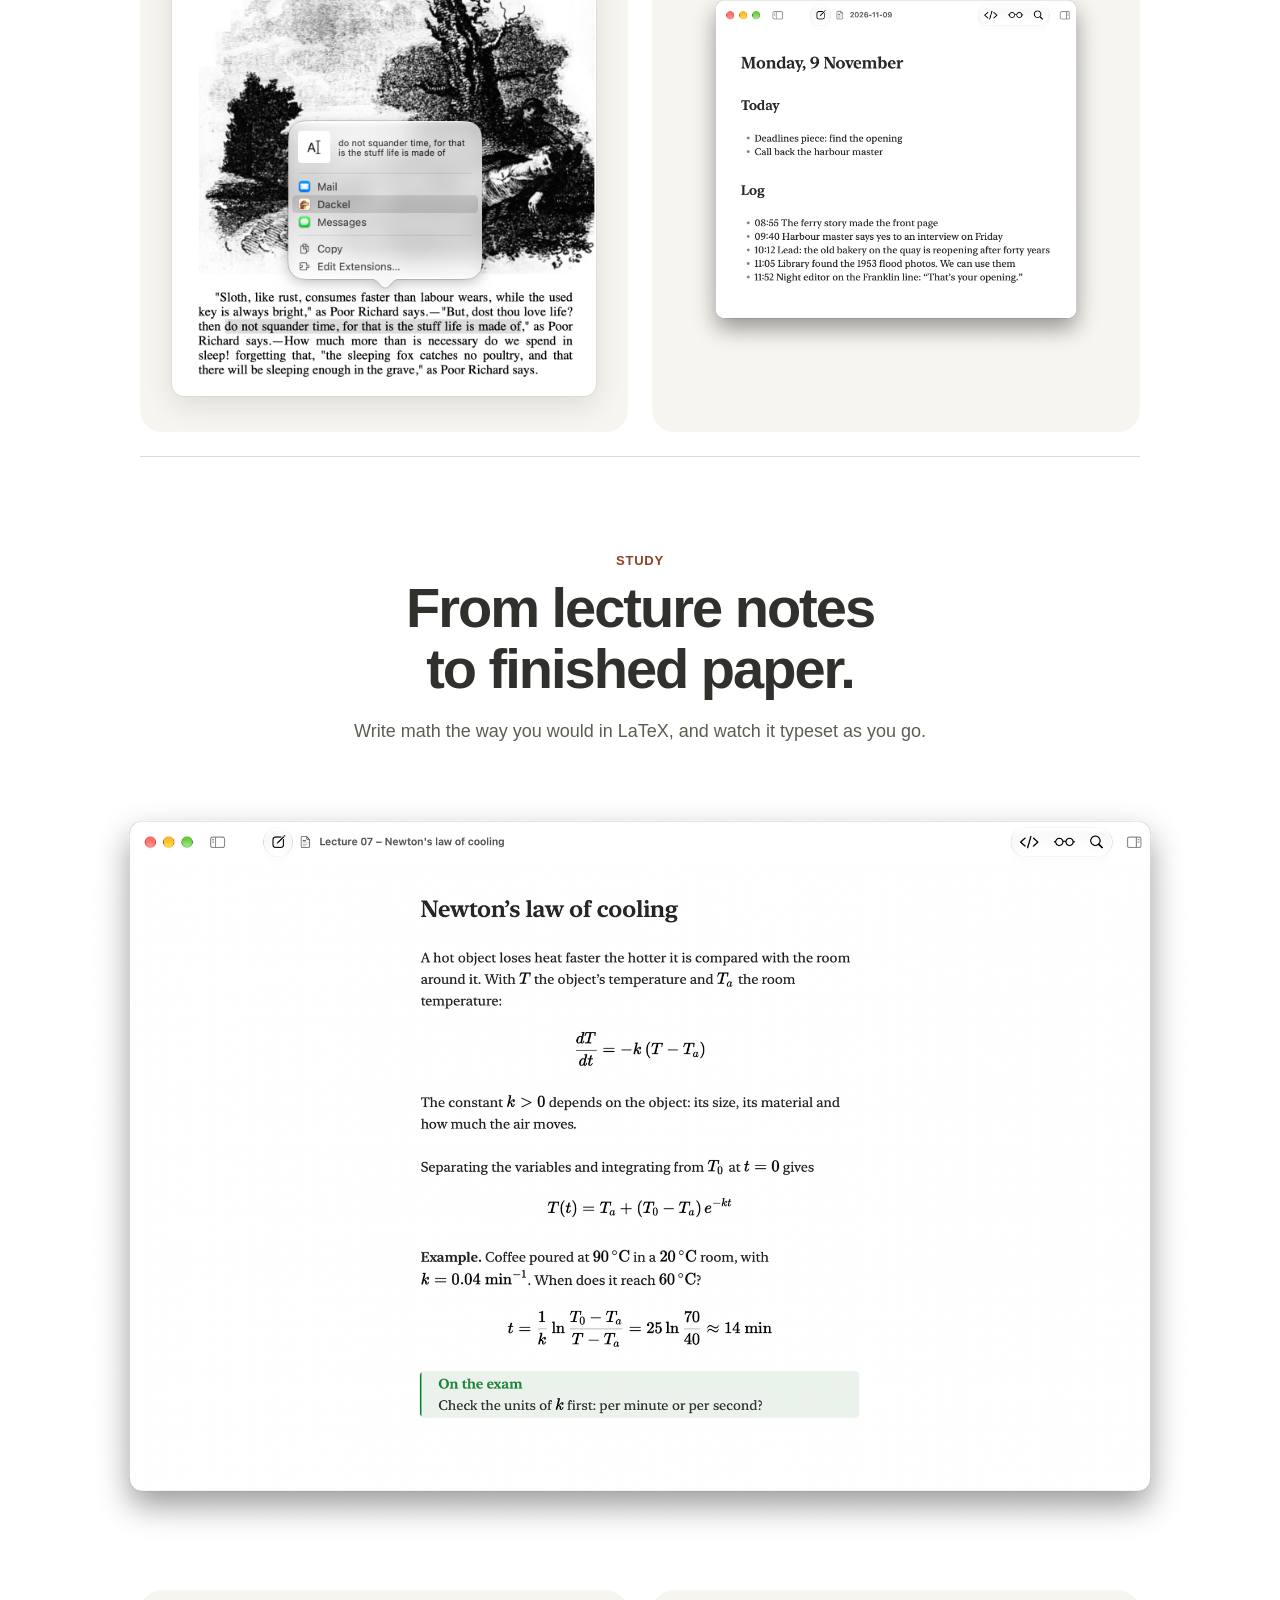
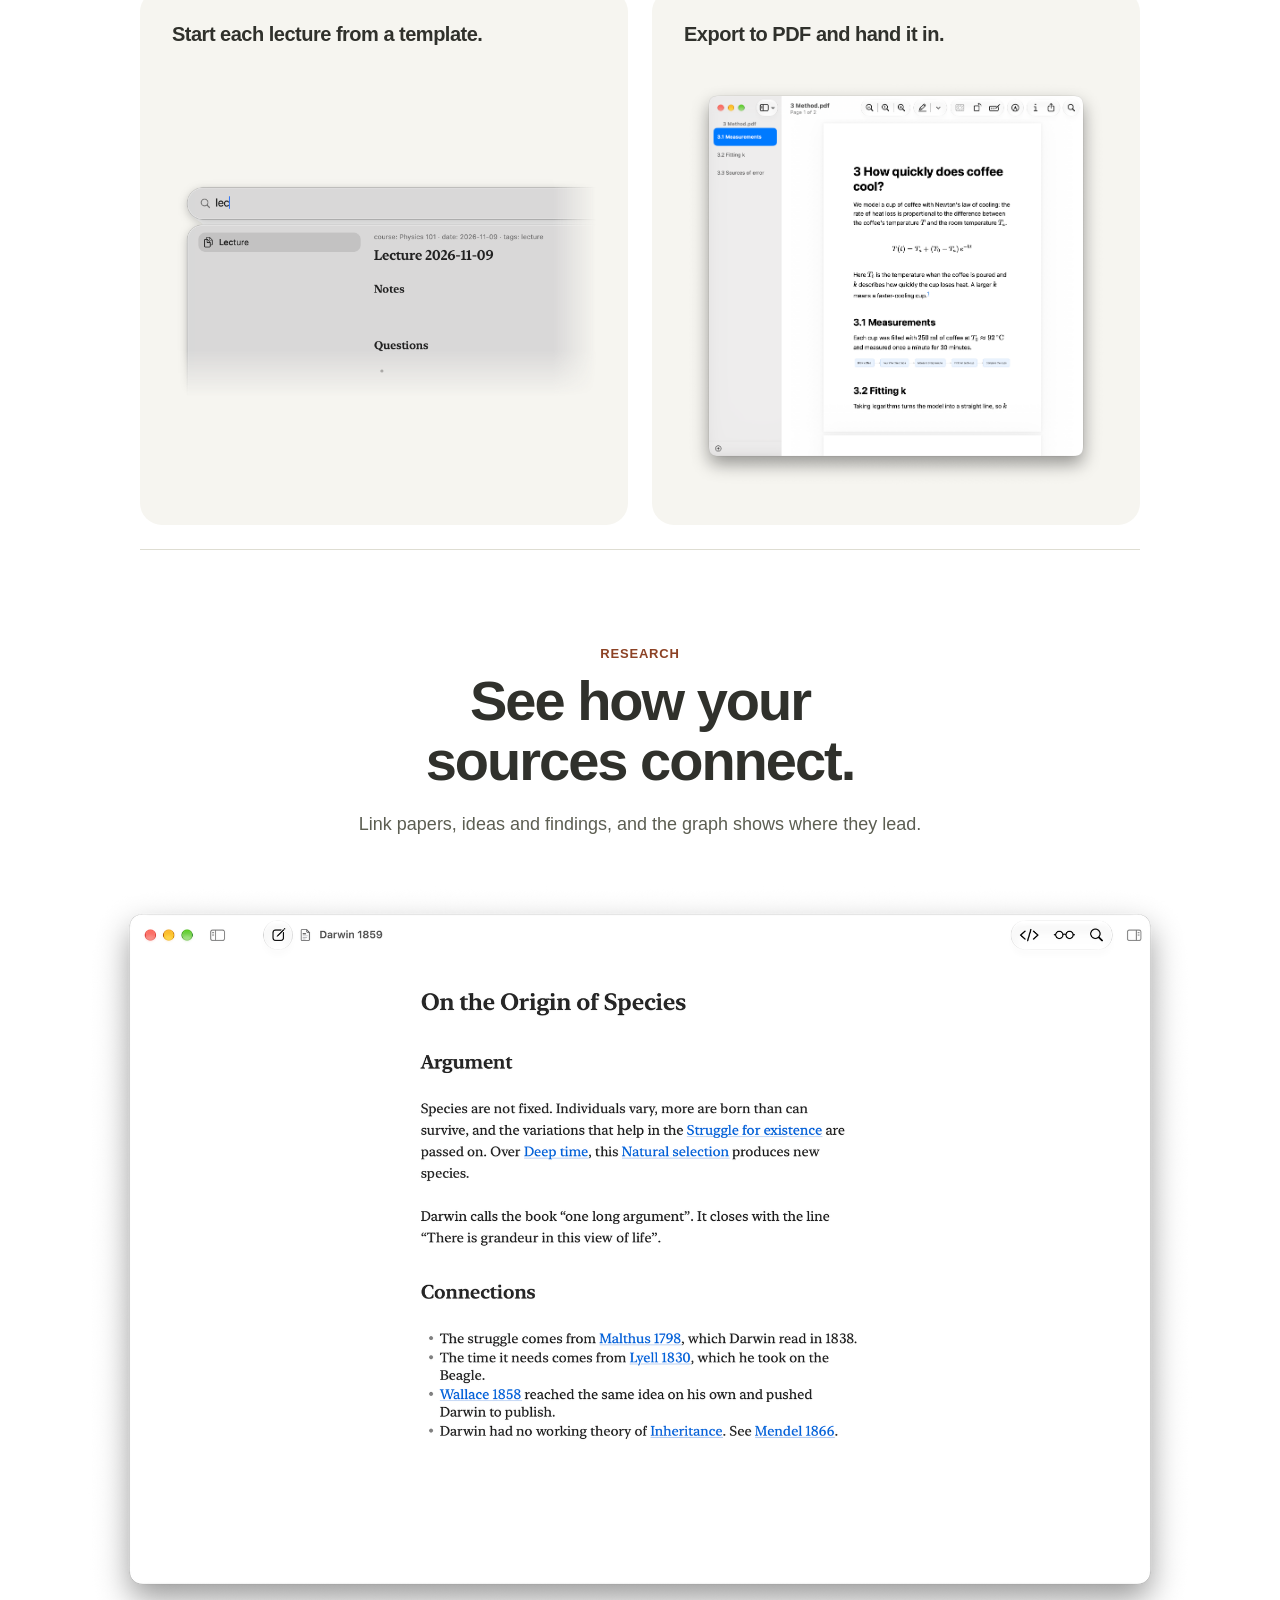
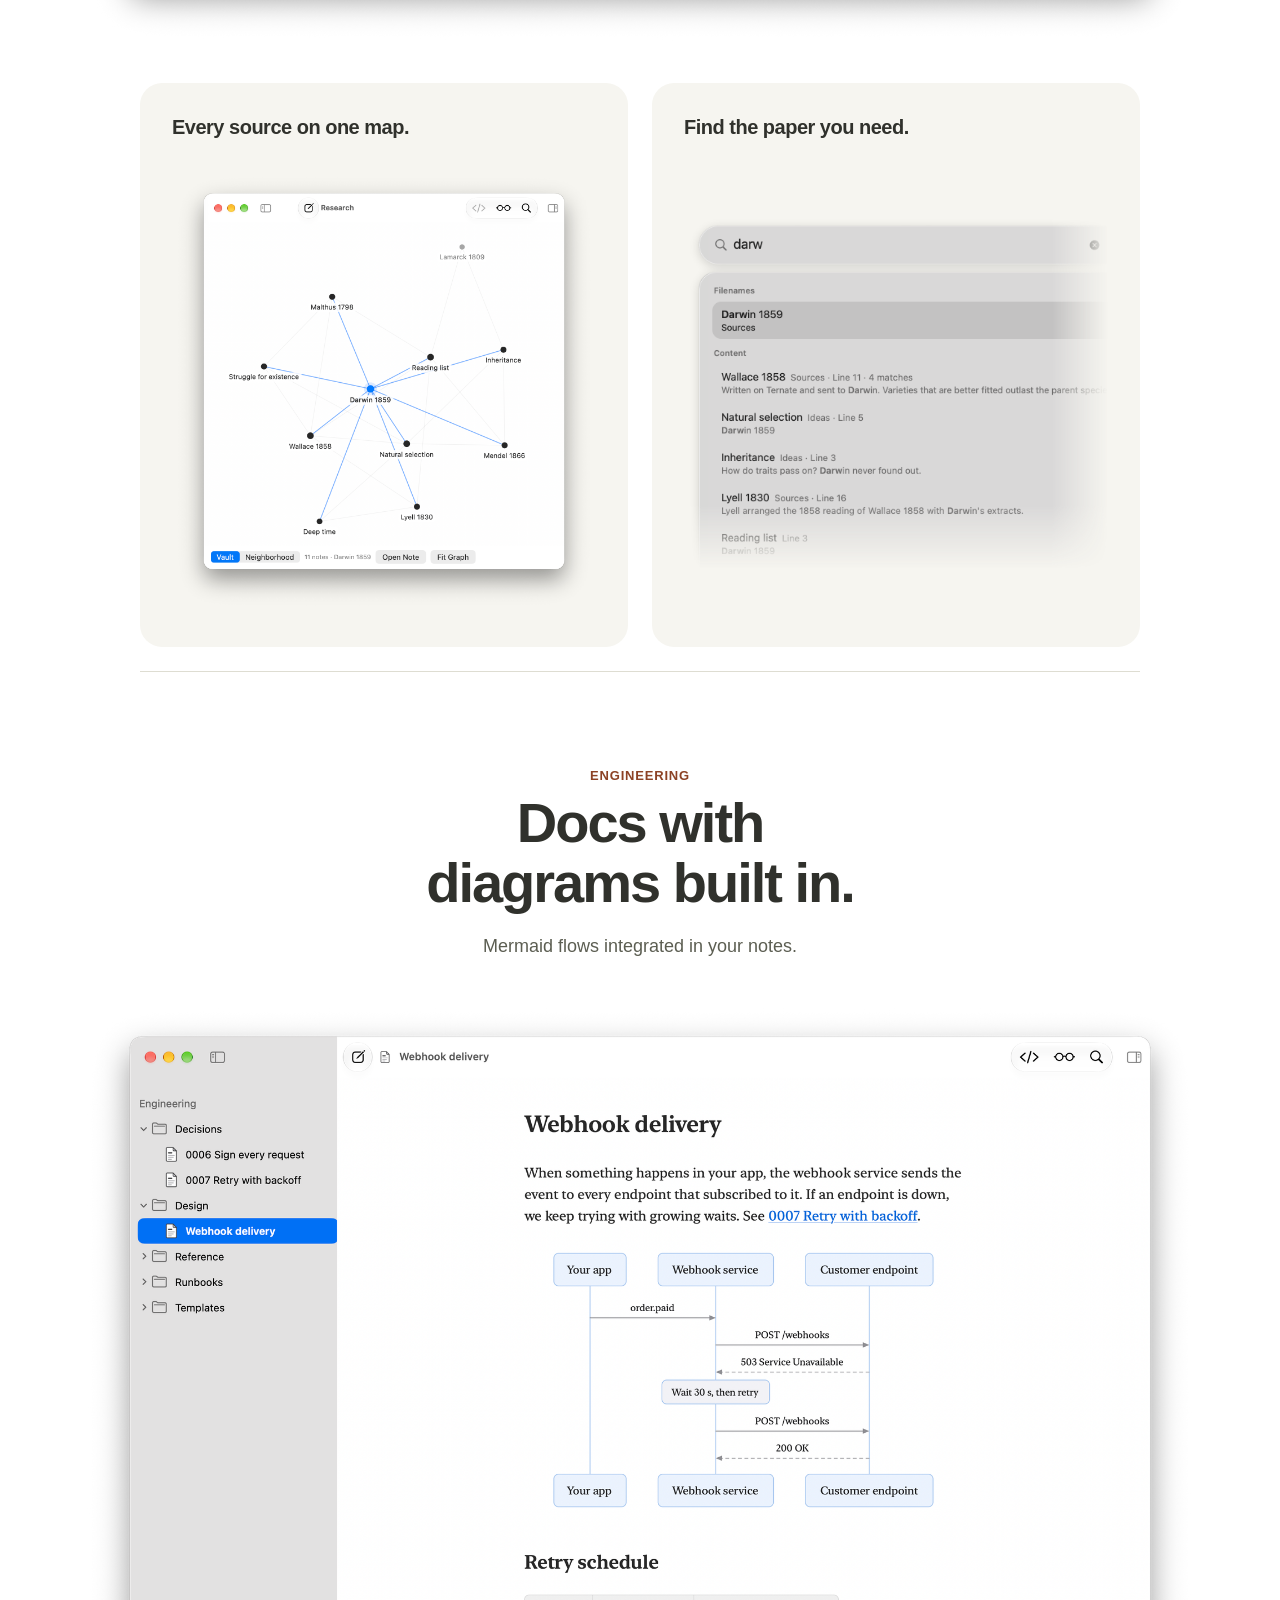
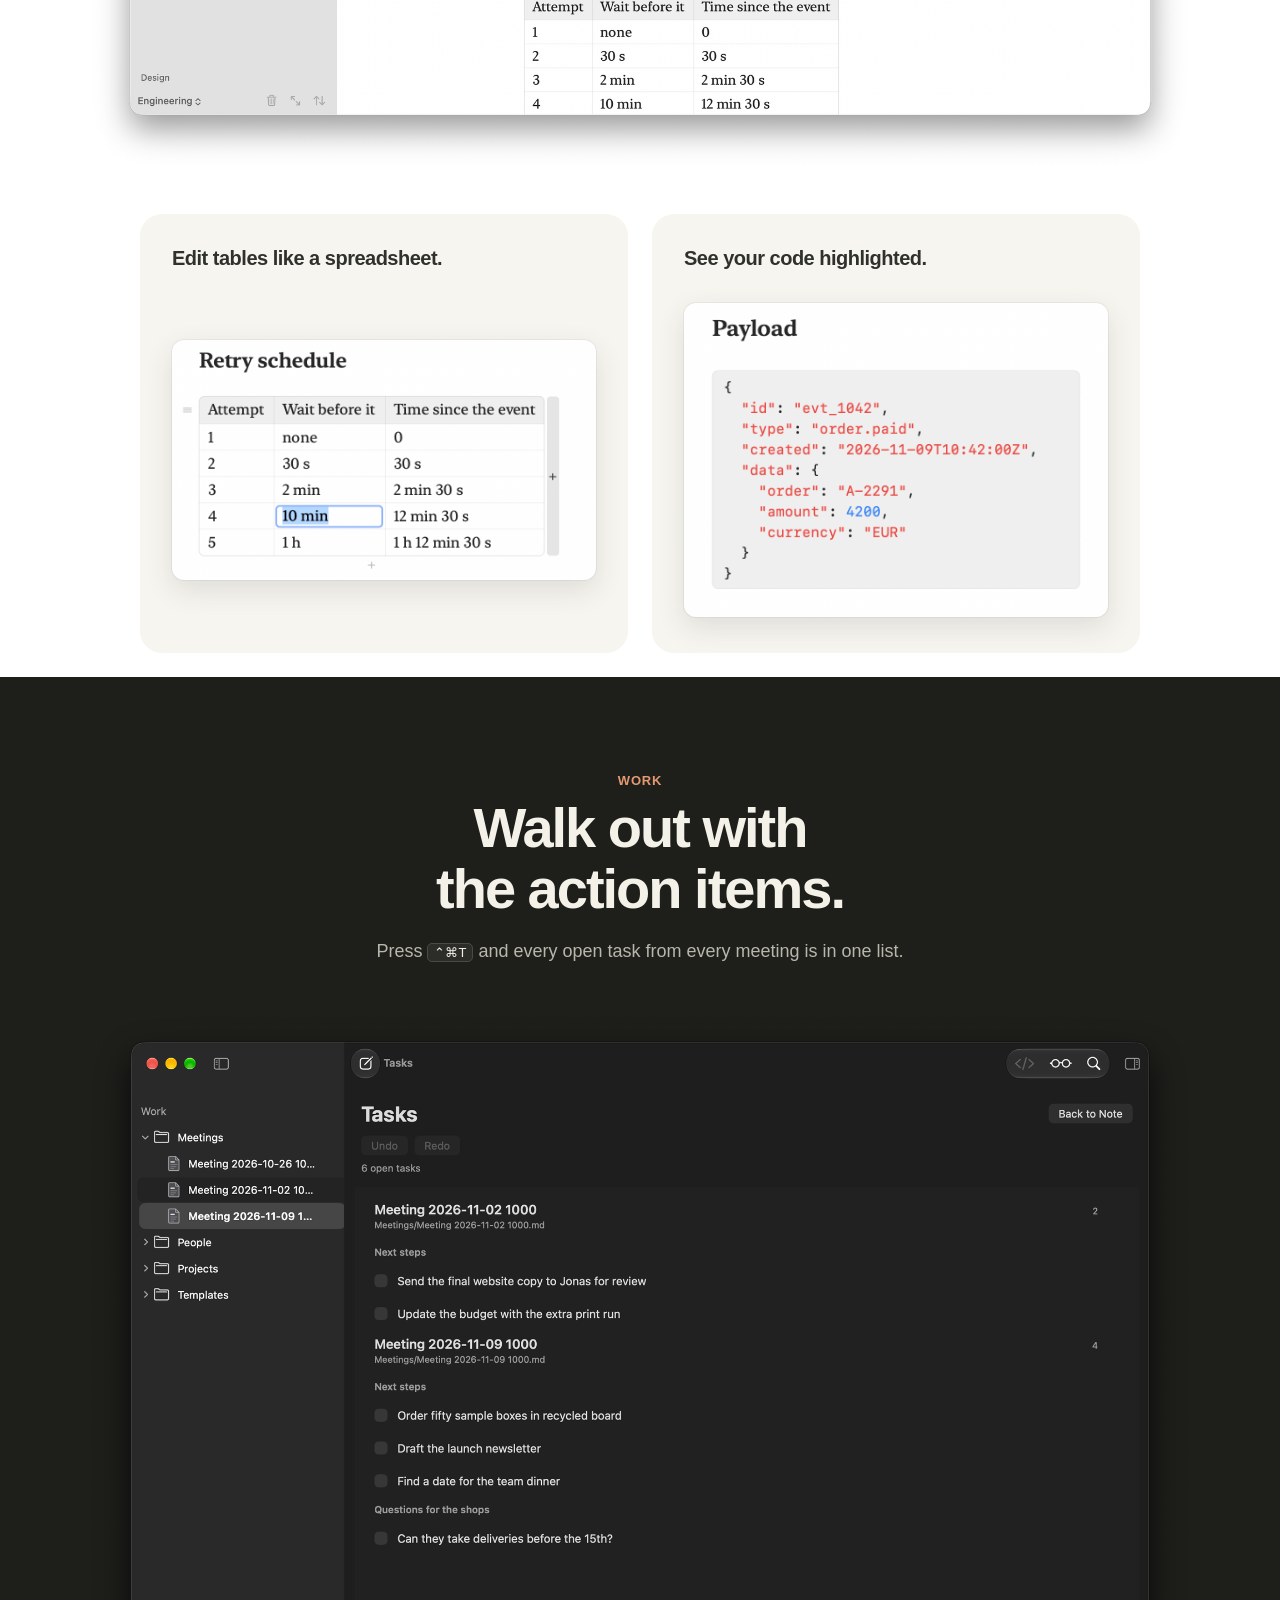
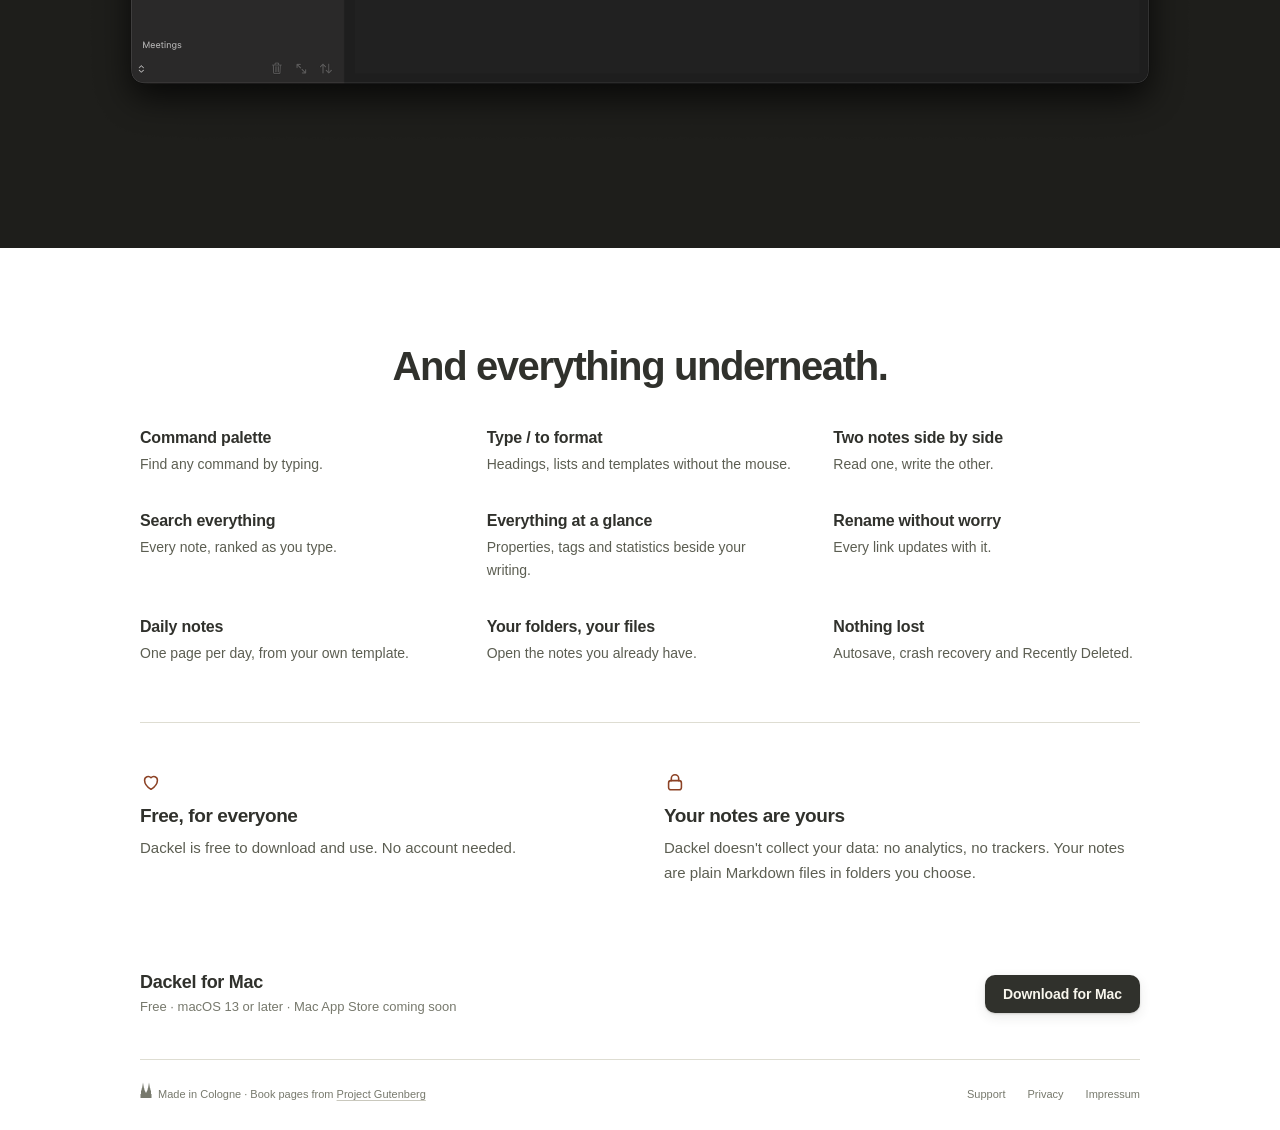
==== commit 4603dccf: "Promise a source only for pages shared from Safari Text shared on its own arrives without an address" ====
--- a/index.html
+++ b/index.html
@@ -85,7 +85,7 @@
       <header class="chapter-head">
         <p class="chapter-eyebrow">Journalism</p>
         <h2 id="journalism-title">Get it down before it's gone.</h2>
-        <p class="chapter-lede">A quote, a lead, a phone number: press <kbd>⌃⌥⌘N</kbd> or share from any app, and it's saved with its source.</p>
+        <p class="chapter-lede">A quote, a lead, a phone number: press <kbd>⌃⌥⌘N</kbd>, or share a page from Safari and it's saved with its source.</p>
       </header>
       <figure class="chapter-visual">
         <img class="page-fade" src="assets/dackel-journalism-capture-e4ad2b00.png" alt="Quick Capture over Franklin's The Way to Wealth on Project Gutenberg: a link card for the page and the quoted line “Lost time is never found again”, which is highlighted in the text, ready to save as a new note in the Reporting folder." width="1808" height="1142" loading="lazy">
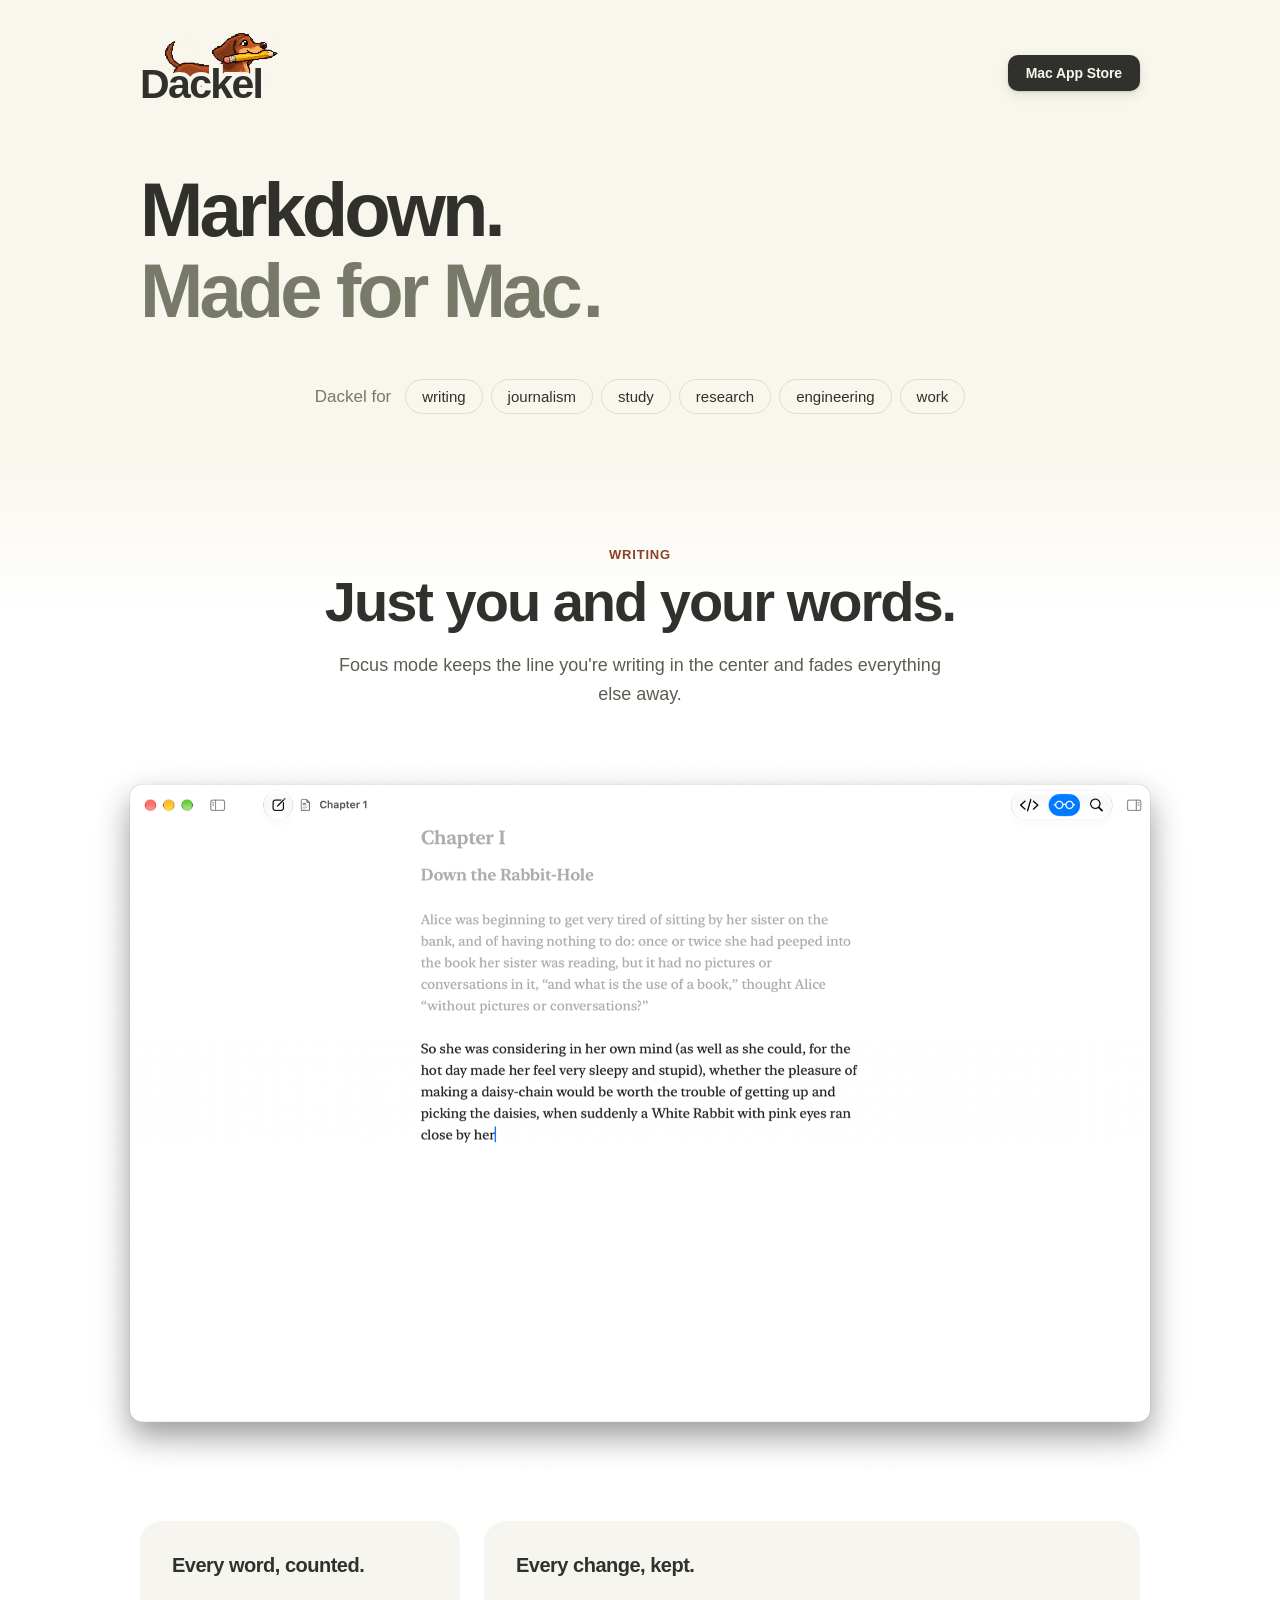
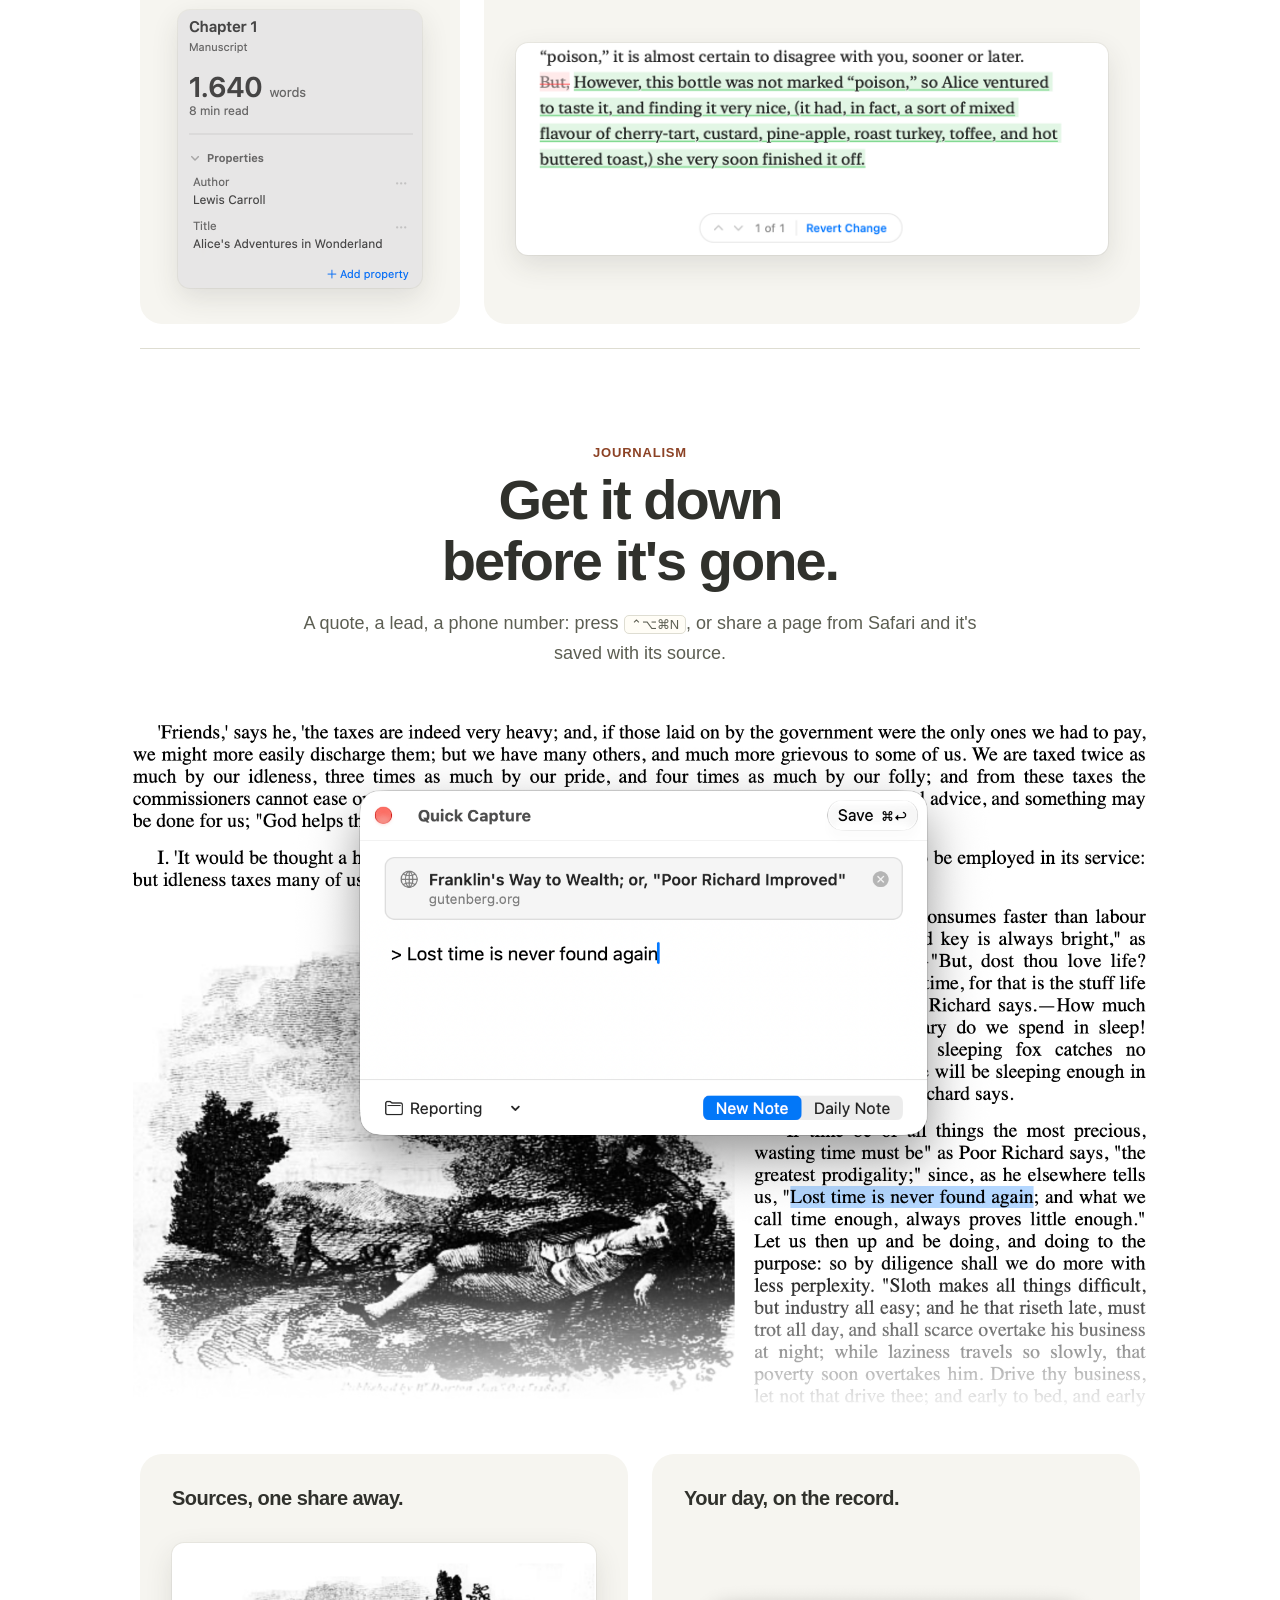
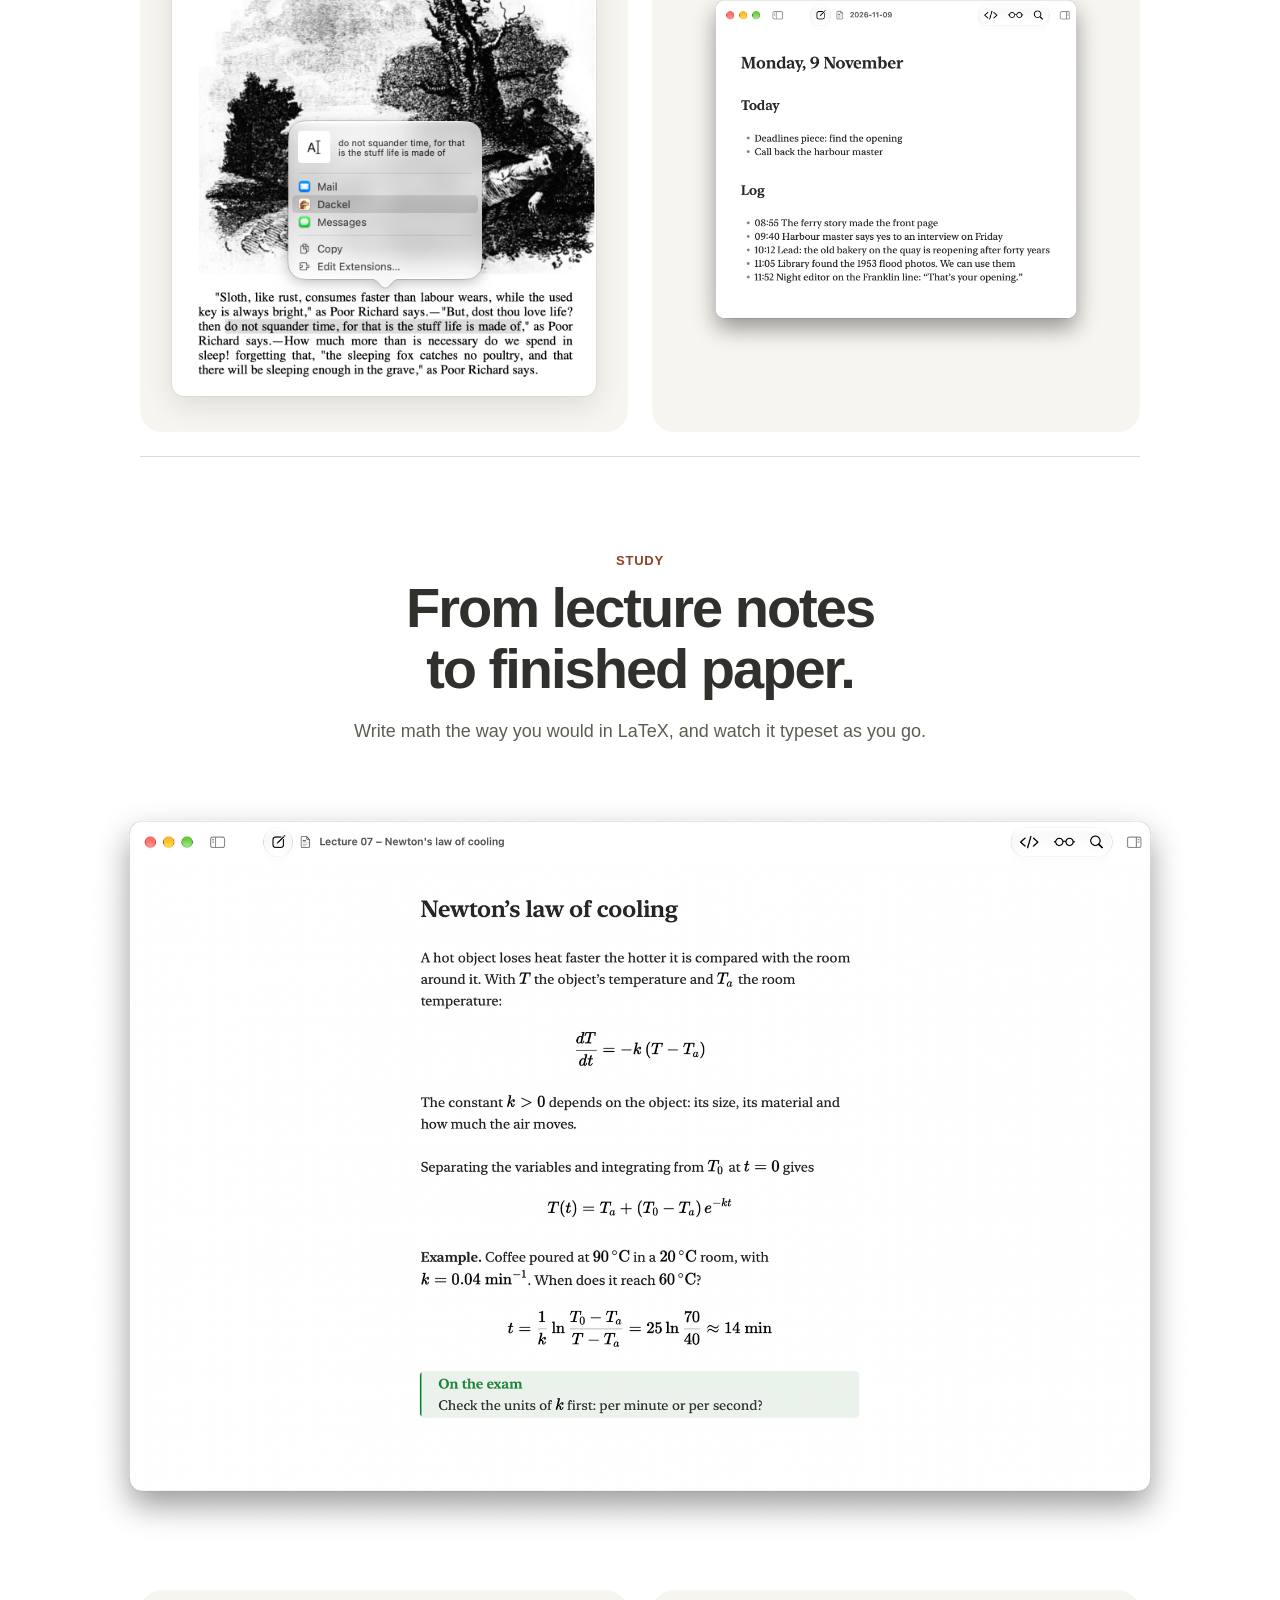
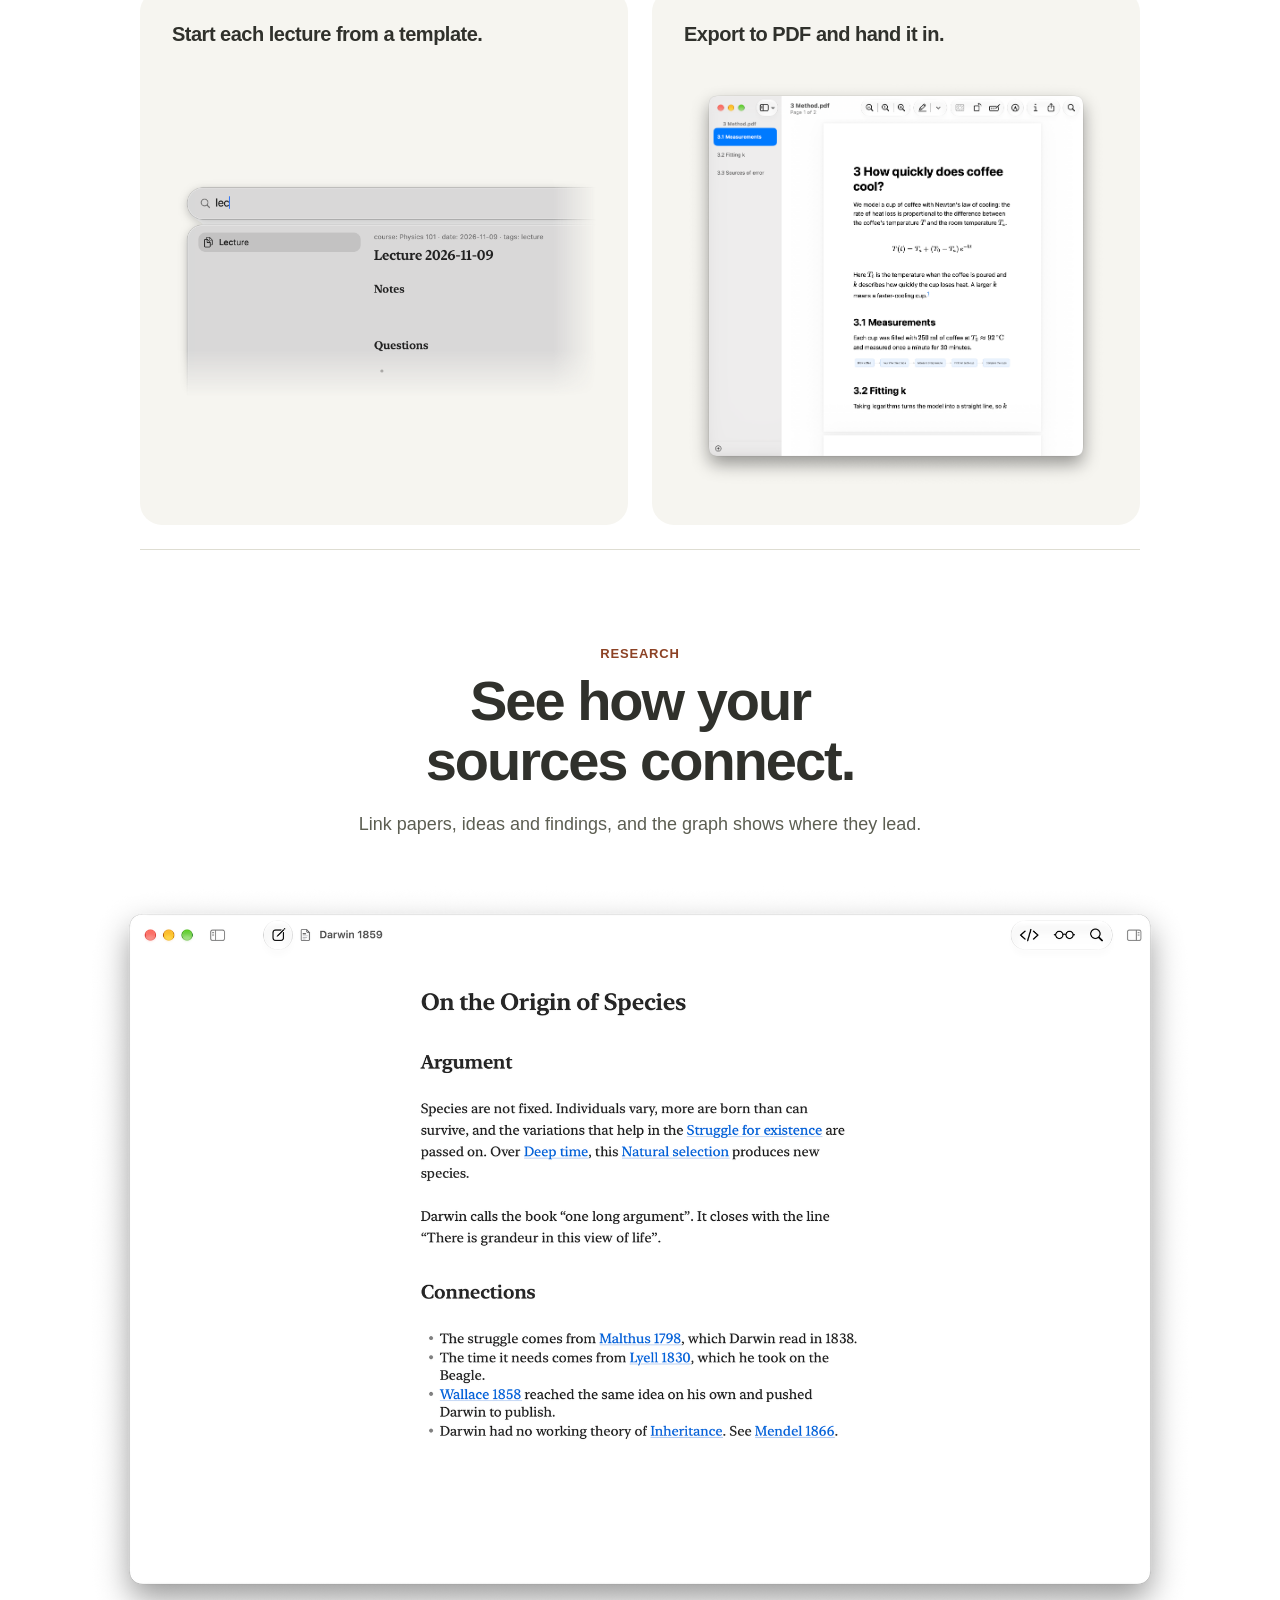
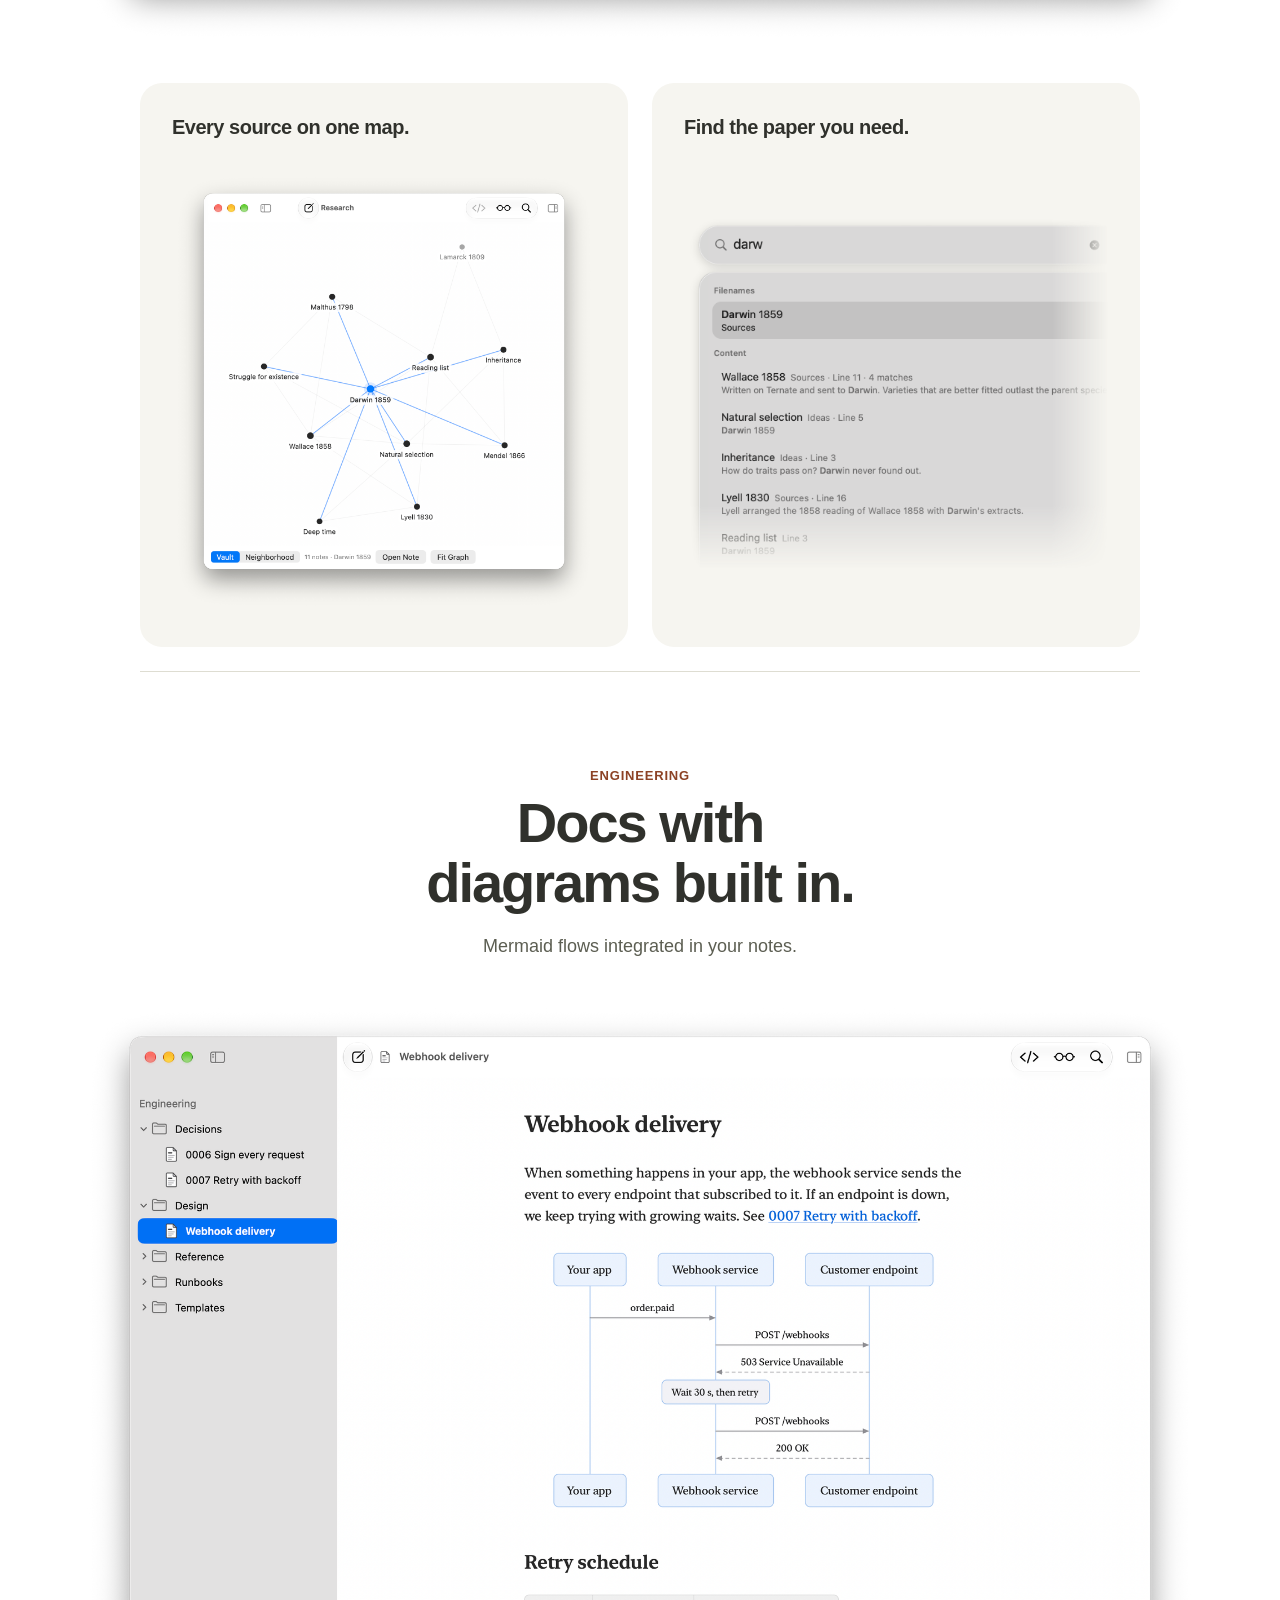
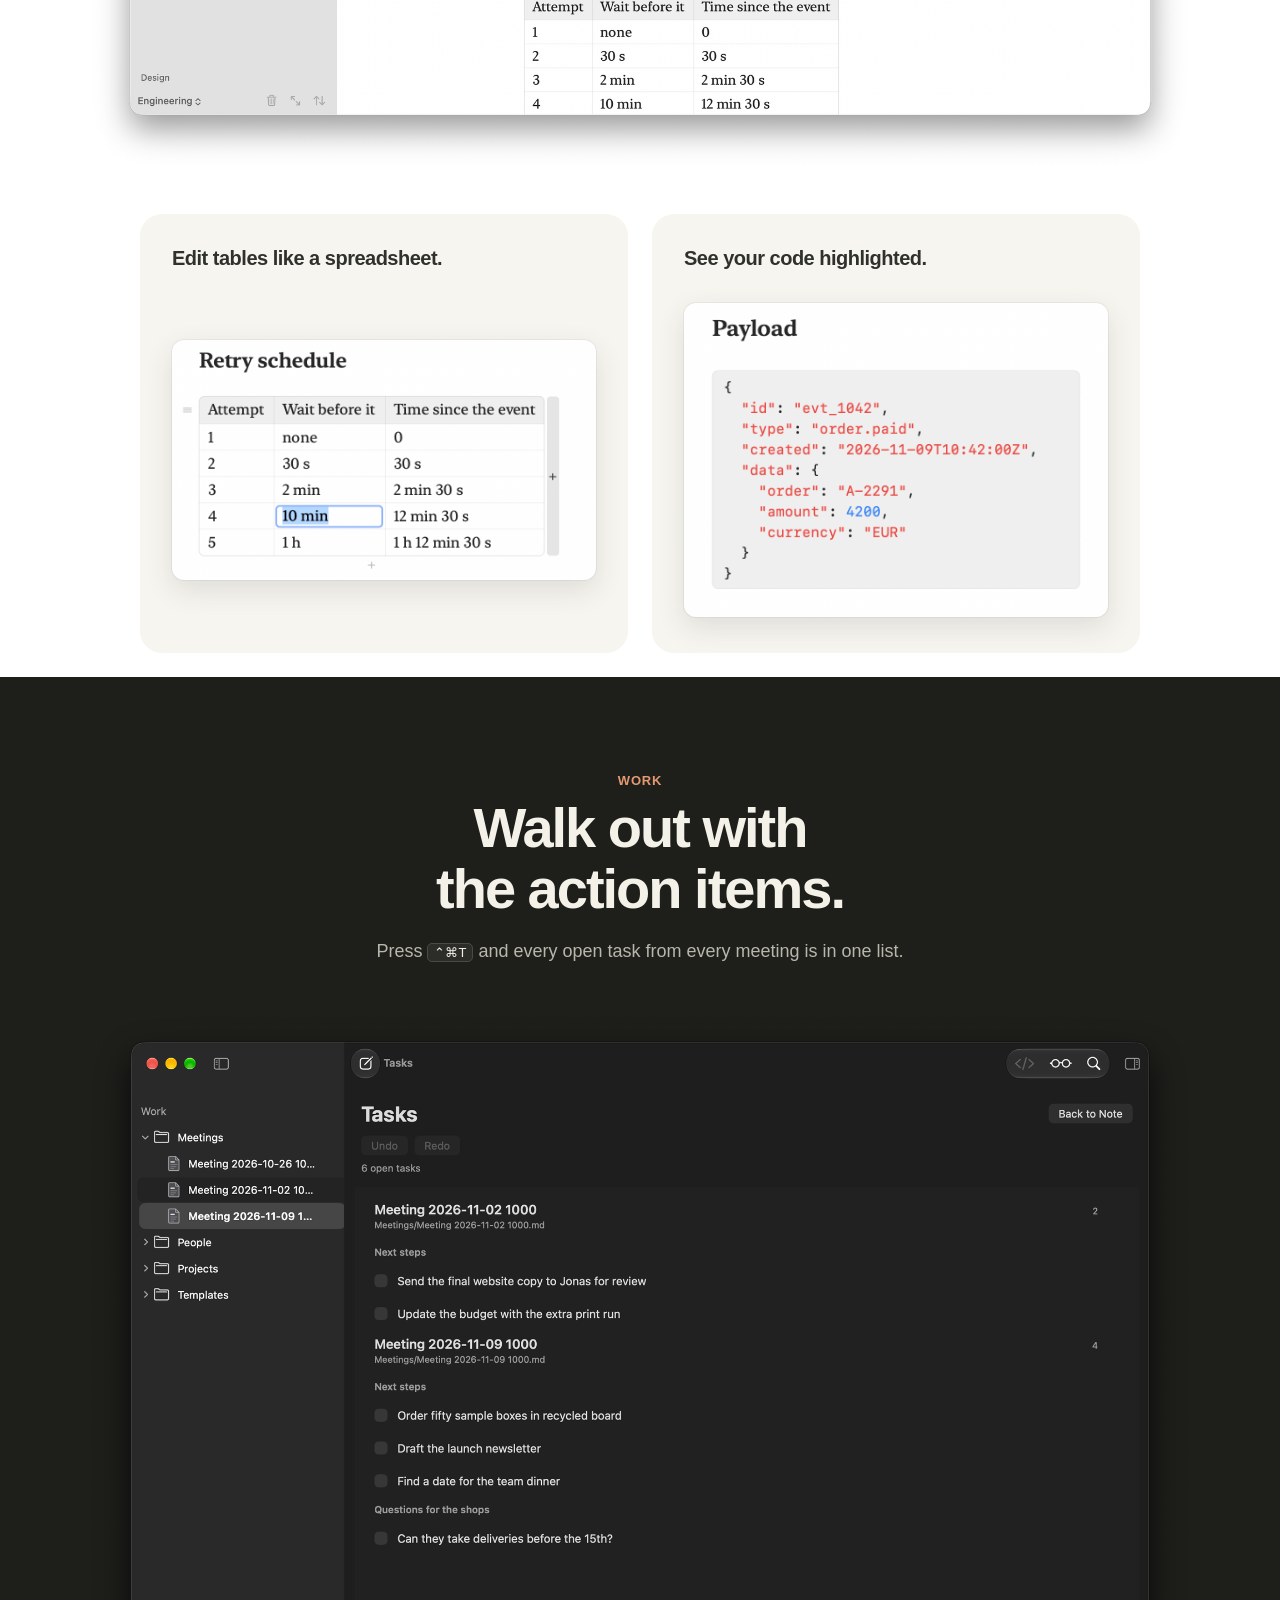
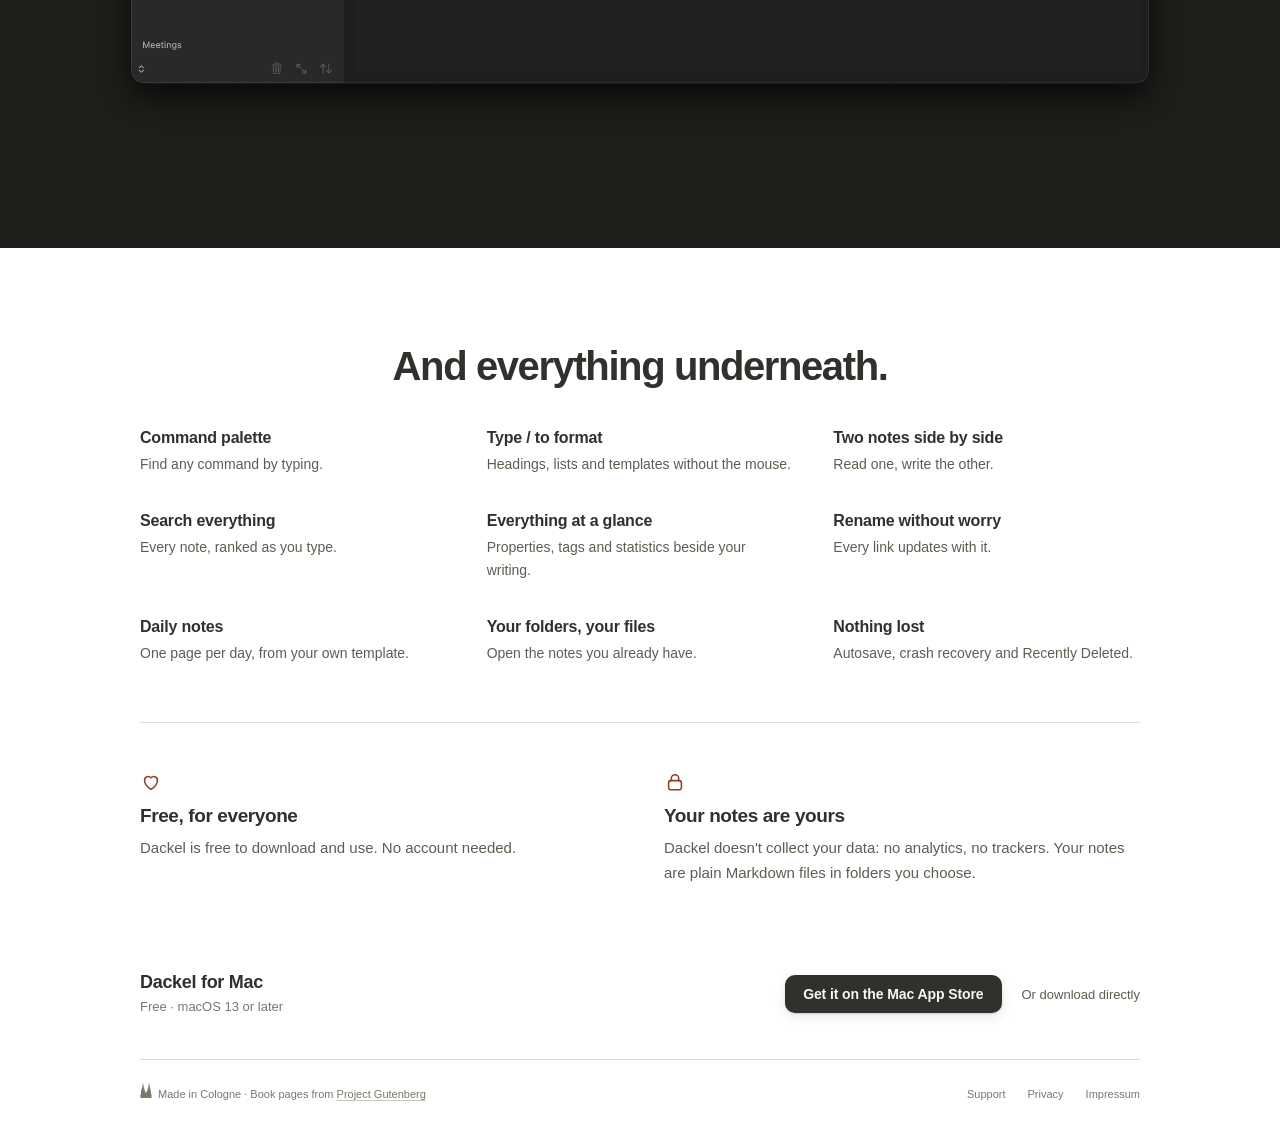
==== commit 640b521e: "Link the Mac App Store from the homepage Dackel is now on the Mac App Store, so the header button an" ====
--- a/index.html
+++ b/index.html
@@ -30,7 +30,7 @@
         </div>
       </div>
       <div class="header-get">
-        <a class="download-button header-download" href="https://github.com/rblch/dackel-releases/releases/latest/download/Dackel.dmg" download>Download</a>
+        <a class="download-button header-download" href="https://apps.apple.com/app/dackel/id6826664805">Mac App Store</a>
       </div>
       <canvas class="mascot-walkway" hidden aria-hidden="true"></canvas>
       <span class="sr-only mascot-status" role="status"></span>
@@ -203,9 +203,12 @@
     <section class="closing" aria-label="Download Dackel">
       <div>
         <h2>Dackel for Mac</h2>
-        <p>Free · macOS 13 or later · Mac App Store coming soon</p>
-      </div>
-      <a class="download-button download-button-small" href="https://github.com/rblch/dackel-releases/releases/latest/download/Dackel.dmg" download>Download for Mac</a>
+        <p>Free · macOS 13 or later</p>
+      </div>
+      <div class="closing-get">
+        <a class="download-button download-button-small" href="https://apps.apple.com/app/dackel/id6826664805">Get it on the Mac App Store</a>
+        <a class="direct-download" href="https://github.com/rblch/dackel-releases/releases/latest/download/Dackel.dmg" download>Or download directly</a>
+      </div>
     </section>
 
     <footer>
--- a/homepage.css
+++ b/homepage.css
@@ -76,6 +76,9 @@
 .closing { display: flex; justify-content: space-between; align-items: center; flex-wrap: wrap; gap: 18px 38px; padding: 38px 0 42px; }
 .closing h2 { margin: 0 0 4px; font-size: 18px; font-weight: 600; letter-spacing: -.3px; }
 .closing p { margin: 0; font-size: 13px; line-height: 1.6; color: #77796d; }
+.closing-get { display: flex; align-items: center; flex-wrap: wrap; gap: 10px 20px; }
+.direct-download { font-size: 13px; color: #5c5e52; text-decoration: none; }
+.direct-download:hover { color: #8c4225; text-decoration: underline; }
 .closing .download-button-small { width: auto; height: 38px; padding: 0 18px; border-radius: 10px; font-size: 14px; }
 footer { display: flex; justify-content: space-between; align-items: baseline; gap: 20px; border-top: 1px solid #deddd2; padding: 22px 0 30px; font-size: 11px; color: #77796d; }
 footer p { margin: 0; }
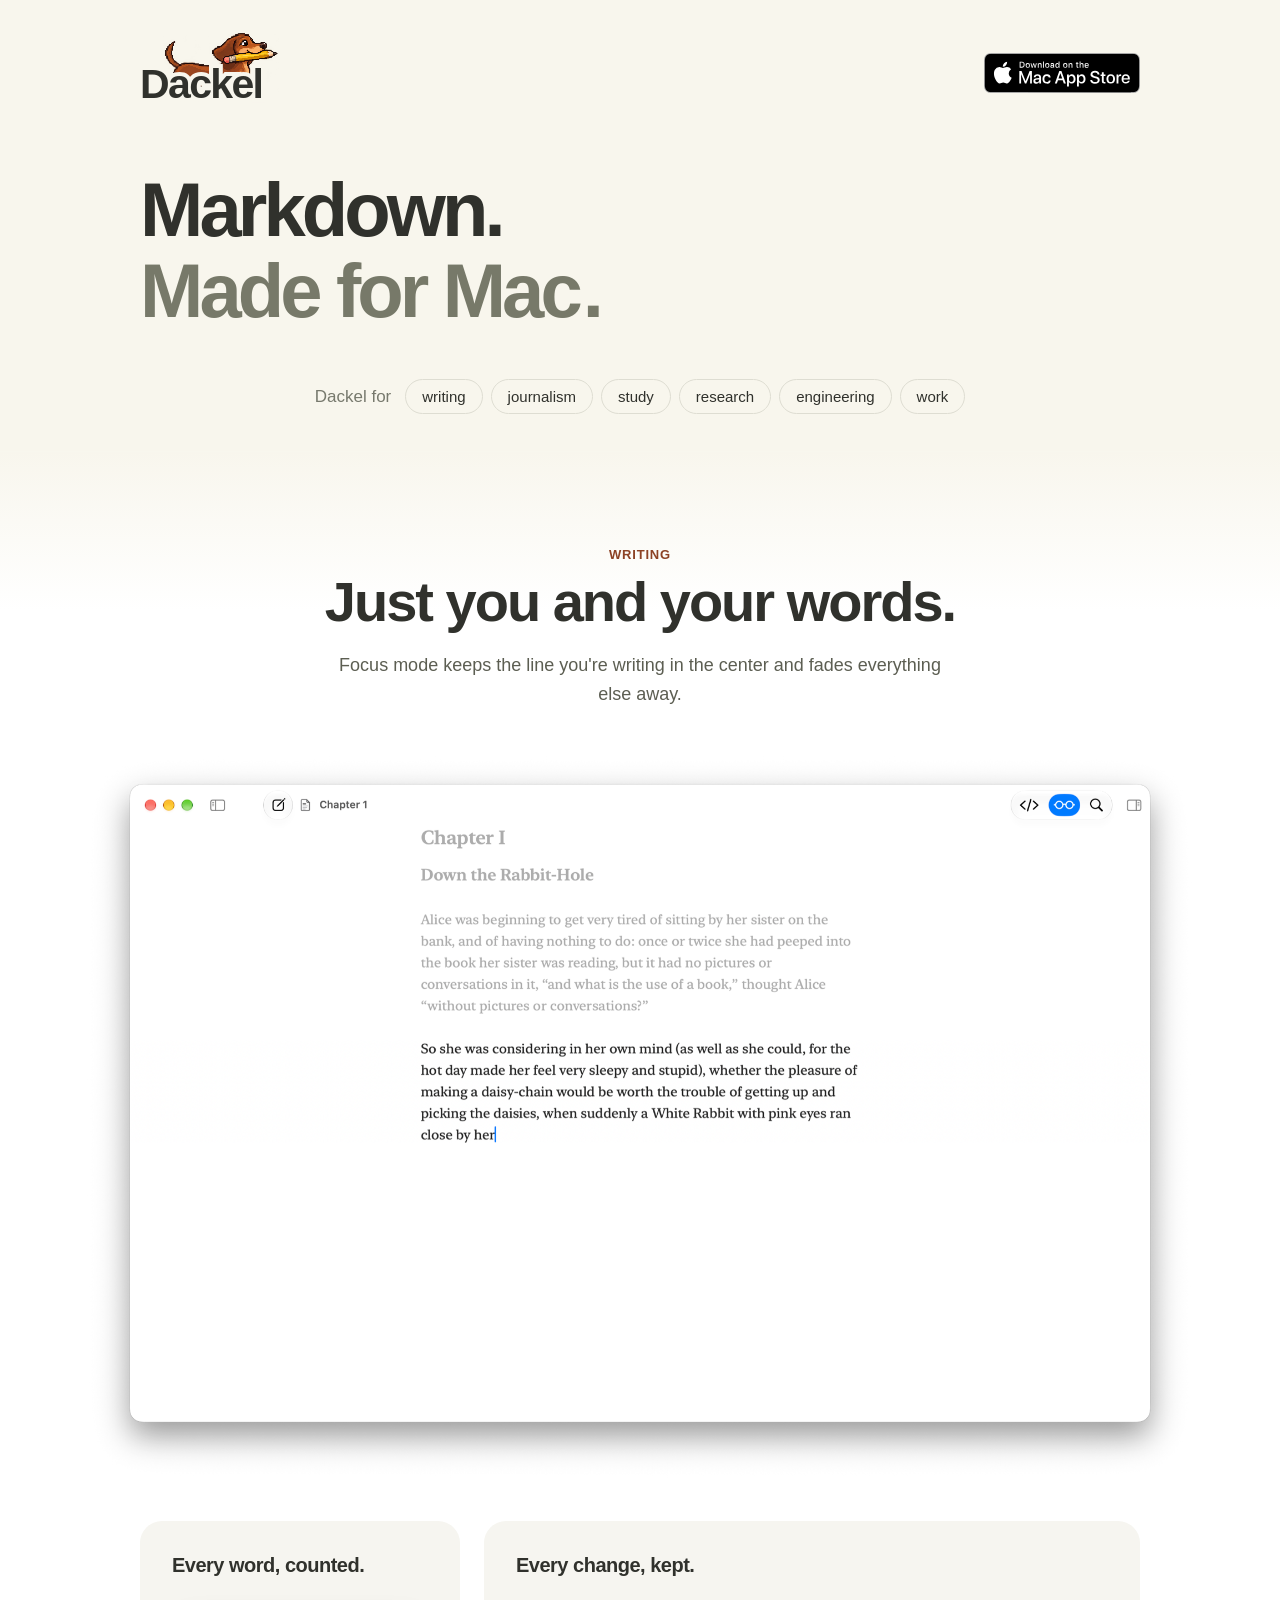
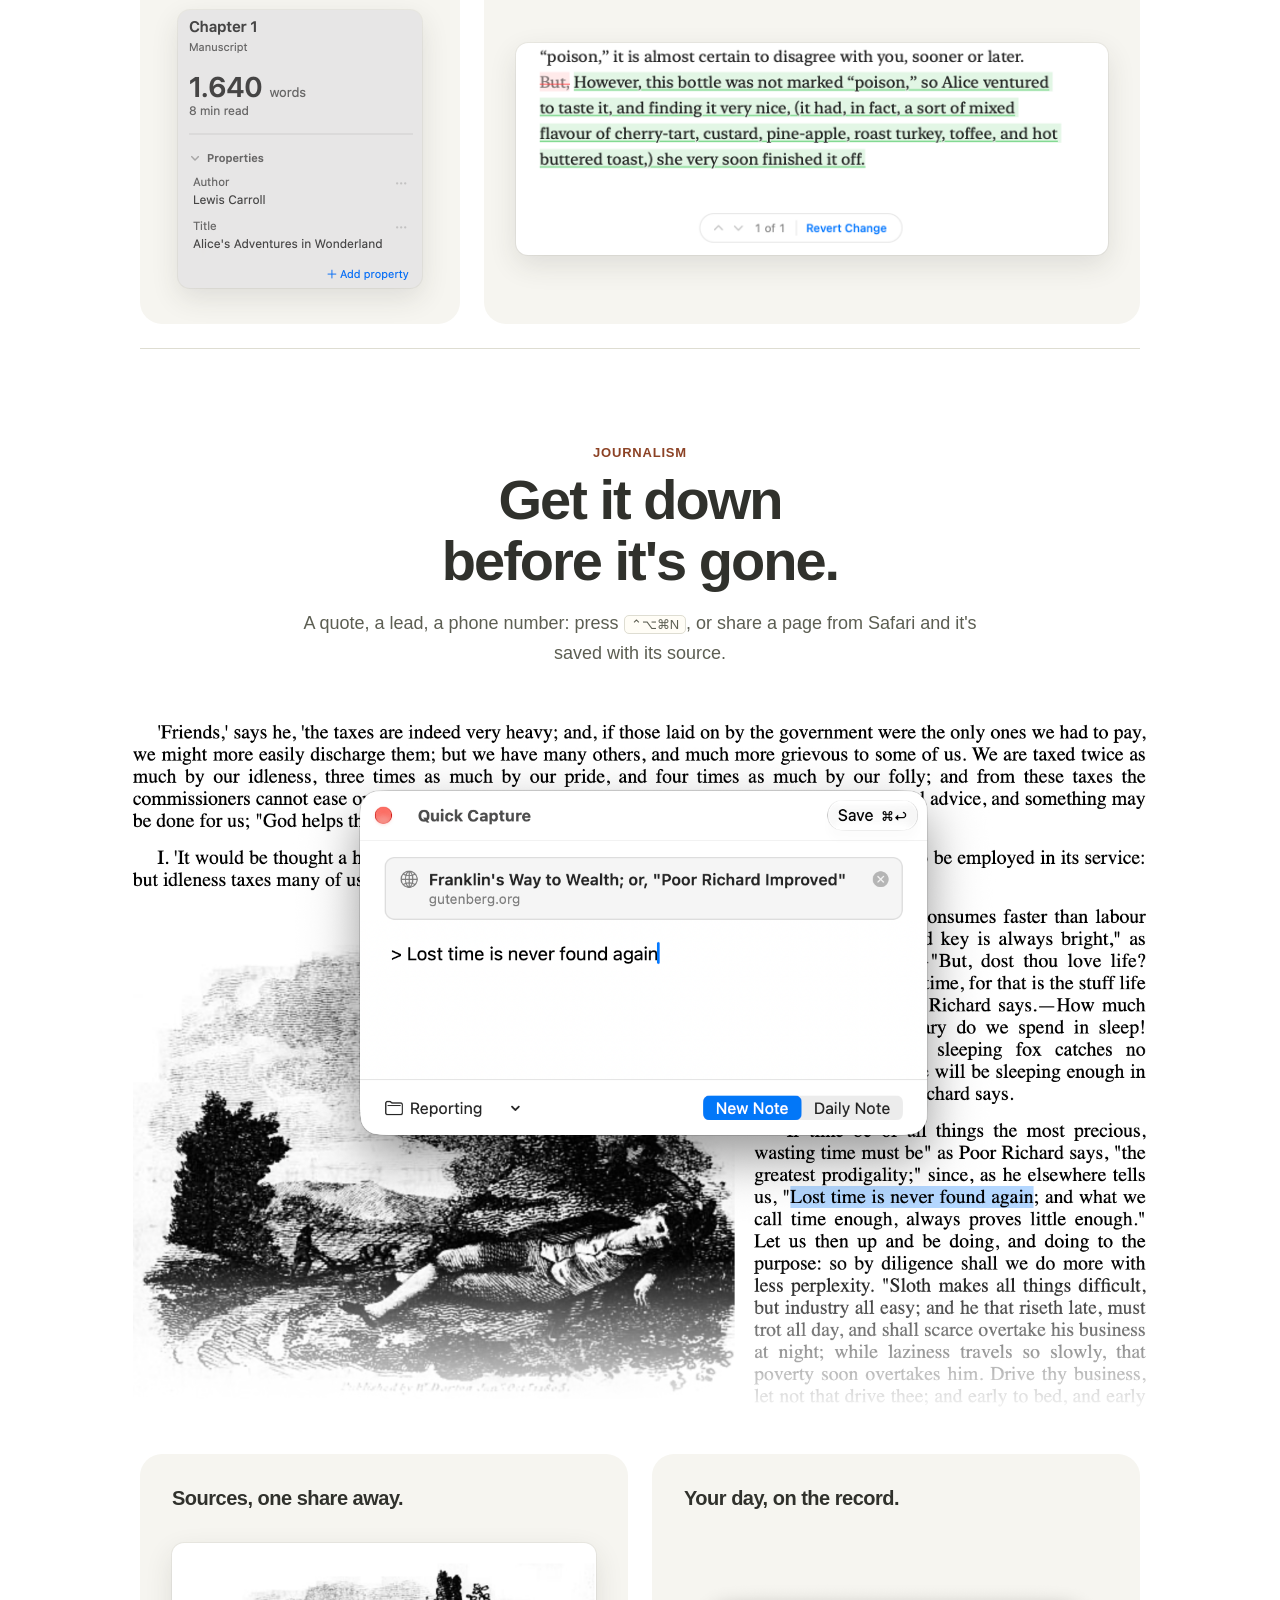
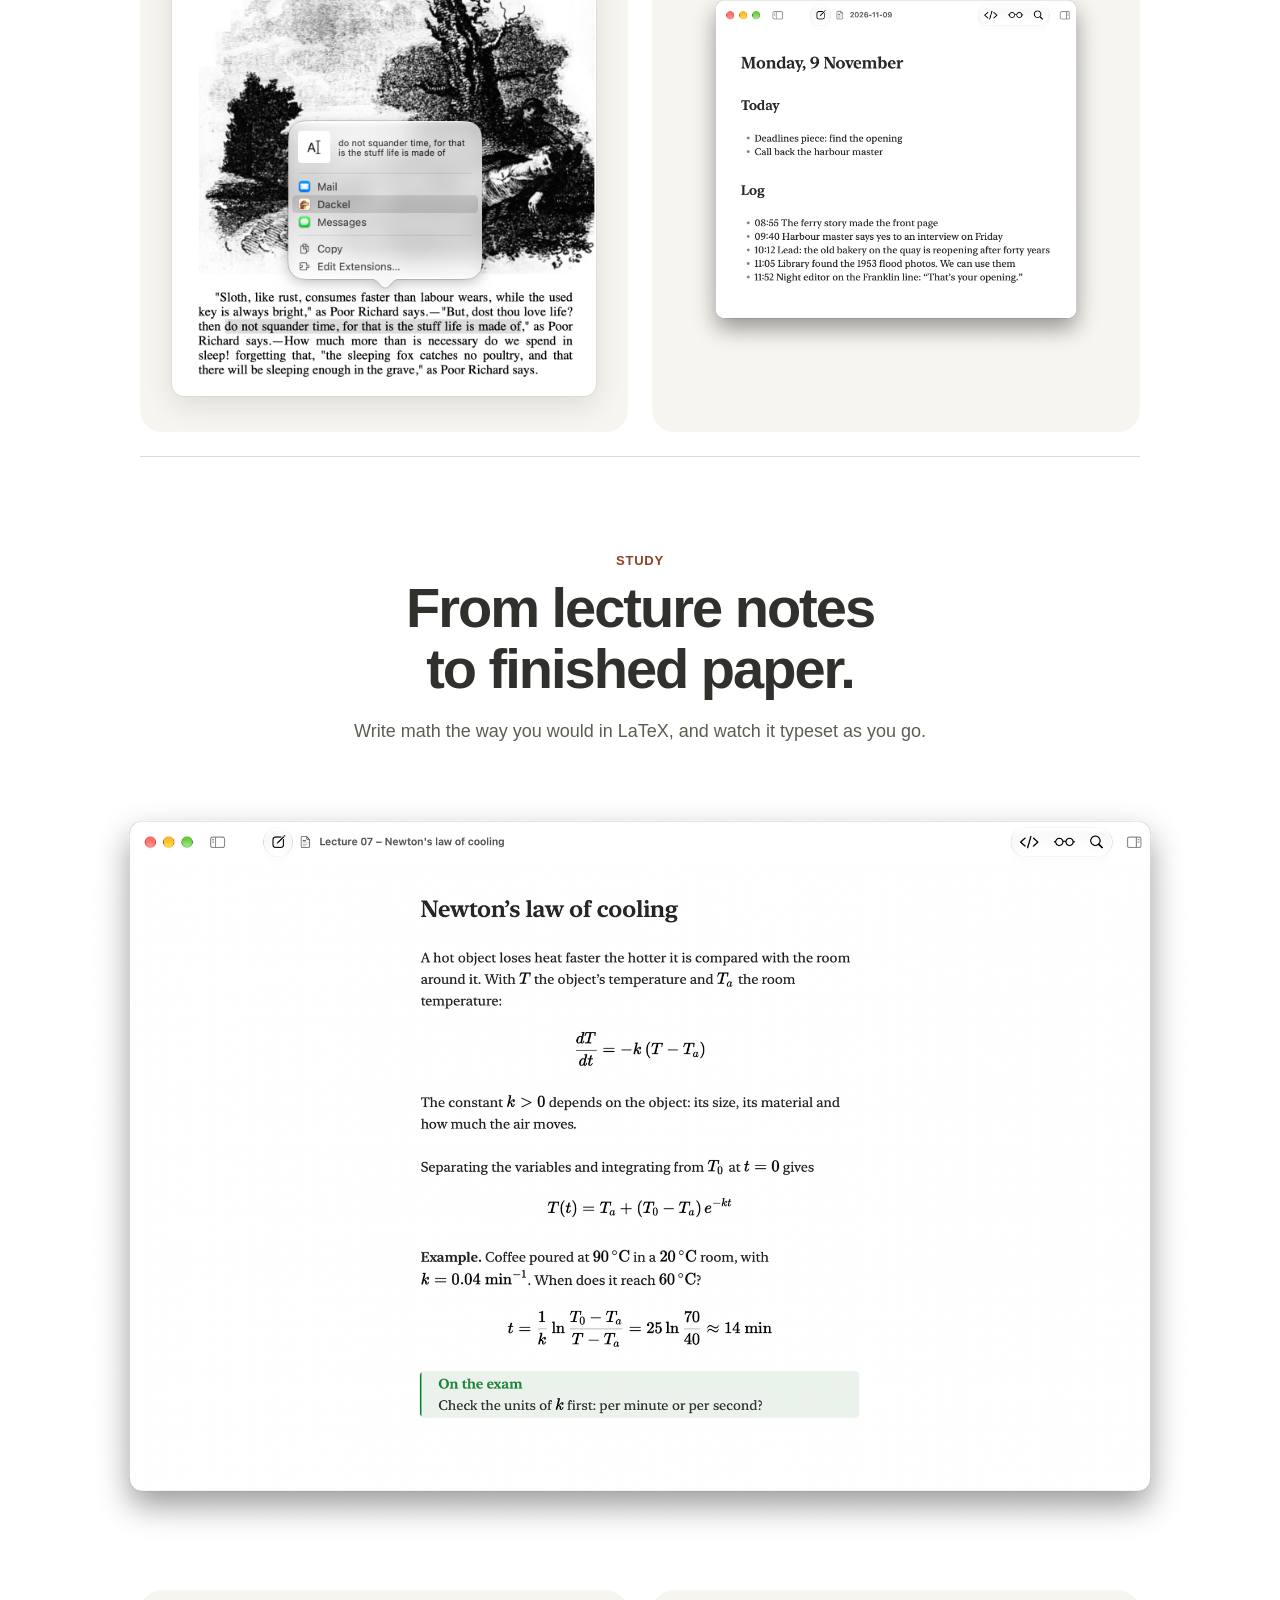
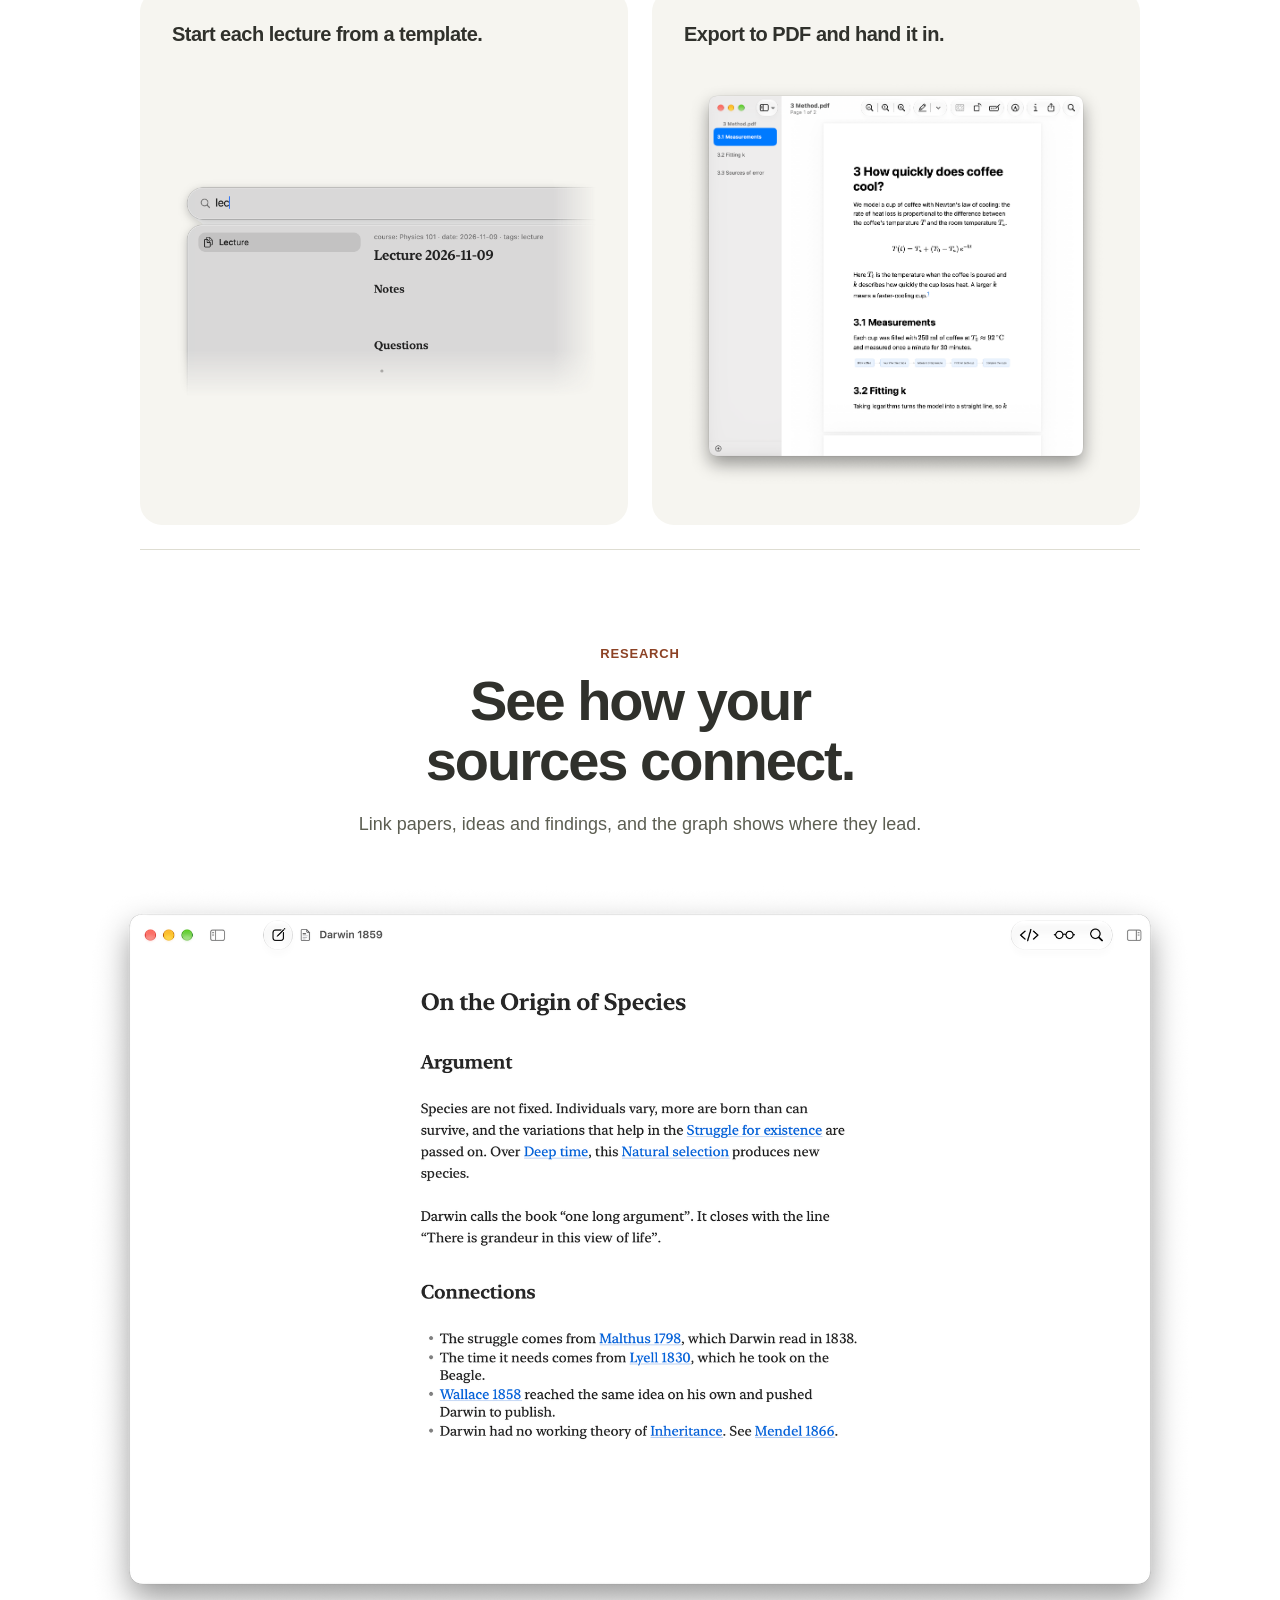
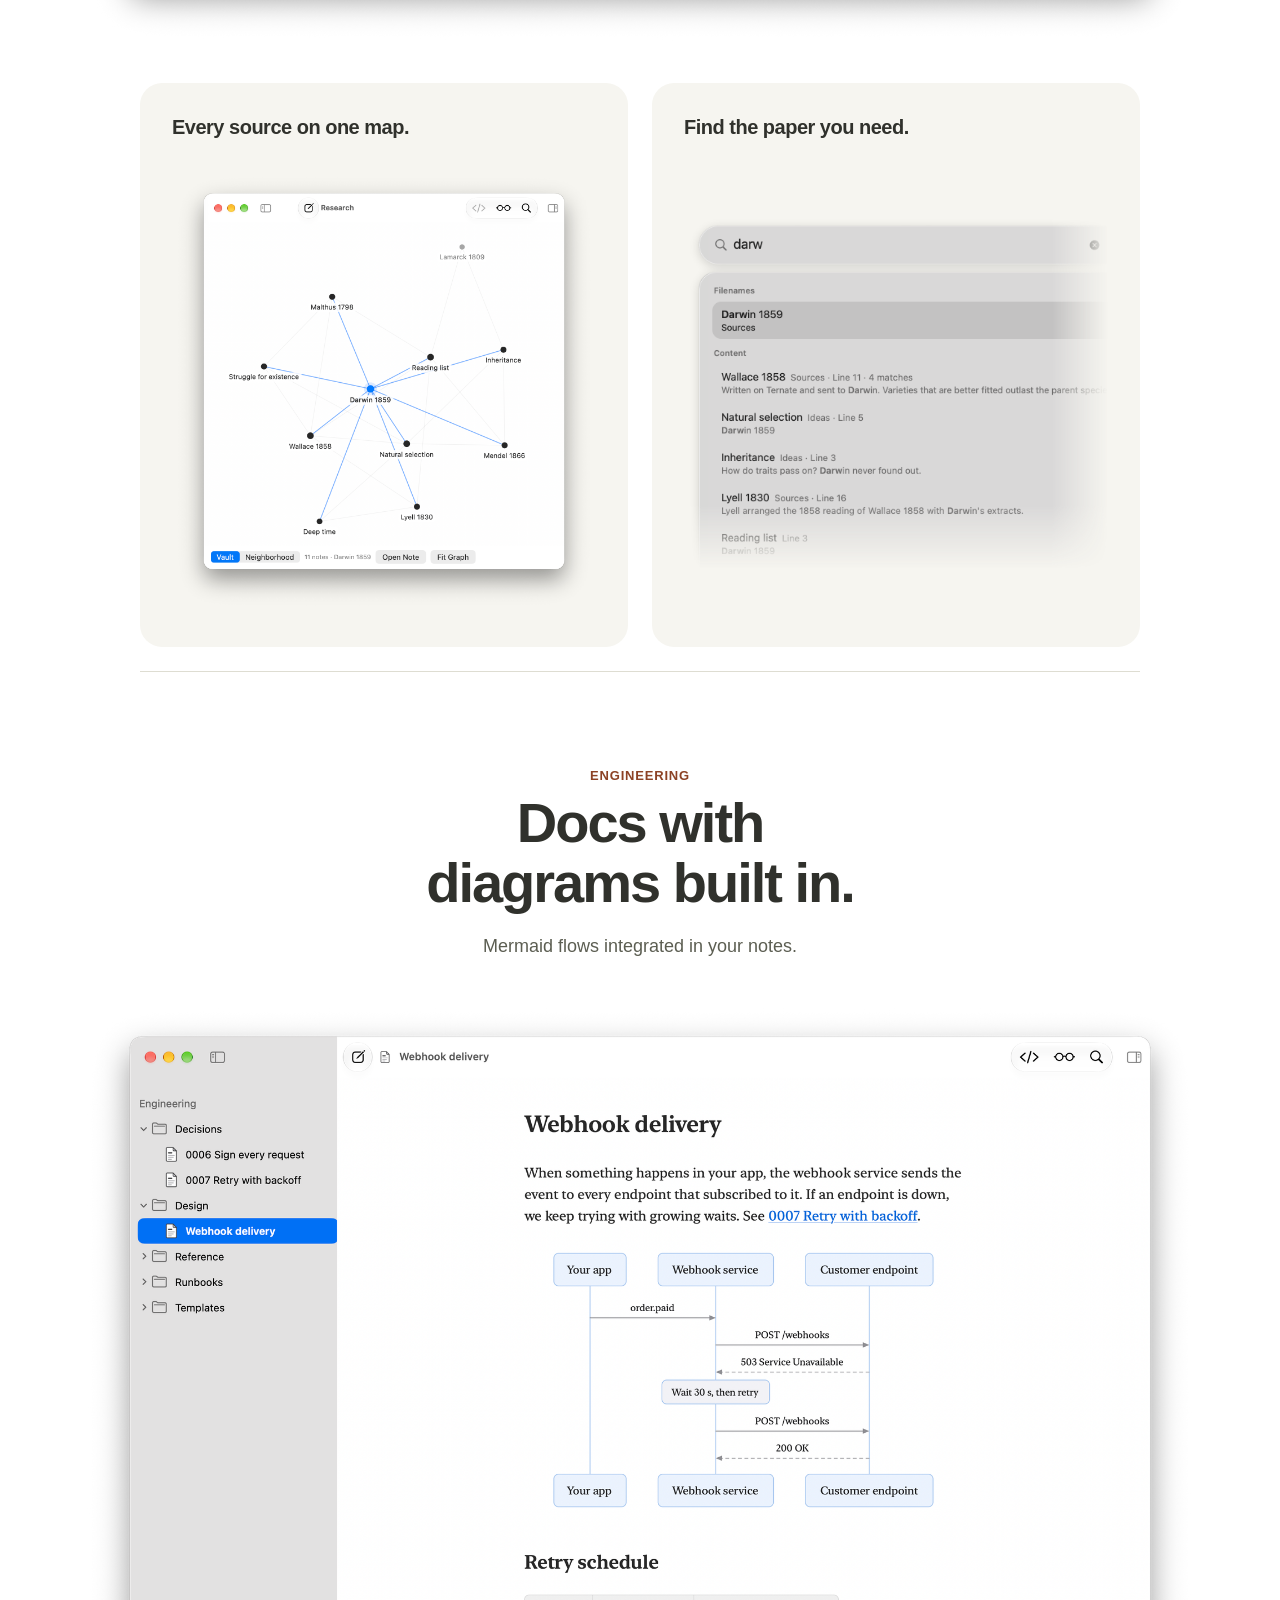
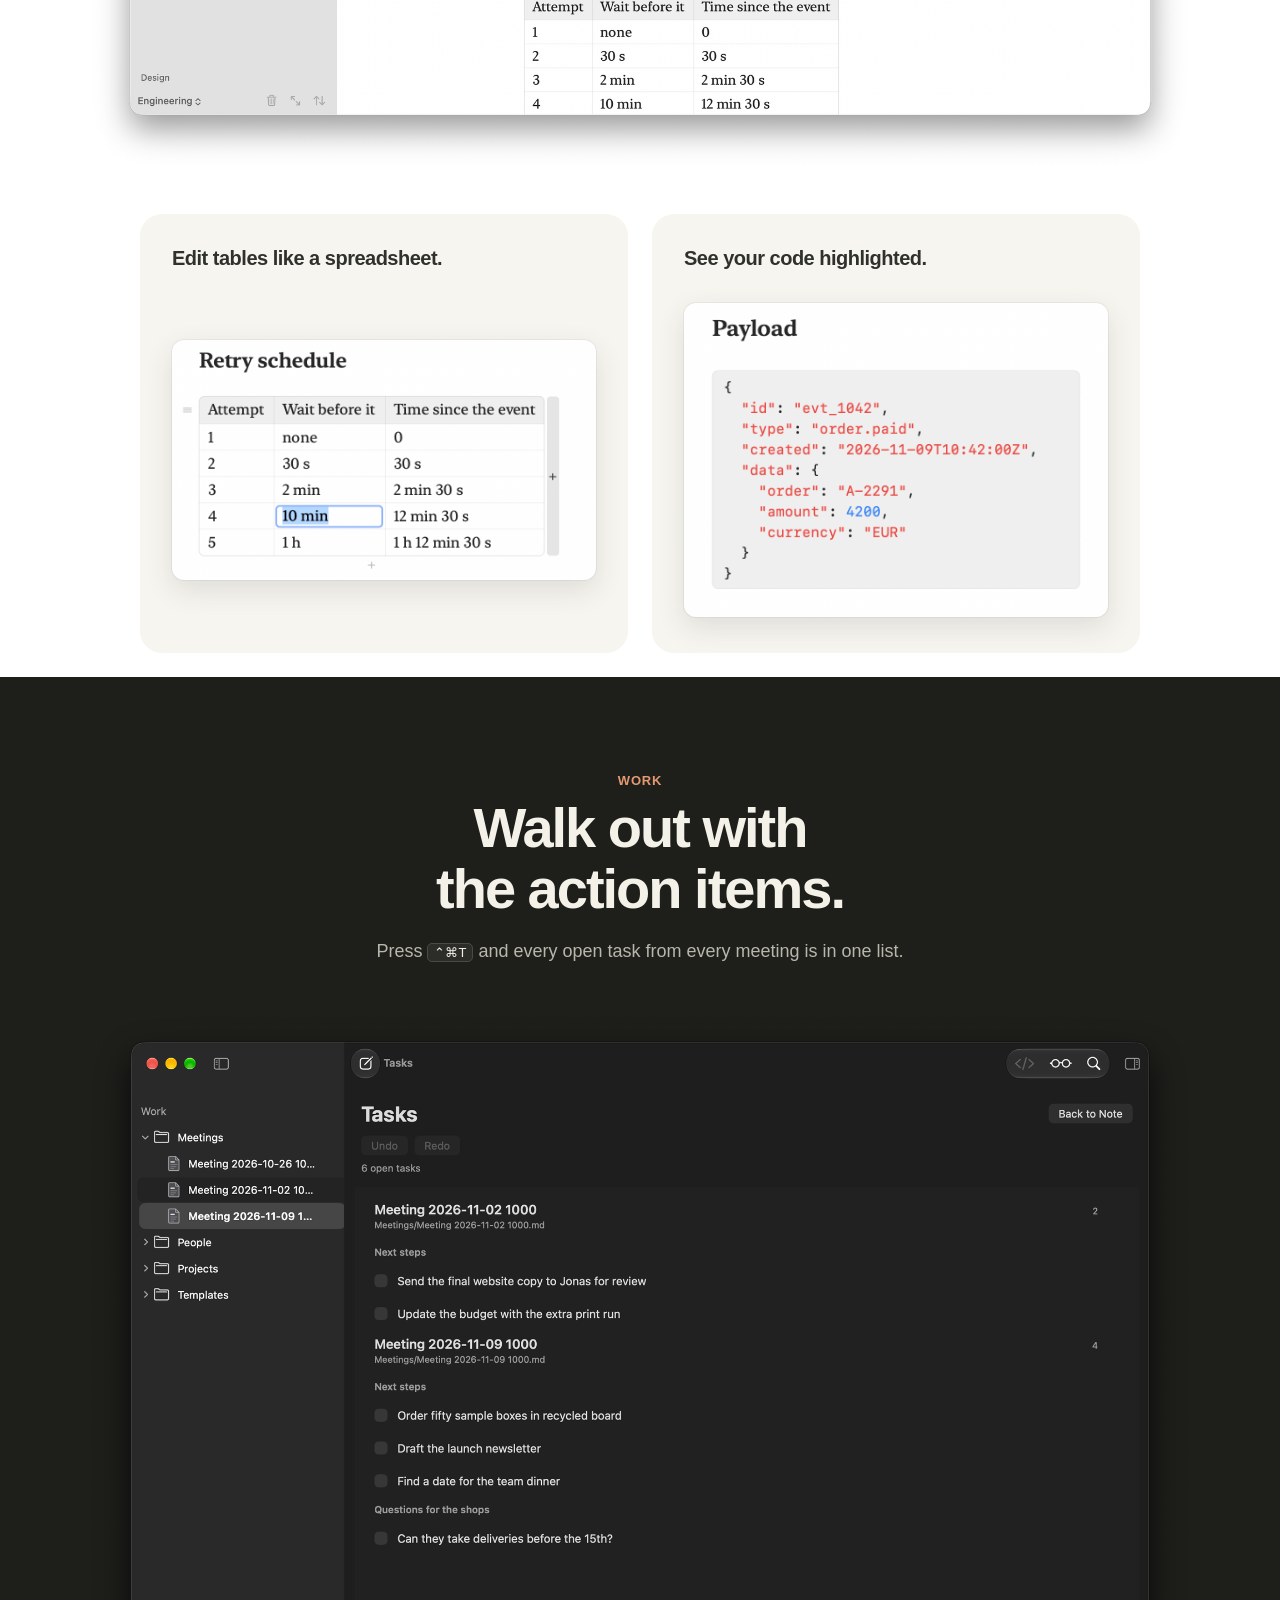
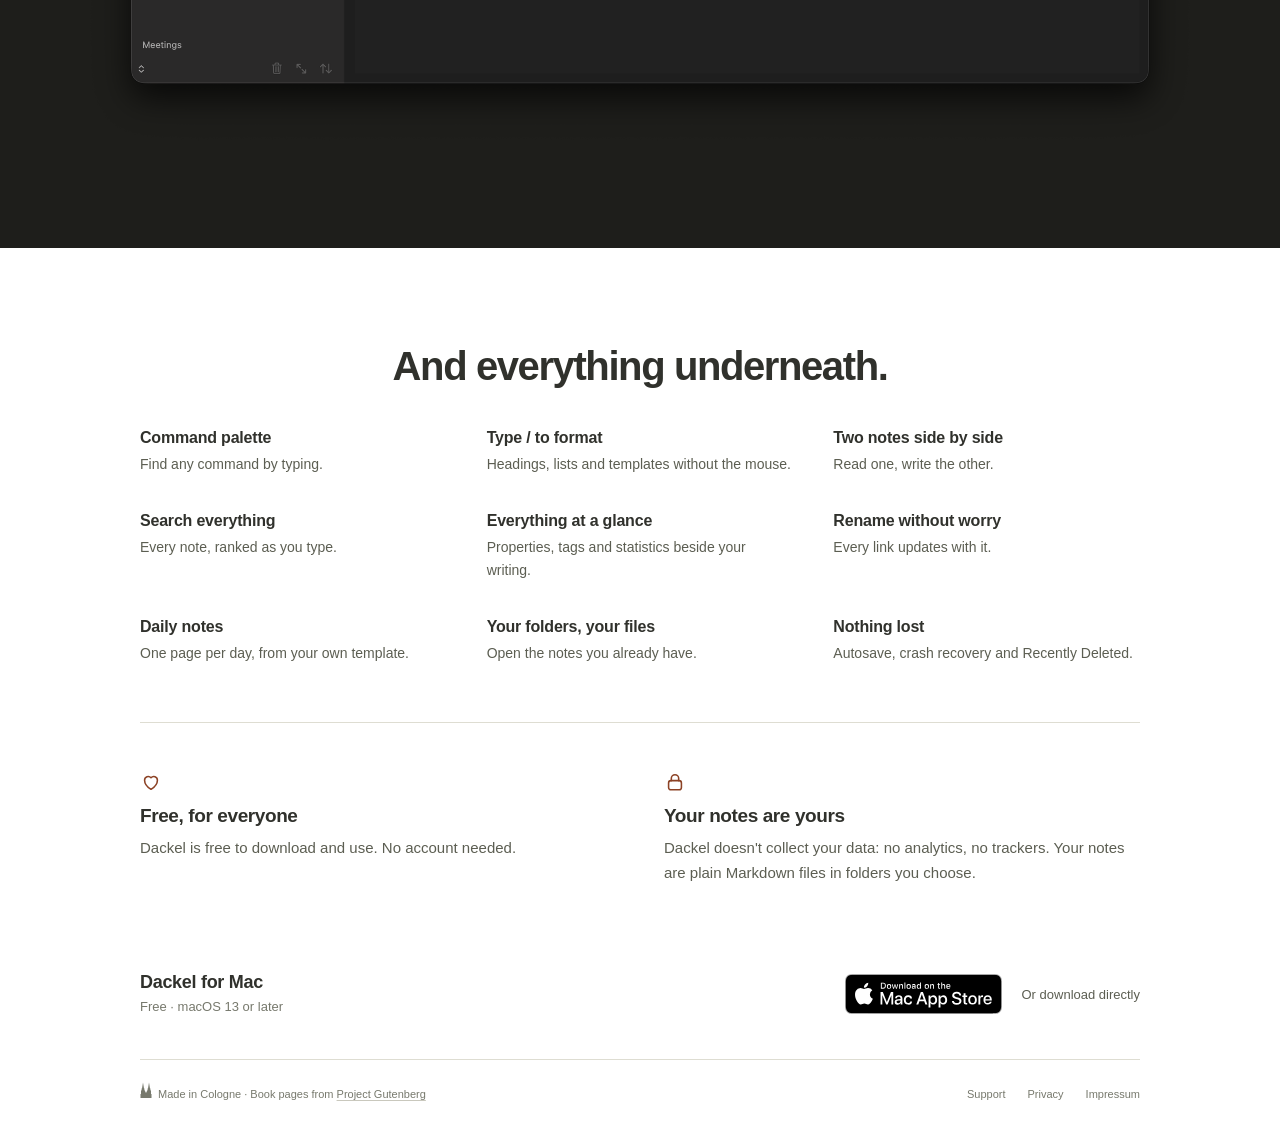
==== commit 6a0dbaeb: "Use Apple's official Mac App Store badge The badge is Apple's black English SVG from its marketing t" ====
--- a/index.html
+++ b/index.html
@@ -30,7 +30,7 @@
         </div>
       </div>
       <div class="header-get">
-        <a class="download-button header-download" href="https://apps.apple.com/app/dackel/id6826664805">Mac App Store</a>
+        <a class="app-store-badge" href="https://apps.apple.com/app/dackel/id6826664805"><img src="assets/mac-app-store-badge-15111cd0.svg" width="156" height="40" alt="Download on the Mac App Store"></a>
       </div>
       <canvas class="mascot-walkway" hidden aria-hidden="true"></canvas>
       <span class="sr-only mascot-status" role="status"></span>
@@ -206,7 +206,7 @@
         <p>Free · macOS 13 or later</p>
       </div>
       <div class="closing-get">
-        <a class="download-button download-button-small" href="https://apps.apple.com/app/dackel/id6826664805">Get it on the Mac App Store</a>
+        <a class="app-store-badge" href="https://apps.apple.com/app/dackel/id6826664805"><img src="assets/mac-app-store-badge-15111cd0.svg" width="156" height="40" alt="Download on the Mac App Store"></a>
         <a class="direct-download" href="https://github.com/rblch/dackel-releases/releases/latest/download/Dackel.dmg" download>Or download directly</a>
       </div>
     </section>
--- a/homepage.css
+++ b/homepage.css
@@ -79,7 +79,6 @@
 .closing-get { display: flex; align-items: center; flex-wrap: wrap; gap: 10px 20px; }
 .direct-download { font-size: 13px; color: #5c5e52; text-decoration: none; }
 .direct-download:hover { color: #8c4225; text-decoration: underline; }
-.closing .download-button-small { width: auto; height: 38px; padding: 0 18px; border-radius: 10px; font-size: 14px; }
 footer { display: flex; justify-content: space-between; align-items: baseline; gap: 20px; border-top: 1px solid #deddd2; padding: 22px 0 30px; font-size: 11px; color: #77796d; }
 footer p { margin: 0; }
 .origin svg { width: 12px; height: 16px; margin-right: 6px; vertical-align: baseline; }
@@ -147,7 +146,9 @@
 .home .intro + .chapter::before { content: ""; position: absolute; z-index: -1; top: 0; left: calc(50% - 50vw); right: calc(50% - 50vw); height: 160px; background: linear-gradient(#f8f6ed, #fff); }
 /* One compact download button sits in the header, opposite the wordmark. */
 .header-get { position: relative; z-index: 3; display: flex; align-items: center; gap: 16px; }
-.download-button.header-download { width: auto; height: 36px; padding: 0 18px; border-radius: 10px; font-size: 14px; }
+/* Apple's official badge, shown unaltered at its minimum on-screen height of 40 px. */
+.app-store-badge { display: block; flex: none; border-radius: 7px; }
+.app-store-badge img { display: block; width: auto; height: 40px; }
 @media (max-width: 700px) { .home .intro { padding-bottom: 28px; } }
 /* Links in "Dackel for …" glide to their chapter instead of jumping; Reduce Motion keeps the jump. */
 @media (prefers-reduced-motion: no-preference) { .home { scroll-behavior: smooth; } }
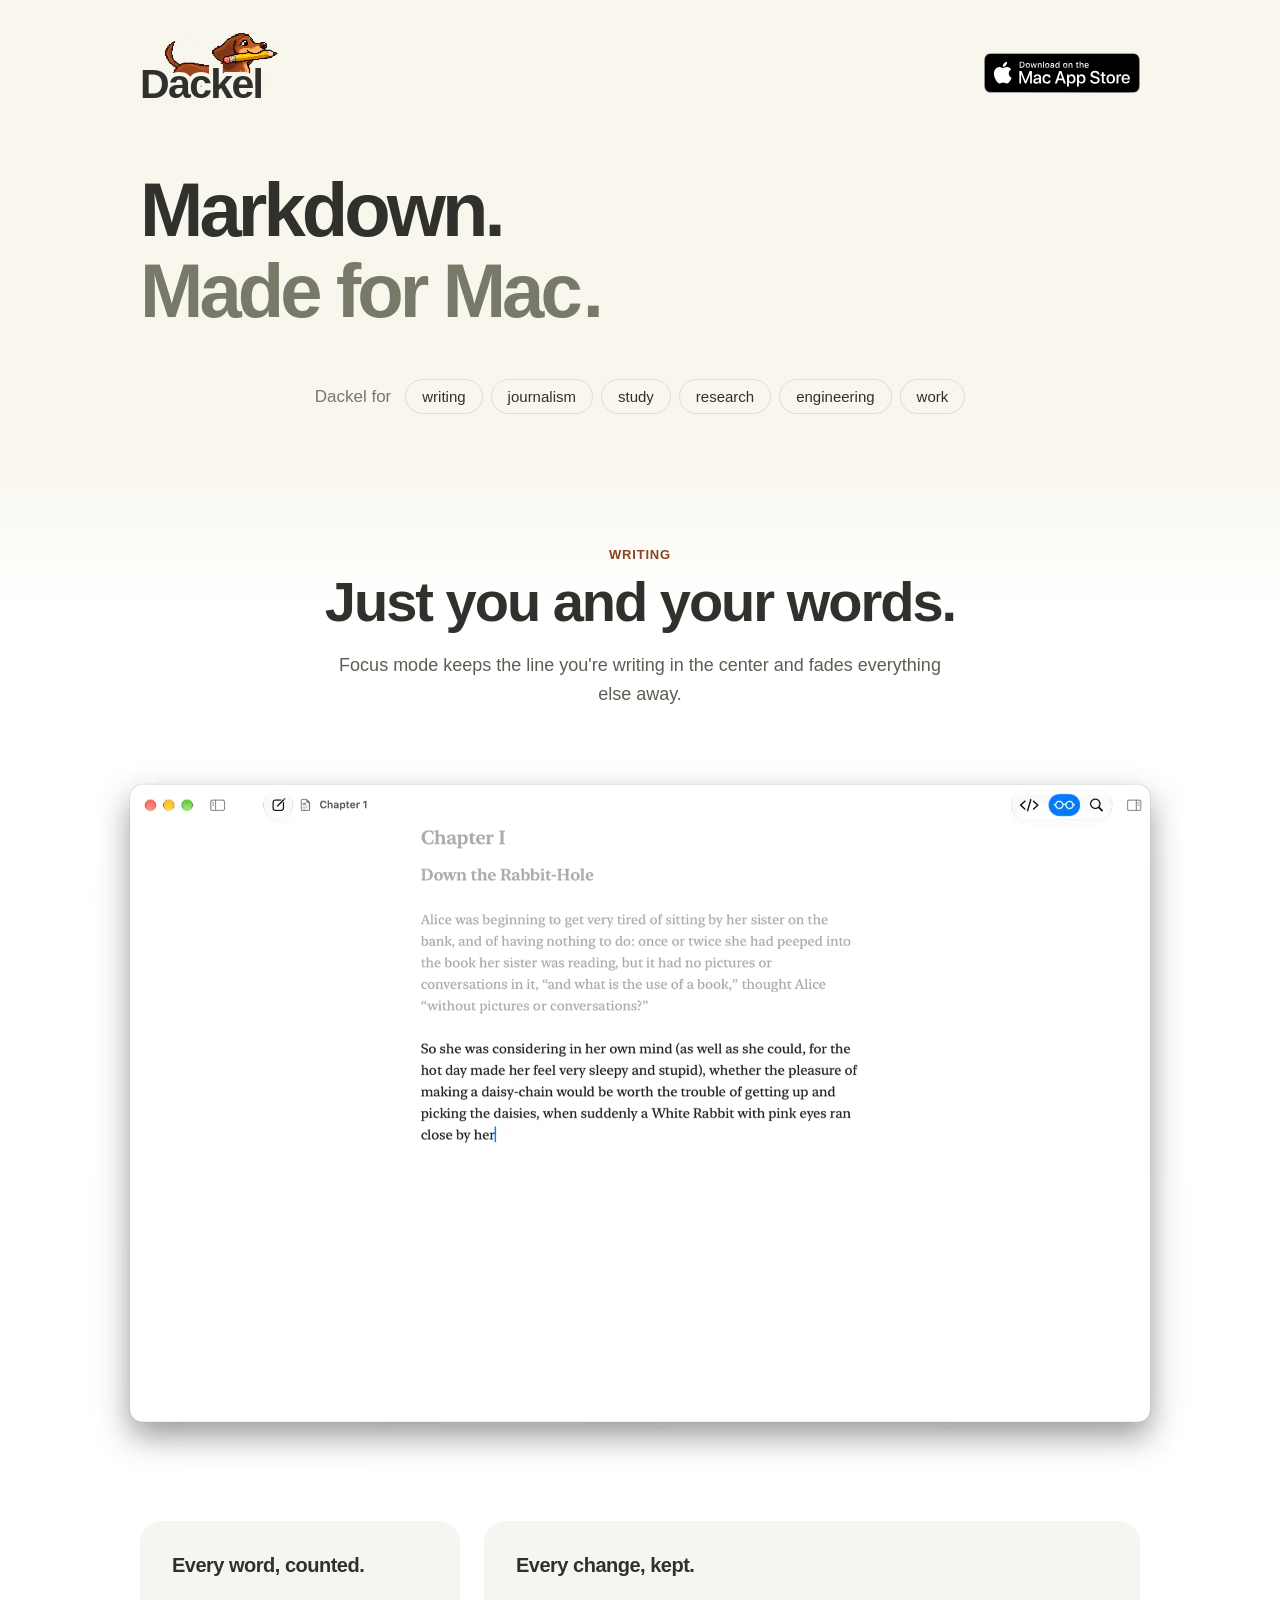
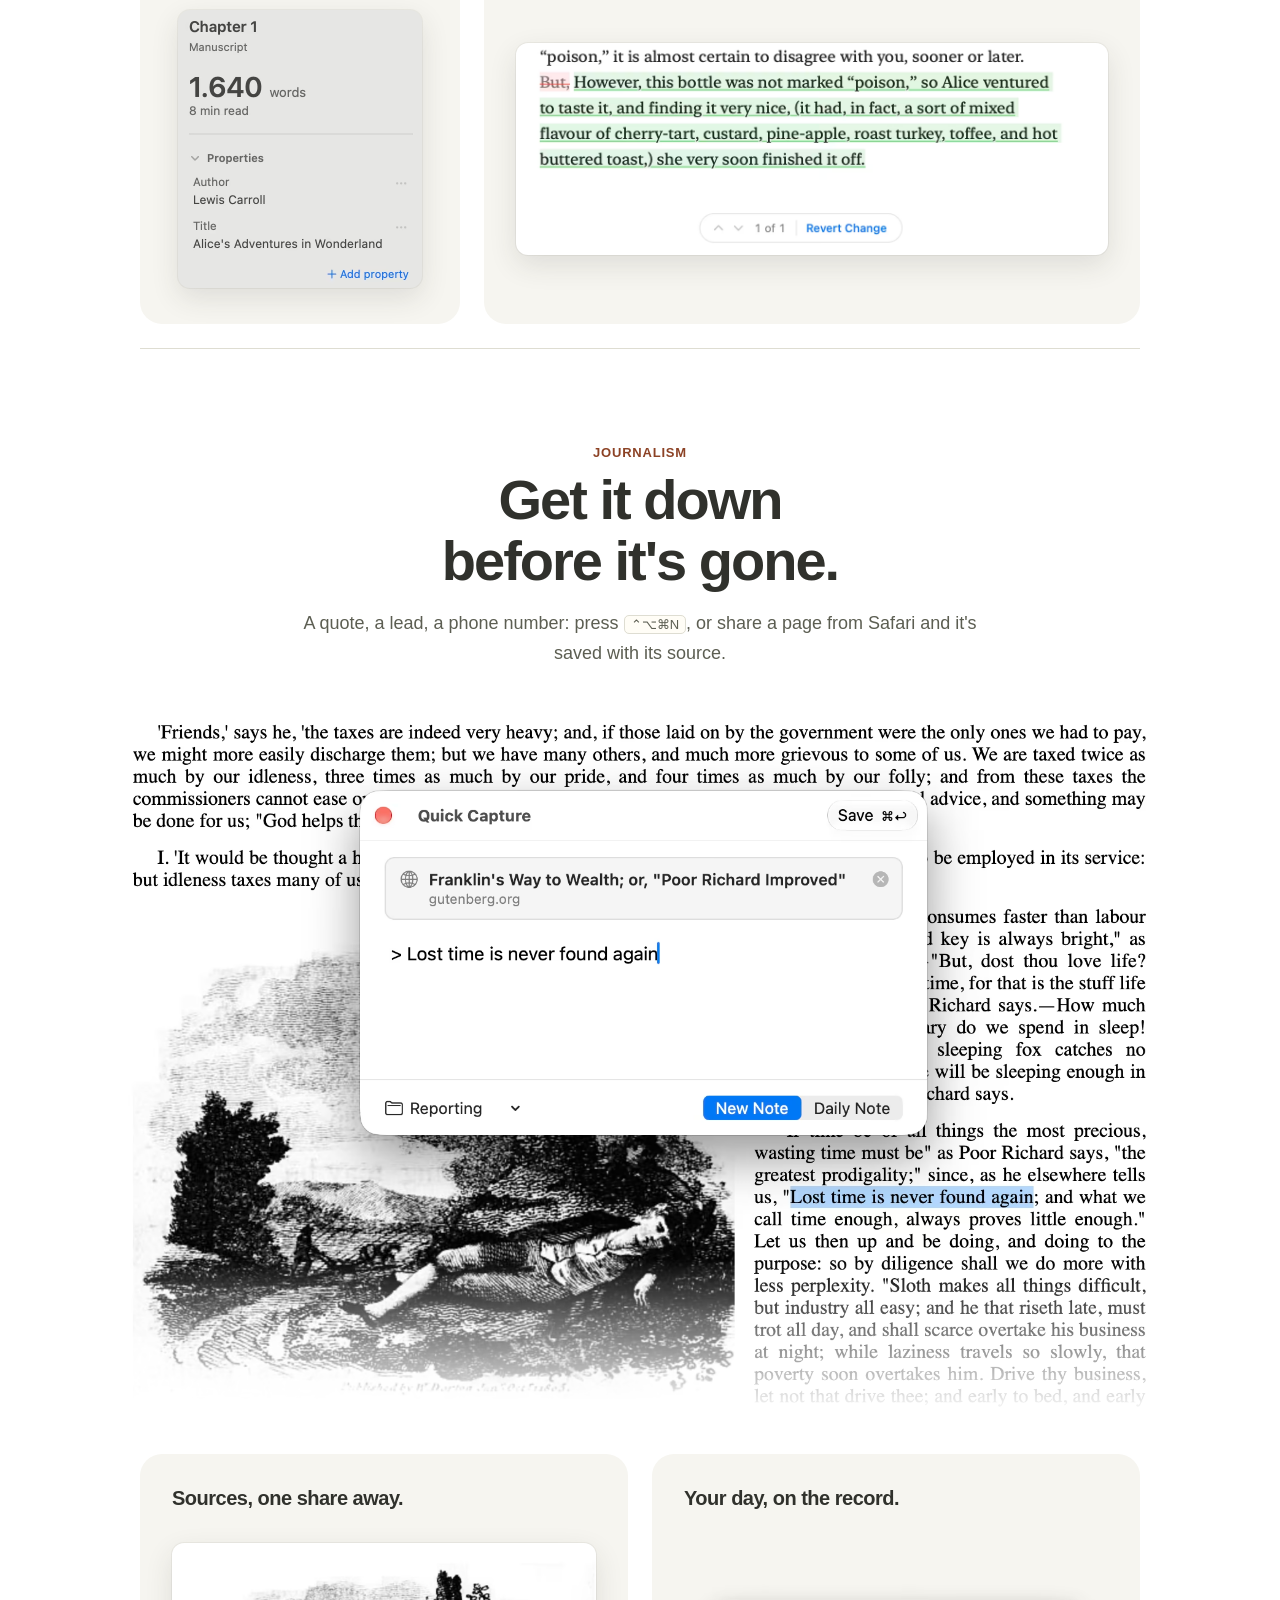
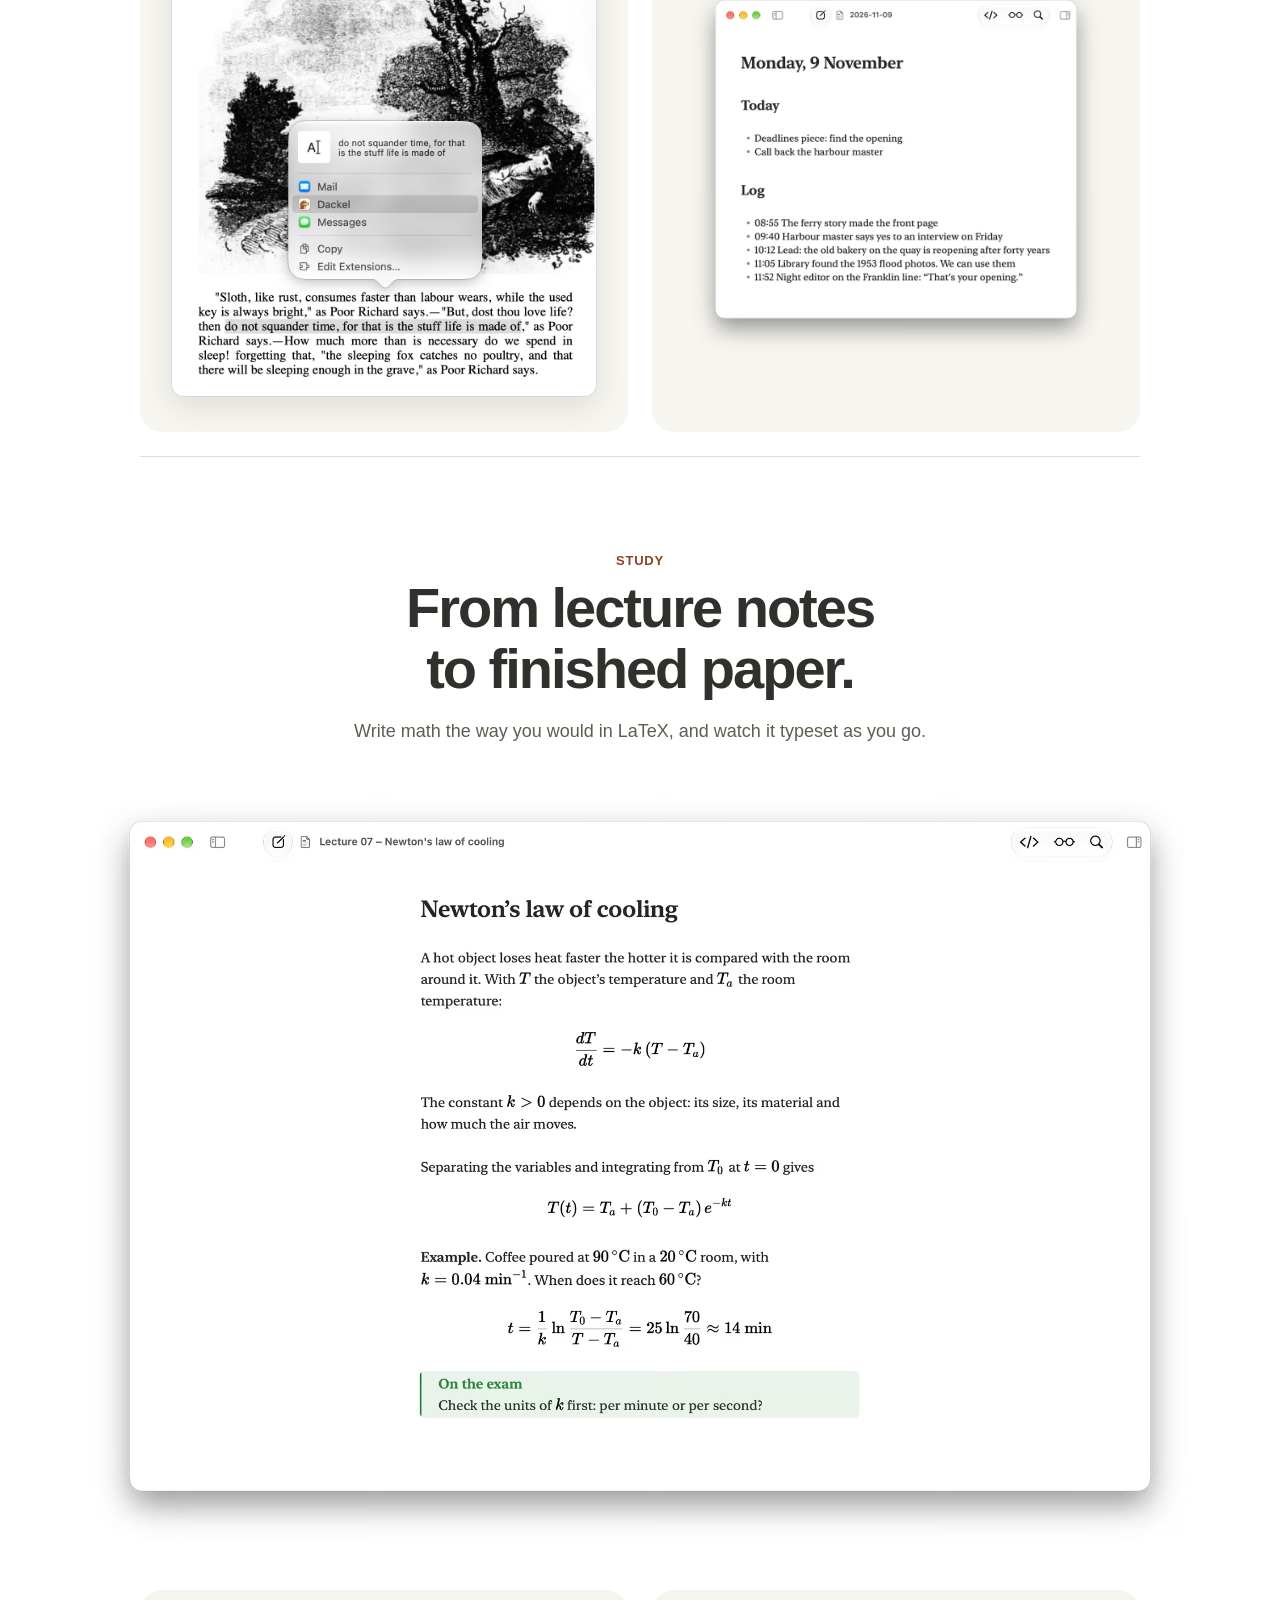
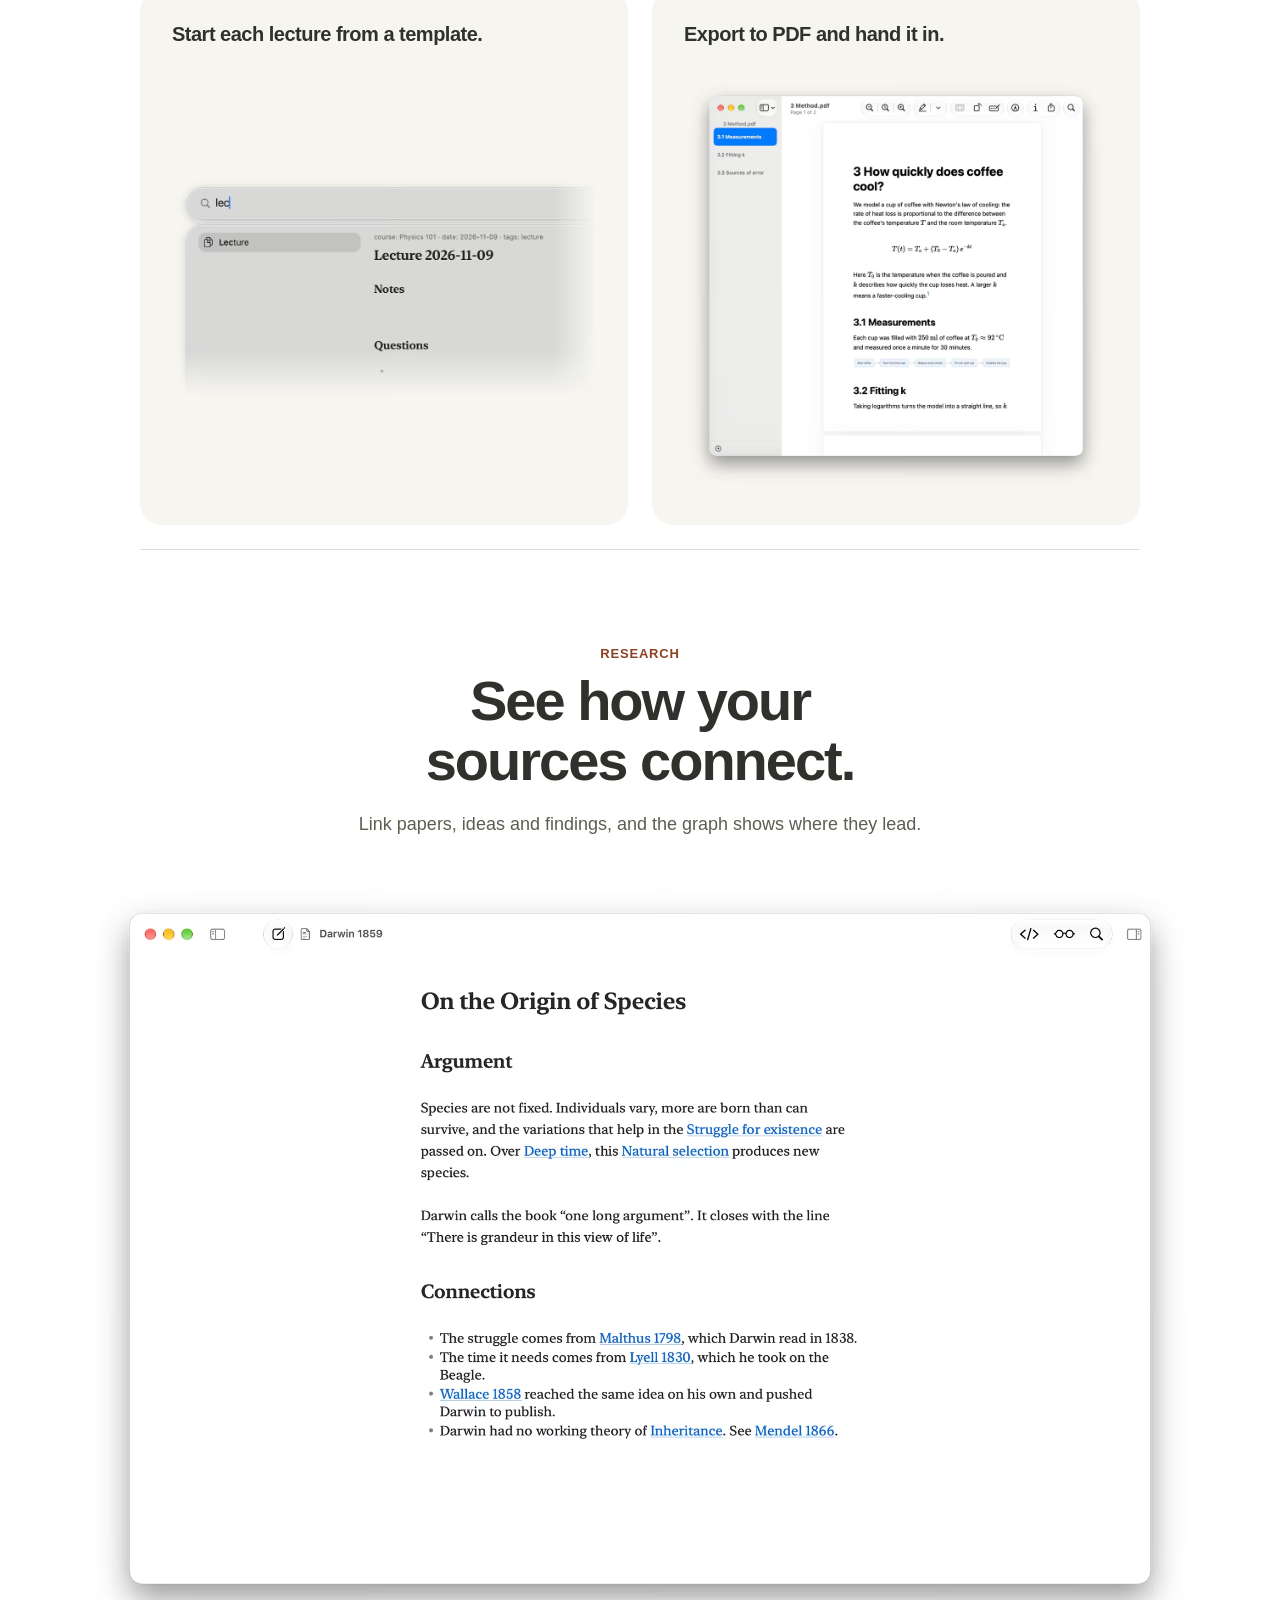
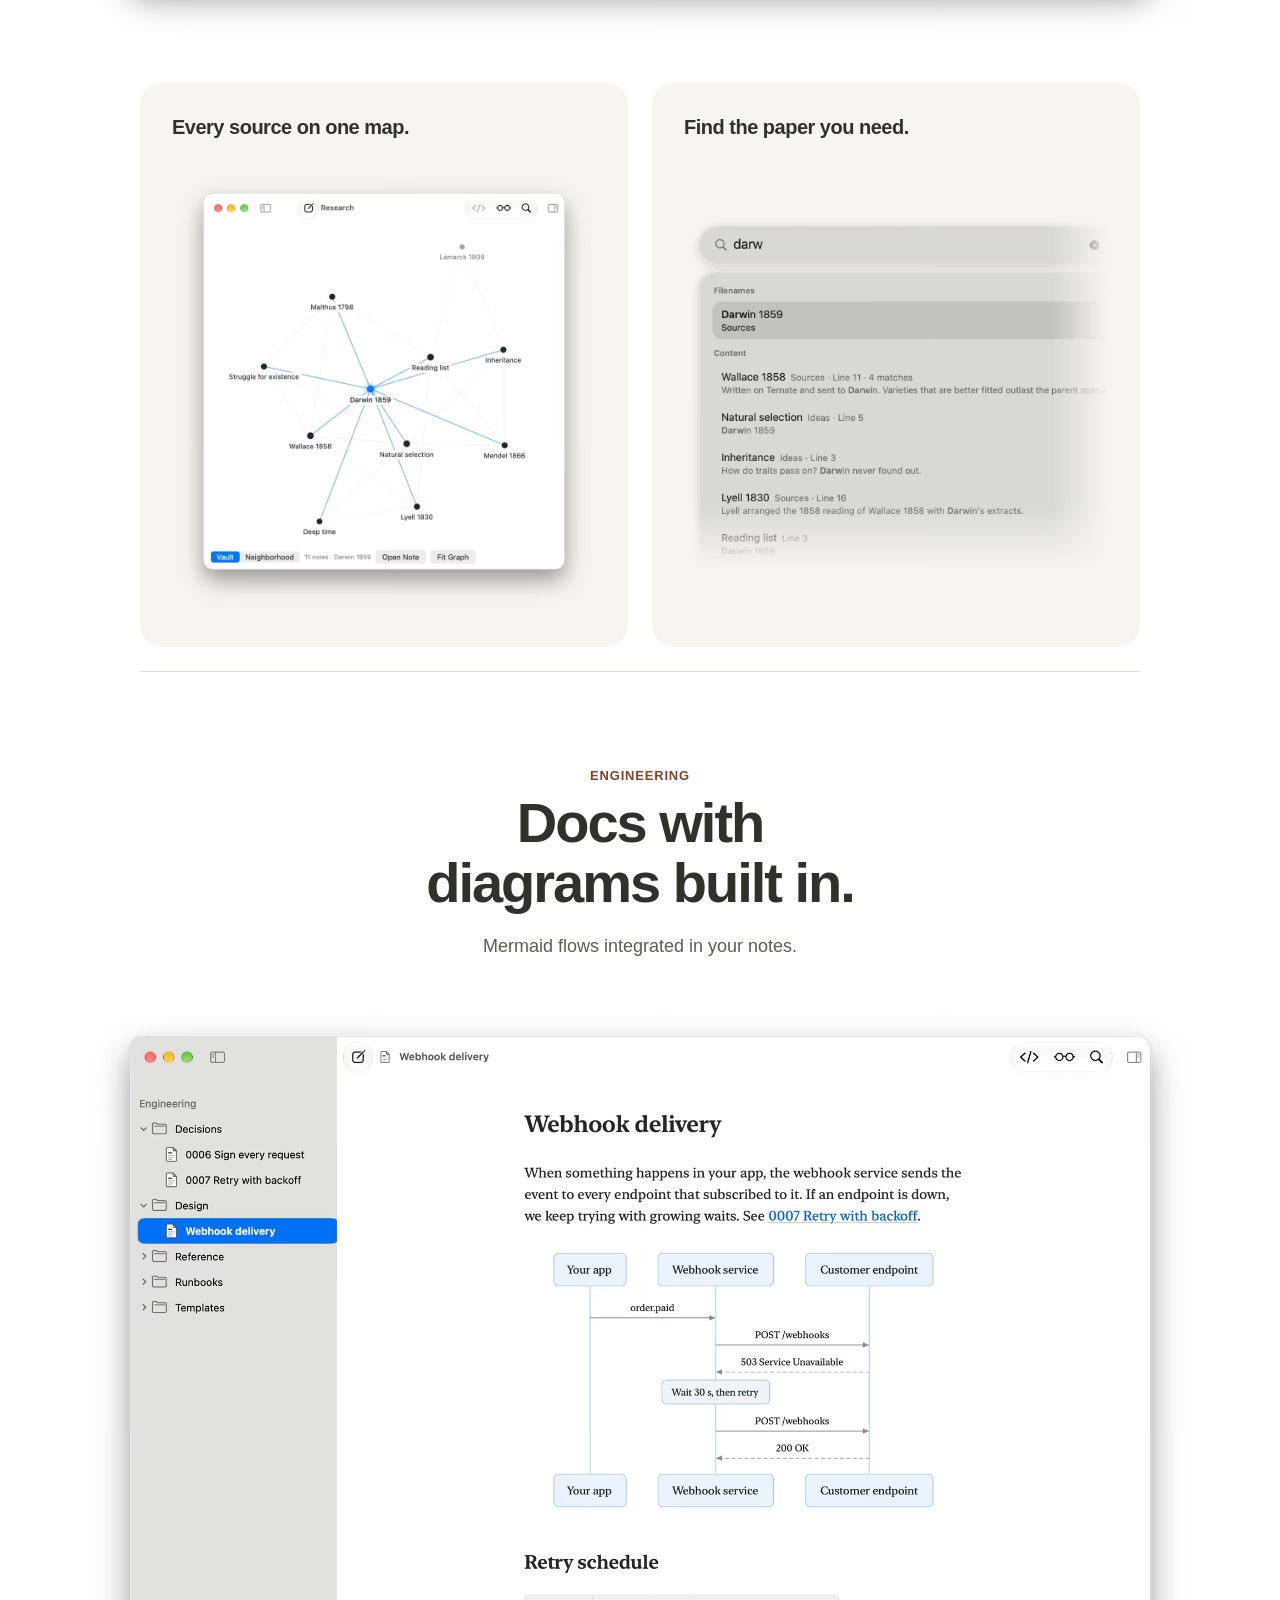
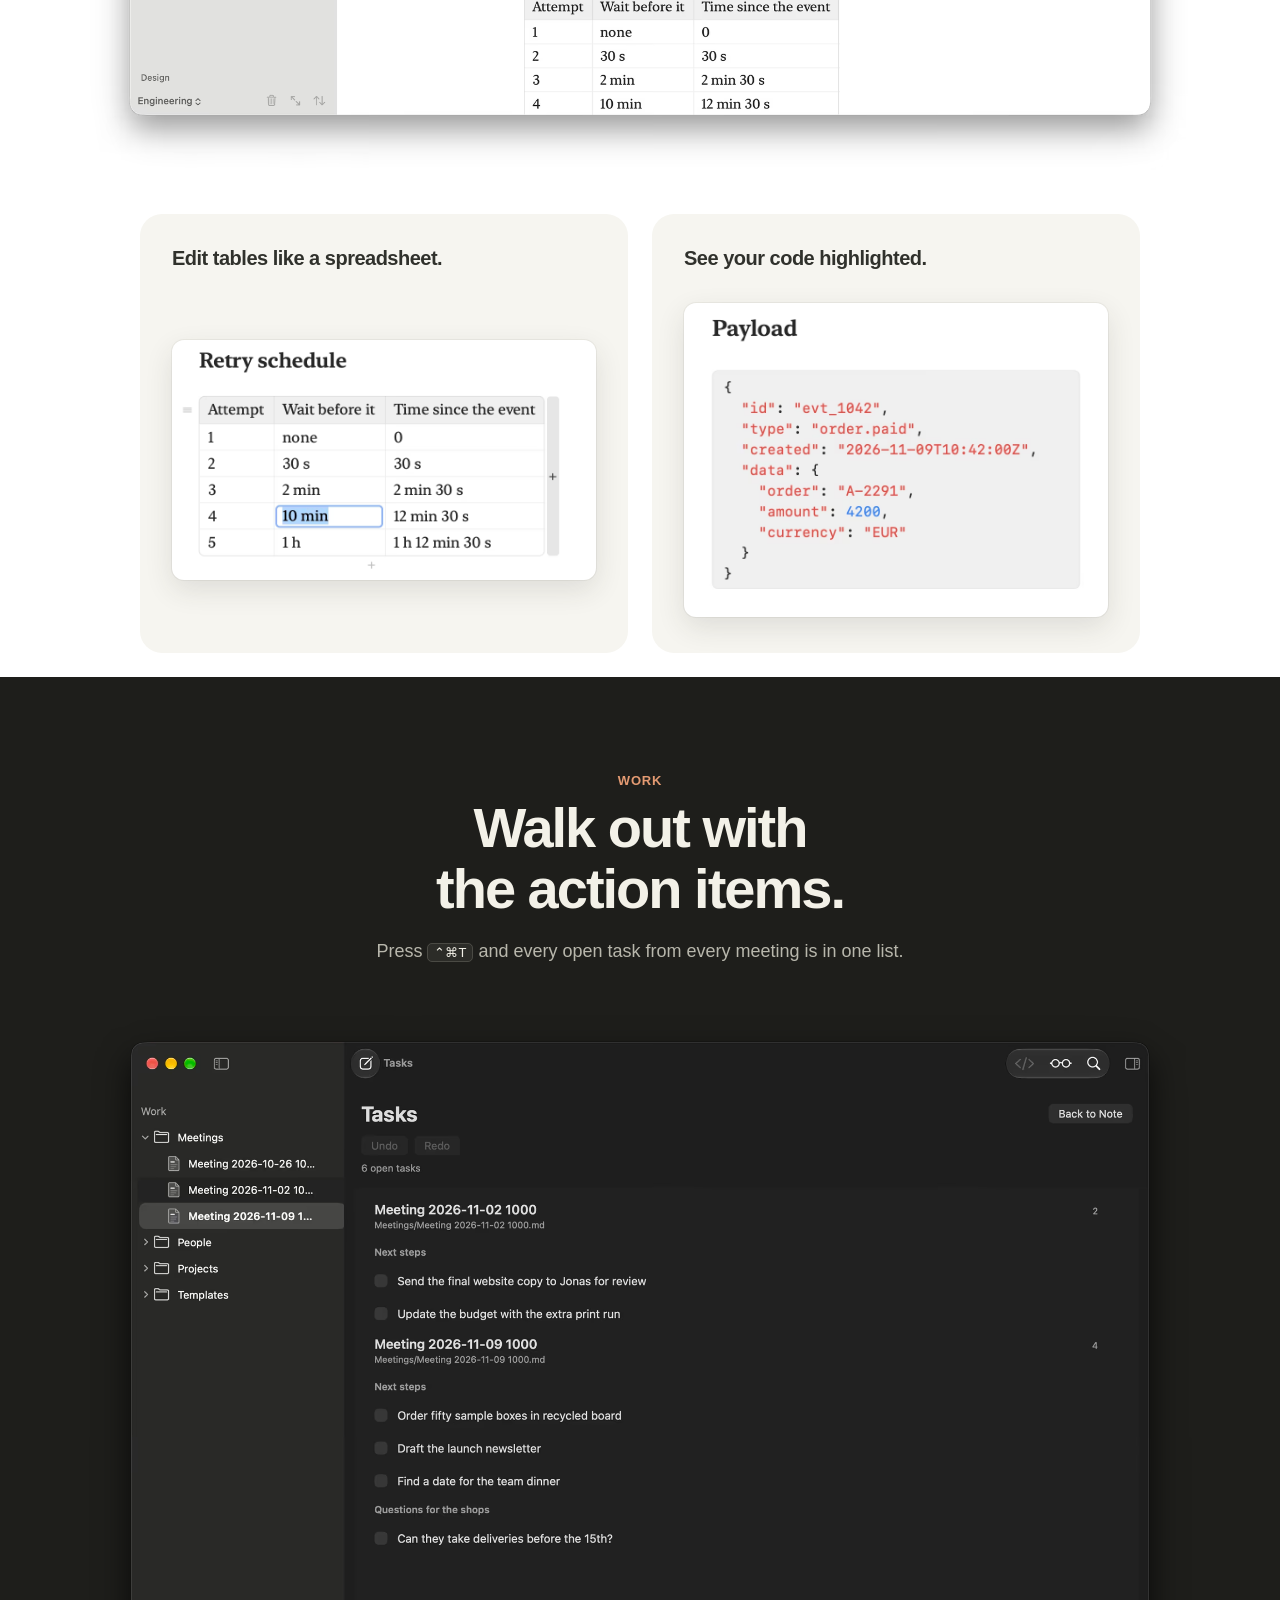
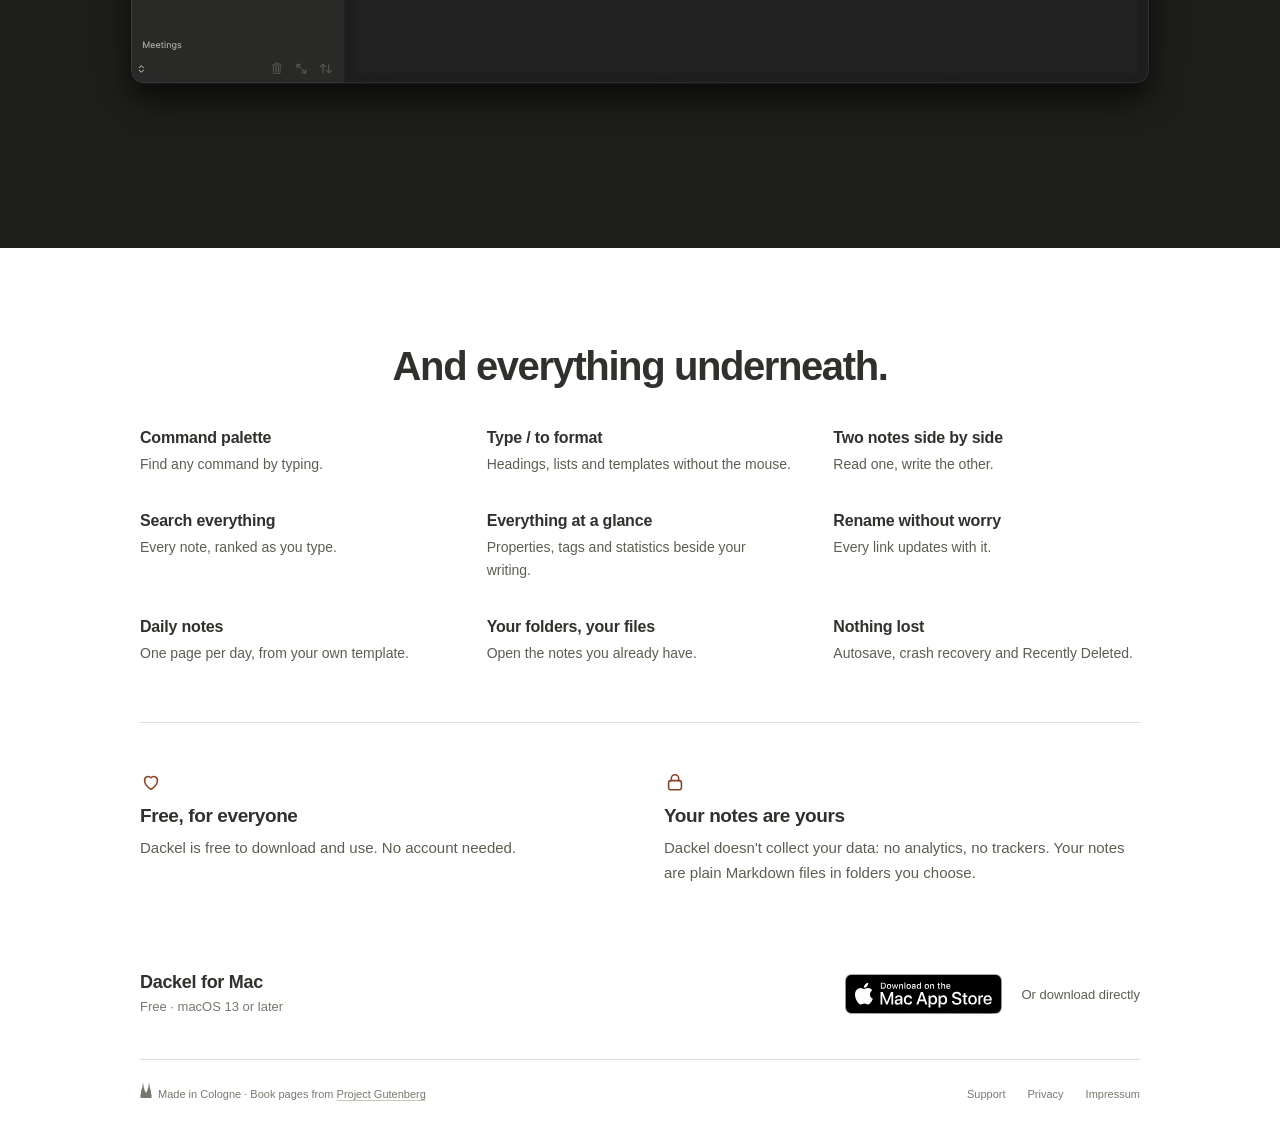
==== commit fcdcc11b: "Add search metadata and lighter screenshots Give the homepage a canonical URL, Open Graph and Twitte" ====
--- a/index.html
+++ b/index.html
@@ -6,11 +6,37 @@
   <meta name="description" content="A native Markdown editor for writing, journalism, study, research, engineering and work. Plain Markdown files, math, diagrams and Quick Capture. Free, with no accounts or tracking.">
   <meta name="theme-color" content="#f8f6ed">
   <title>Dackel — Markdown for Mac</title>
+  <link rel="canonical" href="https://dackelapp.com/">
+  <meta property="og:type" content="website">
+  <meta property="og:site_name" content="Dackel">
+  <meta property="og:url" content="https://dackelapp.com/">
+  <meta property="og:title" content="Dackel — Markdown for Mac">
+  <meta property="og:description" content="A native Markdown editor for writing, journalism, study, research, engineering and work. Free, with no accounts or tracking.">
+  <meta property="og:image" content="https://dackelapp.com/assets/dackel-og-617e6dd6.png">
+  <meta property="og:image:width" content="1200">
+  <meta property="og:image:height" content="630">
+  <meta property="og:image:alt" content="Dackel on macOS showing a design doc called Webhook delivery, with a sidebar of folders and a sequence diagram drawn from Mermaid.">
+  <meta name="twitter:card" content="summary_large_image">
+  <script type="application/ld+json">
+  {
+    "@context": "https://schema.org",
+    "@type": "SoftwareApplication",
+    "name": "Dackel",
+    "description": "A native Markdown editor for macOS. Plain Markdown files, math, diagrams and Quick Capture.",
+    "url": "https://dackelapp.com/",
+    "image": "https://dackelapp.com/assets/dackel-og-617e6dd6.png",
+    "applicationCategory": "ProductivityApplication",
+    "operatingSystem": "macOS 13 or later",
+    "downloadUrl": "https://apps.apple.com/app/dackel/id6826664805",
+    "installUrl": "https://apps.apple.com/app/dackel/id6826664805",
+    "offers": { "@type": "Offer", "price": "0", "priceCurrency": "EUR" }
+  }
+  </script>
   <link rel="icon" href="favicon.ico?v=8d63aca" type="image/x-icon" sizes="16x16 32x32 48x48 64x64">
   <link rel="icon" href="assets/dackel-favicon-32-820987a9.png" type="image/png" sizes="32x32">
   <link rel="icon" href="assets/dackel-favicon-64-45338dbb.png" type="image/png" sizes="64x64">
   <link rel="apple-touch-icon" href="assets/dackel-apple-touch-icon-c06fd930.png" sizes="180x180">
-  <link rel="stylesheet" href="homepage.css?v=6c8189e8">
+  <link rel="stylesheet" href="homepage.css?v=764edd74">
   <script src="mascot.js?v=3f0482c3" defer></script>
 </head>
 <body>
@@ -67,16 +93,16 @@
         <p class="chapter-lede">Focus mode keeps the line you're writing in the center and fades everything else away.</p>
       </header>
       <figure class="chapter-visual">
-        <img src="assets/dackel-writing-focus-f88831db.png" alt="Chapter I of Alice's Adventures in Wonderland in Focus mode: the heading and first paragraph faded, the paragraph being written at full strength with the cursor after “close by her”." width="2000" height="1310" loading="lazy">
+        <picture><source type="image/avif" srcset="assets/dackel-writing-focus-1000w-a30e25db.avif 1000w, assets/dackel-writing-focus-cc650d83.avif 2000w" sizes="(max-width: 1096px) 100vw, 1110px"><source type="image/webp" srcset="assets/dackel-writing-focus-1000w-05bfdeed.webp 1000w, assets/dackel-writing-focus-57e8ad3a.webp 2000w" sizes="(max-width: 1096px) 100vw, 1110px"><img src="assets/dackel-writing-focus-f88831db.png" alt="Chapter I of Alice's Adventures in Wonderland in Focus mode: the heading and first paragraph faded, the paragraph being written at full strength with the cursor after “close by her”." width="2000" height="1310" loading="lazy"></picture>
       </figure>
       <div class="chapter-points tiles">
         <article class="point tile">
           <h3>Every word, counted.</h3>
-          <div class="tile-art"><img src="assets/dackel-writing-stats-b9d8fe29.png" class="tile-card" style="--real-width: 244px" alt="The Info panel for Chapter 1: 1,640 words, 8 minutes to read, with Author and Title properties." width="244" height="278" loading="lazy"></div>
+          <div class="tile-art"><picture><source type="image/avif" srcset="assets/dackel-writing-stats-ec07f0ea.avif"><source type="image/webp" srcset="assets/dackel-writing-stats-dbe0bff5.webp"><img src="assets/dackel-writing-stats-b9d8fe29.png" class="tile-card" style="--real-width: 244px" alt="The Info panel for Chapter 1: 1,640 words, 8 minutes to read, with Author and Title properties." width="244" height="278" loading="lazy"></picture></div>
         </article>
         <article class="point tile">
           <h3>Every change, kept.</h3>
-          <div class="tile-art"><img src="assets/dackel-writing-change-5a0e07f9.png" class="tile-card" style="--real-width: 625px" alt="Version history marking one change: “But,” struck out and replaced by a new sentence, with a Revert Change button." width="625" height="223" loading="lazy"></div>
+          <div class="tile-art"><picture><source type="image/avif" srcset="assets/dackel-writing-change-4cdc22fe.avif"><source type="image/webp" srcset="assets/dackel-writing-change-2919bb0d.webp"><img src="assets/dackel-writing-change-5a0e07f9.png" class="tile-card" style="--real-width: 625px" alt="Version history marking one change: “But,” struck out and replaced by a new sentence, with a Revert Change button." width="625" height="223" loading="lazy"></picture></div>
         </article>
       </div>
     </section>
@@ -88,13 +114,13 @@
         <p class="chapter-lede">A quote, a lead, a phone number: press <kbd>⌃⌥⌘N</kbd>, or share a page from Safari and it's saved with its source.</p>
       </header>
       <figure class="chapter-visual">
-        <img class="page-fade" src="assets/dackel-journalism-capture-e4ad2b00.png" alt="Quick Capture over Franklin's The Way to Wealth on Project Gutenberg: a link card for the page and the quoted line “Lost time is never found again”, which is highlighted in the text, ready to save as a new note in the Reporting folder." width="1808" height="1142" loading="lazy">
+        <picture><source type="image/avif" srcset="assets/dackel-journalism-capture-1000w-ddd7404d.avif 1000w, assets/dackel-journalism-capture-bee7a83b.avif 1808w" sizes="(max-width: 1096px) 100vw, 1110px"><source type="image/webp" srcset="assets/dackel-journalism-capture-1000w-a775b5f8.webp 1000w, assets/dackel-journalism-capture-4f68a89c.webp 1808w" sizes="(max-width: 1096px) 100vw, 1110px"><img class="page-fade" src="assets/dackel-journalism-capture-e4ad2b00.png" alt="Quick Capture over Franklin's The Way to Wealth on Project Gutenberg: a link card for the page and the quoted line “Lost time is never found again”, which is highlighted in the text, ready to save as a new note in the Reporting folder." width="1808" height="1142" loading="lazy"></picture>
       </figure>
       <div class="chapter-points tiles even">
         <article class="point tile"><h3>Sources, one share away.</h3>
-          <div class="tile-art"><img src="assets/dackel-journalism-share-2d779079.png" class="tile-card" style="--real-width: 525px" alt="Safari's share menu over Franklin's The Way to Wealth: the selected line “do not squander time, for that is the stuff life is made of” in the preview, with Dackel highlighted between Mail and Messages." width="1050" height="1124" loading="lazy"></div></article>
+          <div class="tile-art"><picture><source type="image/avif" srcset="assets/dackel-journalism-share-47c620be.avif"><source type="image/webp" srcset="assets/dackel-journalism-share-8935b84d.webp"><img src="assets/dackel-journalism-share-2d779079.png" class="tile-card" style="--real-width: 525px" alt="Safari's share menu over Franklin's The Way to Wealth: the selected line “do not squander time, for that is the stuff life is made of” in the preview, with Dackel highlighted between Mail and Messages." width="1050" height="1124" loading="lazy"></picture></div></article>
         <article class="point tile"><h3>Your day, on the record.</h3>
-          <div class="tile-art"><img src="assets/dackel-journalism-log-12c39f4d.png" class="tile-window" alt="The daily note for Monday, 9 November: two tasks under Today, and a Log of five entries stamped from 08:55 to 11:52, ending with the night editor approving the Franklin opening." width="1504" height="1350" loading="lazy"></div></article>
+          <div class="tile-art"><picture><source type="image/avif" srcset="assets/dackel-journalism-log-1000w-382b91fe.avif 1000w, assets/dackel-journalism-log-1de74539.avif 1504w" sizes="(max-width: 860px) 100vw, 490px"><source type="image/webp" srcset="assets/dackel-journalism-log-1000w-48477b3b.webp 1000w, assets/dackel-journalism-log-76ec3f6b.webp 1504w" sizes="(max-width: 860px) 100vw, 490px"><img src="assets/dackel-journalism-log-12c39f4d.png" class="tile-window" alt="The daily note for Monday, 9 November: two tasks under Today, and a Log of five entries stamped from 08:55 to 11:52, ending with the night editor approving the Franklin opening." width="1504" height="1350" loading="lazy"></picture></div></article>
       </div>
     </section>
 
@@ -105,16 +131,16 @@
         <p class="chapter-lede">Write math the way you would in LaTeX, and watch it typeset as you go.</p>
       </header>
       <figure class="chapter-visual">
-        <img src="assets/dackel-study-math-b66b06df.png" alt="Lecture notes on Newton's law of cooling: the differential equation and its solution typeset as displayed equations, inline symbols such as T and k in the text, a worked coffee example that ends at about 14 minutes, and an “On the exam” tip." width="2000" height="1368" loading="lazy">
+        <picture><source type="image/avif" srcset="assets/dackel-study-math-1000w-b6300482.avif 1000w, assets/dackel-study-math-ea6475a6.avif 2000w" sizes="(max-width: 1096px) 100vw, 1110px"><source type="image/webp" srcset="assets/dackel-study-math-1000w-cd283b0d.webp 1000w, assets/dackel-study-math-4252dda0.webp 2000w" sizes="(max-width: 1096px) 100vw, 1110px"><img src="assets/dackel-study-math-b66b06df.png" alt="Lecture notes on Newton's law of cooling: the differential equation and its solution typeset as displayed equations, inline symbols such as T and k in the text, a worked coffee example that ends at about 14 minutes, and an “On the exam” tip." width="2000" height="1368" loading="lazy"></picture>
       </figure>
       <div class="chapter-points tiles even">
         <article class="point tile">
           <h3>Start each lecture from a template.</h3>
-          <div class="tile-art"><img src="assets/dackel-study-template-1c6376d3.png" class="tile-window" alt="New Note from Template with “lec” typed: the Lecture template is selected, and its preview shows a note named Lecture 2026-11-09 with the course Physics 101, today's date, the lecture tag and empty Notes and Questions sections." width="1400" height="740" loading="lazy"></div>
+          <div class="tile-art"><picture><source type="image/avif" srcset="assets/dackel-study-template-1000w-5c92428f.avif 1000w, assets/dackel-study-template-ee23ddb3.avif 1400w" sizes="(max-width: 860px) 100vw, 490px"><source type="image/webp" srcset="assets/dackel-study-template-1000w-396bd3cf.webp 1000w, assets/dackel-study-template-a34340ef.webp 1400w" sizes="(max-width: 860px) 100vw, 490px"><img src="assets/dackel-study-template-1c6376d3.png" class="tile-window" alt="New Note from Template with “lec” typed: the Lecture template is selected, and its preview shows a note named Lecture 2026-11-09 with the course Physics 101, today's date, the lecture tag and empty Notes and Questions sections." width="1400" height="740" loading="lazy"></picture></div>
         </article>
         <article class="point tile">
           <h3>Export to PDF and hand it in.</h3>
-          <div class="tile-art"><img src="assets/dackel-study-pdf-2e346667.png" class="tile-window" alt="The thesis chapter “3 How quickly does coffee cool?” exported as a PDF and open in Preview: the sidebar lists bookmarks for 3.1 Measurements, 3.2 Fitting k and 3.3 Sources of error, and the page shows the typeset cooling equation, a footnote link and a flowchart of the experiment." width="1894" height="1830" loading="lazy"></div>
+          <div class="tile-art"><picture><source type="image/avif" srcset="assets/dackel-study-pdf-1000w-04e0ffb0.avif 1000w, assets/dackel-study-pdf-bccb737c.avif 1894w" sizes="(max-width: 860px) 100vw, 490px"><source type="image/webp" srcset="assets/dackel-study-pdf-1000w-727760d7.webp 1000w, assets/dackel-study-pdf-186b16c3.webp 1894w" sizes="(max-width: 860px) 100vw, 490px"><img src="assets/dackel-study-pdf-2e346667.png" class="tile-window" alt="The thesis chapter “3 How quickly does coffee cool?” exported as a PDF and open in Preview: the sidebar lists bookmarks for 3.1 Measurements, 3.2 Fitting k and 3.3 Sources of error, and the page shows the typeset cooling equation, a footnote link and a flowchart of the experiment." width="1894" height="1830" loading="lazy"></picture></div>
         </article>
       </div>
     </section>
@@ -126,16 +152,16 @@
         <p class="chapter-lede">Link papers, ideas and findings, and the graph shows where they lead.</p>
       </header>
       <figure class="chapter-visual">
-        <img src="assets/dackel-research-note-005f9072.png" alt="A reading note on Darwin's On the Origin of Species: a short summary of the argument with links to Struggle for existence, Deep time and Natural selection, and a Connections list linking to Malthus 1798, Lyell 1830, Wallace 1858, Inheritance and Mendel 1866." width="2000" height="1368" loading="lazy">
+        <picture><source type="image/avif" srcset="assets/dackel-research-note-1000w-2a9670dd.avif 1000w, assets/dackel-research-note-6a4f51c0.avif 2000w" sizes="(max-width: 1096px) 100vw, 1110px"><source type="image/webp" srcset="assets/dackel-research-note-1000w-286a438d.webp 1000w, assets/dackel-research-note-9c450832.webp 2000w" sizes="(max-width: 1096px) 100vw, 1110px"><img src="assets/dackel-research-note-005f9072.png" alt="A reading note on Darwin's On the Origin of Species: a short summary of the argument with links to Struggle for existence, Deep time and Natural selection, and a Connections list linking to Malthus 1798, Lyell 1830, Wallace 1858, Inheritance and Mendel 1866." width="2000" height="1368" loading="lazy"></picture>
       </figure>
       <div class="chapter-points tiles even">
         <article class="point tile">
           <h3>Every source on one map.</h3>
-          <div class="tile-art"><img src="assets/dackel-research-graph-3d7790f7.png" class="tile-window" alt="The vault graph with Darwin 1859 highlighted in the middle and linked to Malthus 1798, Lyell 1830, Wallace 1858, Mendel 1866 and the ideas Struggle for existence, Natural selection, Deep time and Inheritance. Lamarck 1809, which Darwin's note doesn't link, sits greyed at the edge." width="1504" height="1558" loading="lazy"></div>
+          <div class="tile-art"><picture><source type="image/avif" srcset="assets/dackel-research-graph-1000w-a3b65123.avif 1000w, assets/dackel-research-graph-646c4111.avif 1504w" sizes="(max-width: 860px) 100vw, 490px"><source type="image/webp" srcset="assets/dackel-research-graph-1000w-681c4d02.webp 1000w, assets/dackel-research-graph-d6317302.webp 1504w" sizes="(max-width: 860px) 100vw, 490px"><img src="assets/dackel-research-graph-3d7790f7.png" class="tile-window" alt="The vault graph with Darwin 1859 highlighted in the middle and linked to Malthus 1798, Lyell 1830, Wallace 1858, Mendel 1866 and the ideas Struggle for existence, Natural selection, Deep time and Inheritance. Lamarck 1809, which Darwin's note doesn't link, sits greyed at the edge." width="1504" height="1558" loading="lazy"></picture></div>
         </article>
         <article class="point tile">
           <h3>Find the paper you need.</h3>
-          <div class="tile-art"><img src="assets/dackel-research-search-2076c32e.png" class="tile-window" alt="Search with “darw” typed: Darwin 1859 first under Filenames, then notes that mention Darwin under Content, such as Wallace 1858 with four matches and Inheritance with the line “How do traits pass on? Darwin never found out.”" width="1138" height="956" loading="lazy"></div>
+          <div class="tile-art"><picture><source type="image/avif" srcset="assets/dackel-research-search-f76fcc7b.avif"><source type="image/webp" srcset="assets/dackel-research-search-6494fe48.webp"><img src="assets/dackel-research-search-2076c32e.png" class="tile-window" alt="Search with “darw” typed: Darwin 1859 first under Filenames, then notes that mention Darwin under Content, such as Wallace 1858 with four matches and Inheritance with the line “How do traits pass on? Darwin never found out.”" width="1138" height="956" loading="lazy"></picture></div>
         </article>
       </div>
     </section>
@@ -147,16 +173,16 @@
         <p class="chapter-lede">Mermaid flows integrated in your notes.</p>
       </header>
       <figure class="chapter-visual">
-        <img src="assets/dackel-engineering-diagram-8bc5967b.png" alt="A design doc called Webhook delivery: a short introduction linking to the decision record 0007 Retry with backoff, a sequence diagram drawn from Mermaid in which the webhook service gets a 503 from the customer endpoint, waits 30 seconds and retries to a 200 OK, and the start of a Retry schedule table. The sidebar lists the team's Decisions, Design, Reference and Runbooks folders." width="2000" height="1384" loading="lazy">
+        <picture><source type="image/avif" srcset="assets/dackel-engineering-diagram-1000w-6ac7356d.avif 1000w, assets/dackel-engineering-diagram-40f636a9.avif 2000w" sizes="(max-width: 1096px) 100vw, 1110px"><source type="image/webp" srcset="assets/dackel-engineering-diagram-1000w-5e91d7e9.webp 1000w, assets/dackel-engineering-diagram-8e466085.webp 2000w" sizes="(max-width: 1096px) 100vw, 1110px"><img src="assets/dackel-engineering-diagram-8bc5967b.png" alt="A design doc called Webhook delivery: a short introduction linking to the decision record 0007 Retry with backoff, a sequence diagram drawn from Mermaid in which the webhook service gets a 503 from the customer endpoint, waits 30 seconds and retries to a 200 OK, and the start of a Retry schedule table. The sidebar lists the team's Decisions, Design, Reference and Runbooks folders." width="2000" height="1384" loading="lazy"></picture>
       </figure>
       <div class="chapter-points tiles even">
         <article class="point tile">
           <h3>Edit tables like a spreadsheet.</h3>
-          <div class="tile-art"><img src="assets/dackel-engineering-table-e63a8496.png" class="tile-card" style="--real-width: 484px" alt="The Retry schedule table as an editable grid: the cell “10 min” is selected for editing, with a plus button beside the grid to add a column and one below it to add a row." width="968" height="548" loading="lazy"></div>
+          <div class="tile-art"><picture><source type="image/avif" srcset="assets/dackel-engineering-table-ea7c0164.avif"><source type="image/webp" srcset="assets/dackel-engineering-table-a1b8f065.webp"><img src="assets/dackel-engineering-table-e63a8496.png" class="tile-card" style="--real-width: 484px" alt="The Retry schedule table as an editable grid: the cell “10 min” is selected for editing, with a plus button beside the grid to add a column and one below it to add a row." width="968" height="548" loading="lazy"></picture></div>
         </article>
         <article class="point tile">
           <h3>See your code highlighted.</h3>
-          <div class="tile-art"><img src="assets/dackel-engineering-code-985bcc30.png" class="tile-card" style="--real-width: 450px" alt="The Payload section of the design doc: a JSON code block for an order.paid event, with keys and strings in red and the amount 4200 in blue." width="900" height="668" loading="lazy"></div>
+          <div class="tile-art"><picture><source type="image/avif" srcset="assets/dackel-engineering-code-1917acde.avif"><source type="image/webp" srcset="assets/dackel-engineering-code-780fd67b.webp"><img src="assets/dackel-engineering-code-985bcc30.png" class="tile-card" style="--real-width: 450px" alt="The Payload section of the design doc: a JSON code block for an order.paid event, with keys and strings in red and the amount 4200 in blue." width="900" height="668" loading="lazy"></picture></div>
         </article>
       </div>
     </section>
@@ -168,7 +194,7 @@
         <p class="chapter-lede">Press <kbd>⌃⌘T</kbd> and every open task from every meeting is in one list.</p>
       </header>
       <figure class="chapter-visual">
-        <img src="assets/dackel-work-tasks-289ebf5d.png" alt="Dackel in dark mode showing the Tasks view: six open tasks gathered from two weekly meeting notes, grouped under each meeting's Next steps, such as sending the final website copy to Jonas and drafting the launch newsletter." width="2000" height="1321" loading="lazy">
+        <picture><source type="image/avif" srcset="assets/dackel-work-tasks-1000w-2ba440c1.avif 1000w, assets/dackel-work-tasks-af7e67dc.avif 2000w" sizes="(max-width: 1096px) 100vw, 1110px"><source type="image/webp" srcset="assets/dackel-work-tasks-1000w-b1590d83.webp 1000w, assets/dackel-work-tasks-b6be3d4e.webp 2000w" sizes="(max-width: 1096px) 100vw, 1110px"><img src="assets/dackel-work-tasks-289ebf5d.png" alt="Dackel in dark mode showing the Tasks view: six open tasks gathered from two weekly meeting notes, grouped under each meeting's Next steps, such as sending the final website copy to Jonas and drafting the launch newsletter." width="2000" height="1321" loading="lazy"></picture>
       </figure>
     </section>
 
--- a/homepage.css
+++ b/homepage.css
@@ -32,6 +32,8 @@
 /* The capture includes the window's shadow; pull it outward so the window itself lines up with the page column. */
 .app-screenshot { margin: 0 -5.5%; }
 .app-screenshot img { display: block; width: 100%; height: auto; }
+/* <picture> only picks AVIF or WebP; it must not add a box, so the image rules above still size the img. */
+picture { display: contents; }
 .promises { display: grid; grid-template-columns: repeat(2, minmax(0, 1fr)); gap: 48px; padding: 48px 0 12px; }
 .promises > div { padding-top: 22px; border-top: 1px solid #deddd2; }
 .promise-icon { display: block; width: 22px; height: 22px; margin-bottom: 12px; color: #8c4225; }
